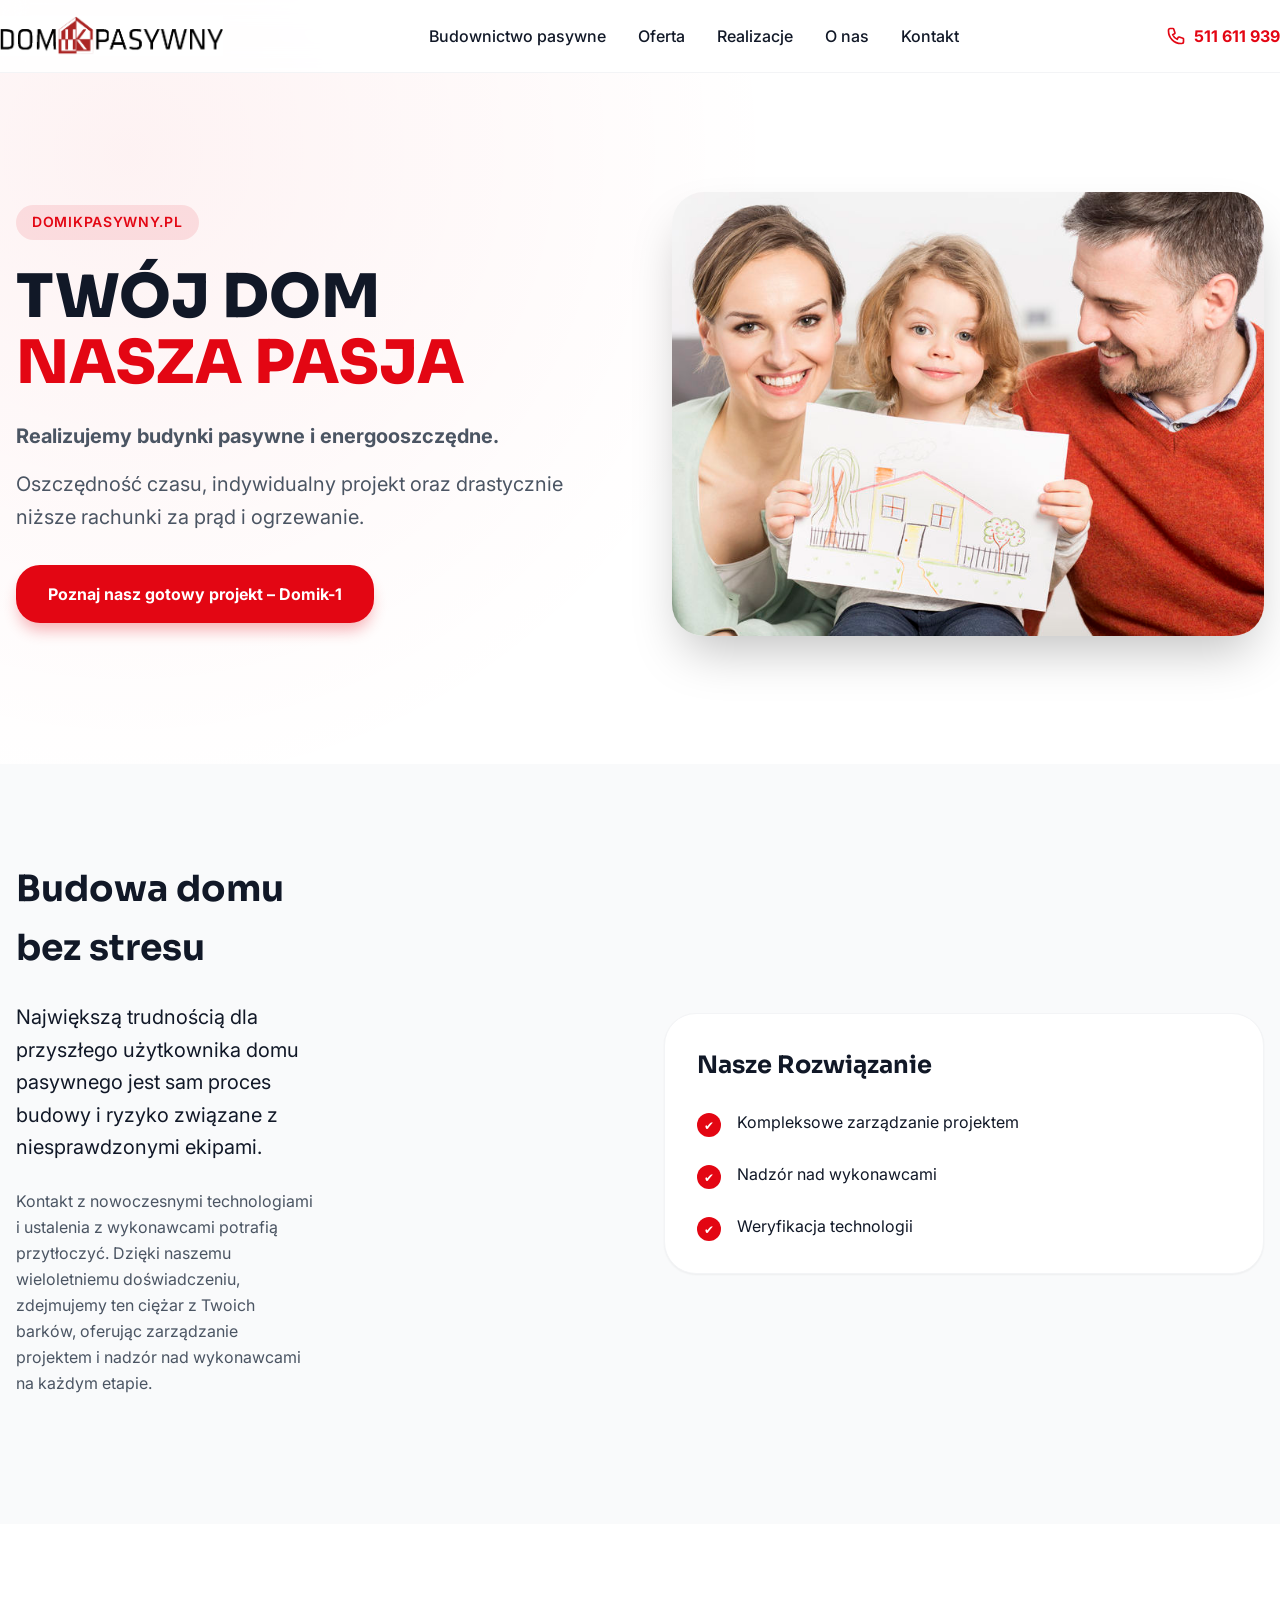
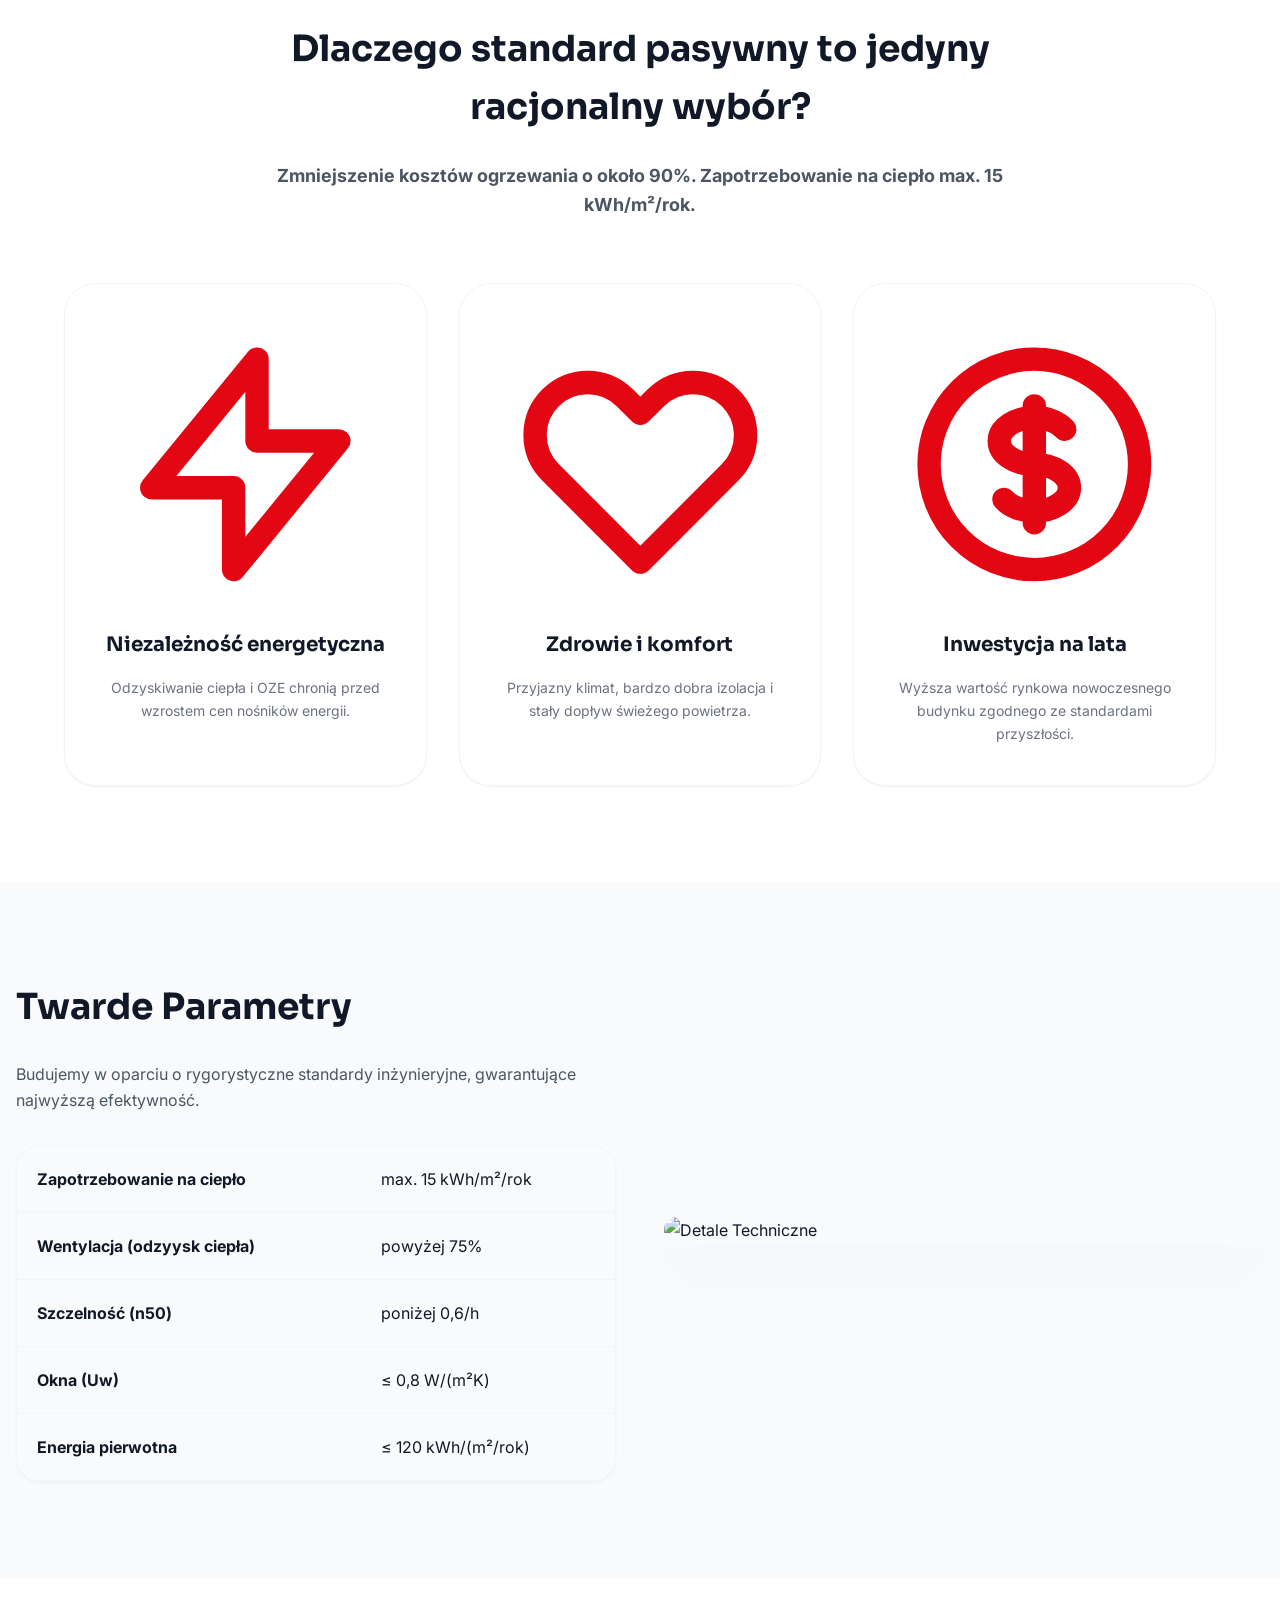
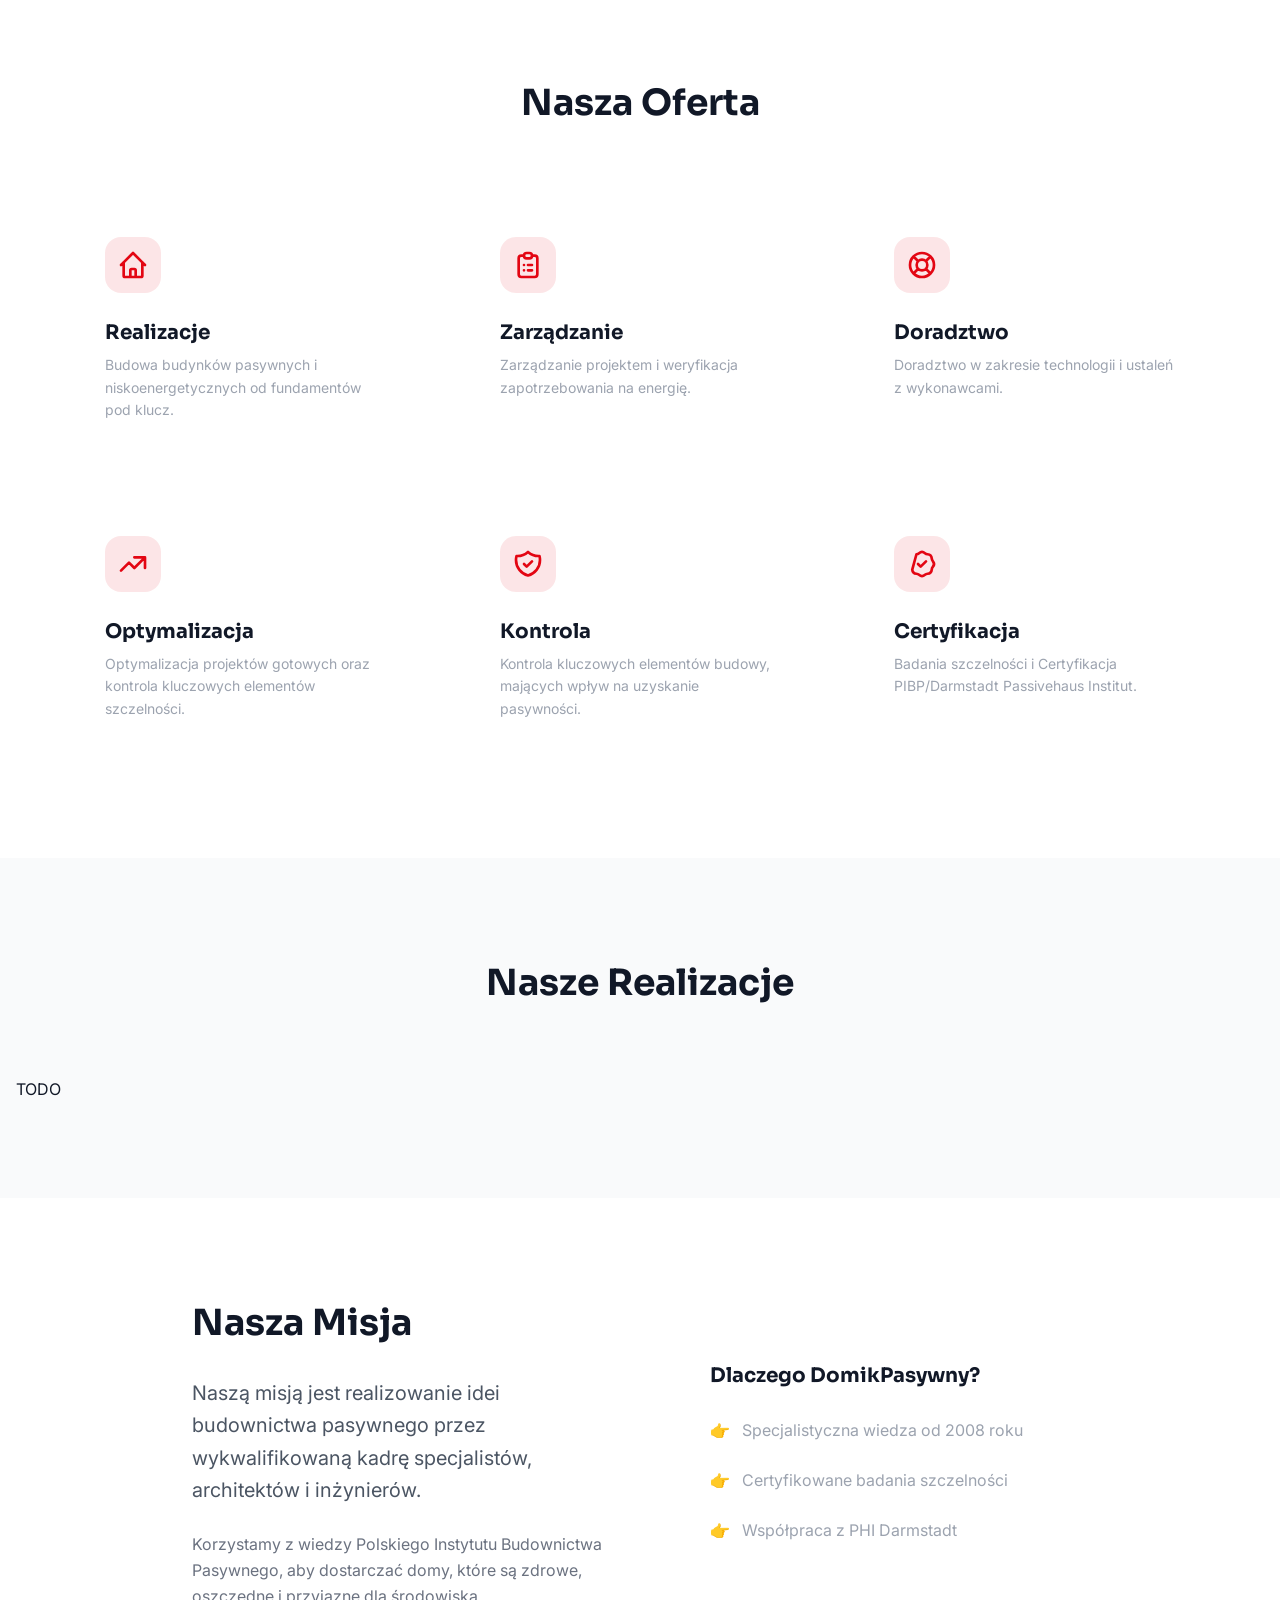
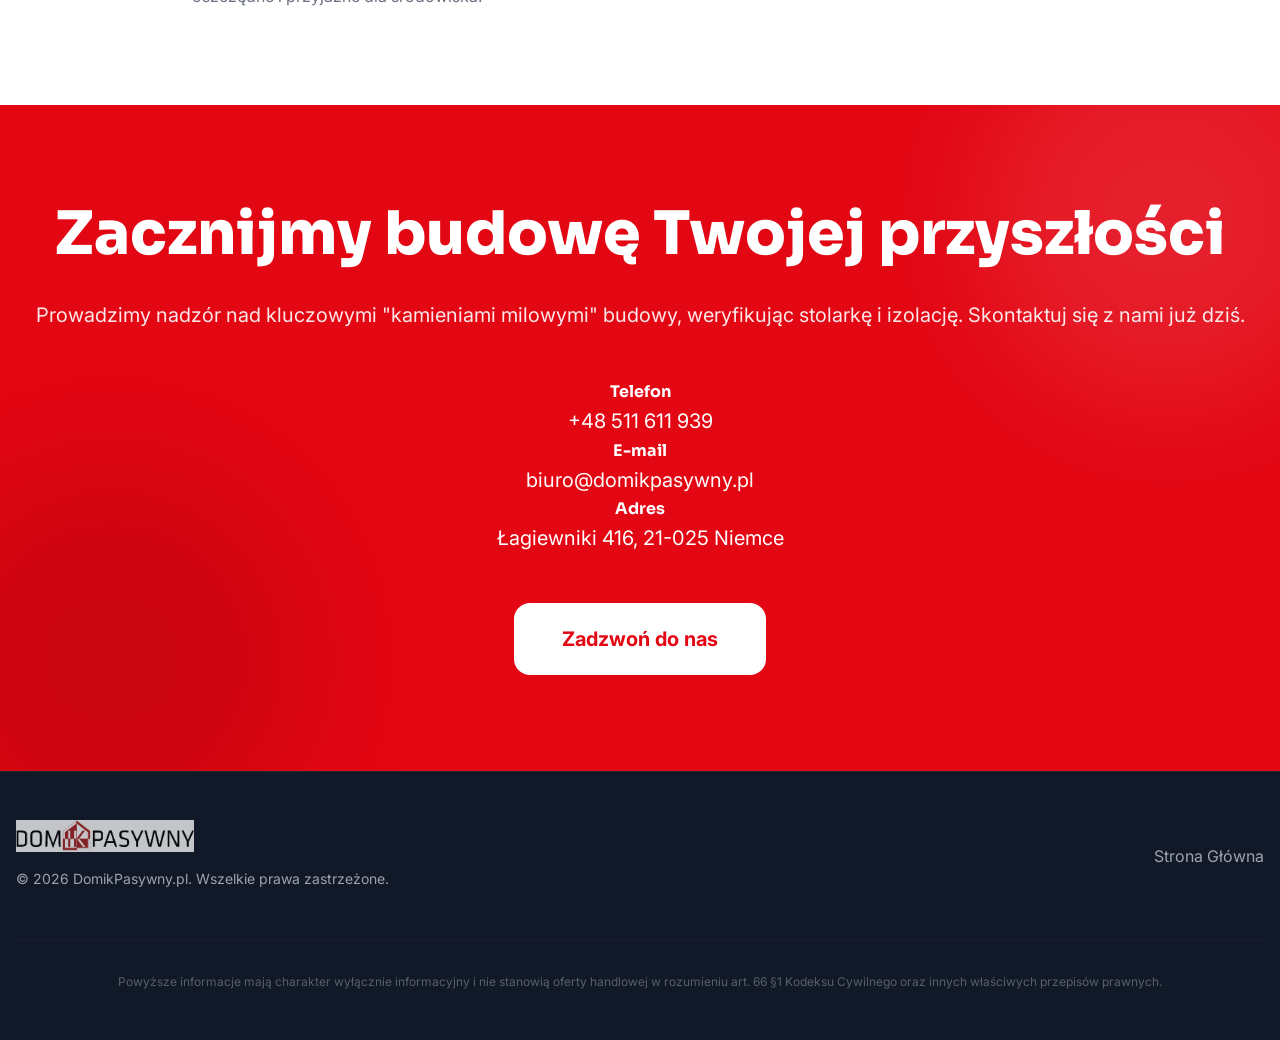
==== index.html @ d785b8a2 "domikpasywny.pl" ====
<!DOCTYPE html>
<html lang="pl" class="scroll-smooth">
<head>
    <meta charset="UTF-8">
    <meta name="viewport" content="width=device-width, initial-scale=1.0">
    <title>DomikPasywny.pl – Budownictwo Pasywne i Energooszczędne</title>
    <link rel="stylesheet" href="style.css">
    <link rel="preconnect" href="https://fonts.googleapis.com">
    <link rel="preconnect" href="https://fonts.gstatic.com" crossorigin>
    <link href="https://fonts.googleapis.com/css2?family=Sora:wght@400;600;700;800&family=Inter:wght@300;400;500;600&display=swap" rel="stylesheet">
</head>
<body class="bg-white text-brand-dark font-sans leading-relaxed">

    <!-- Header -->
    <header class="header">
        <nav class="container nav">
            <a href="#" class="nav-logo">
                <img src="assets/6 - logo.png" alt="DomikPasywny Logo">
            </a>
            
            <!-- Desktop Nav -->
            <div class="nav-links">
                <a href="#edukacja" class="nav-link">Budownictwo pasywne</a>
                <a href="#oferta" class="nav-link">Oferta</a>
                <a href="#realizacje" class="nav-link">Realizacje</a>
                <a href="#o-nas" class="nav-link">O nas</a>
                <a href="#kontakt" class="nav-link">Kontakt</a>
            </div>

            <div class="nav-actions">
                <a href="tel:+48511611939" class="nav-phone">
                    <svg xmlns="http://www.w3.org/2000/svg" class="w-5 h-5" fill="none" viewBox="0 0 24 24" stroke="currentColor">
                        <path stroke-linecap="round" stroke-linejoin="round" stroke-width="2" d="M3 5a2 2 0 012-2h3.28a1 1 0 01.948.684l1.498 4.493a1 1 0 01-.502 1.21l-2.257 1.13a11.042 11.042 0 005.516 5.516l1.13-2.257a1 1 0 011.21-.502l4.493 1.498a1 1 0 01.684.949V19a2 2 0 01-2 2h-1C9.716 21 3 14.284 3 6V5z" />
                    </svg>
                    <span>511 611 939</span>
                </a>
                <button class="menu-toggle" id="menu-toggle">
                    <svg xmlns="http://www.w3.org/2000/svg" class="w-6 h-6" fill="none" viewBox="0 0 24 24" stroke="currentColor">
                        <path stroke-linecap="round" stroke-linejoin="round" stroke-width="2" d="M4 6h16M4 12h16M4 18h16" />
                    </svg>
                </button>
            </div>
        </nav>
        
        <!-- Mobile Nav -->
        <div id="mobile-menu" class="mobile-menu">
            <a href="#oferta">Oferta</a>
            <a href="#realizacje">Realizacje</a>
            <a href="#o-nas">O nas</a>
            <a href="#kontakt">Kontakt</a>
            <a href="tel:+48511611939" class="nav-phone-mobile">+48 511 611 939</a>
        </div>
    </header>

    <!-- Hero Section -->
    <section class="hero-section">
        <div class="container relative z-10">
            <div class="hero-content">
                <div class="hero-text">
                    <span class="badge">DomikPasywny.pl</span>
                    <h1 class="hero-title">
                        TWÓJ DOM <span class="text-brand-red">NASZA PASJA</span>
                    </h1>
                    <p class="hero-description text-2xl font-bold mb-4">
                        Realizujemy budynki pasywne i energooszczędne.
                    </p>
                    <p class="hero-description">
                        Oszczędność czasu, indywidualny projekt oraz drastycznie niższe rachunki za prąd i ogrzewanie.
                    </p>
                    <div class="flex flex-col sm:flex-row gap-4">
                        <a href="domik-1/index.html" class="btn-primary">
                            <span>Poznaj nasz gotowy projekt – Domik-1</span>
                        </a>
                    </div>
                </div>
                
                <div class="hero-image-wrapper">
                    <img src="assets/domik_rodzina.jpg" alt="" class="hero-image" onclick="openModal(this.src, this.alt)">
                </div>
            </div>
        </div>
    </section>

    <!-- Section: Problem & Solution -->
    <section class="section-padding bg-brand-light">
        <div class="container">
            <div class="info-grid">
                <div class="hero-text">
                    <h2 class="section-title">Budowa domu bez stresu</h2>
                    <p class="text-xl mb-6">
                        Największą trudnością dla przyszłego użytkownika domu pasywnego jest sam proces budowy i ryzyko związane z niesprawdzonymi ekipami.
                    </p>
                    <p class="text-gray-600 mb-8">
                        Kontakt z nowoczesnymi technologiami i ustalenia z wykonawcami potrafią przytłoczyć. Dzięki naszemu wieloletniemu doświadczeniu, zdejmujemy ten ciężar z Twoich barków, oferując zarządzanie projektem i nadzór nad wykonawcami na każdym etapie.
                    </p>
                </div>
                <div class="card">
                    <h3 class="text-2xl font-bold mb-6">Nasze Rozwiązanie</h3>
                    <ul class="feature-list">
                        <li class="check-item">
                            <div class="check-icon">✔</div>
                            <span>Kompleksowe zarządzanie projektem</span>
                        </li>
                        <li class="check-item">
                            <div class="check-icon">✔</div>
                            <span>Nadzór nad wykonawcami</span>
                        </li>
                        <li class="check-item">
                            <div class="check-icon">✔</div>
                            <span>Weryfikacja technologii</span>
                        </li>
                    </ul>
                </div>
            </div>
        </div>
    </section>

    <!-- Section: Dlaczego standard pasywny? -->
    <section id="edukacja" class="section-padding">
        <div class="container">
            <div class="section-header">
                <h2 class="section-title">Dlaczego standard pasywny to jedyny racjonalny wybór?</h2>
                <p class="section-description text-2xl font-bold mb-4">
                    Zmniejszenie kosztów ogrzewania o około 90%. Zapotrzebowanie na ciepło max. 15 kWh/m²/rok.
                </p>
            </div>

            <div class="process-grid">
                <div class="process-step text-center">
                    <div class="mb-6 text-brand-red flex justify-center">
                        <svg class="w-16 h-16" fill="none" stroke="currentColor" viewBox="0 0 24 24"><path stroke-linecap="round" stroke-linejoin="round" stroke-width="2" d="M13 10V3L4 14h7v7l9-11h-7z"></path></svg>
                    </div>
                    <h3 class="font-bold text-xl mb-4">Niezależność energetyczna</h3>
                    <p class="text-gray-500 text-sm">Odzyskiwanie ciepła i OZE chronią przed wzrostem cen nośników energii.</p>
                </div>
                <div class="process-step text-center">
                    <div class="mb-6 text-brand-red flex justify-center">
                        <svg class="w-16 h-16" fill="none" stroke="currentColor" viewBox="0 0 24 24"><path stroke-linecap="round" stroke-linejoin="round" stroke-width="2" d="M4.318 6.318a4.5 4.5 0 000 6.364L12 20.364l7.682-7.682a4.5 4.5 0 00-6.364-6.364L12 7.636l-1.318-1.318a4.5 4.5 0 00-6.364 0z"></path></svg>
                    </div>
                    <h3 class="font-bold text-xl mb-4">Zdrowie i komfort</h3>
                    <p class="text-gray-500 text-sm">Przyjazny klimat, bardzo dobra izolacja i stały dopływ świeżego powietrza.</p>
                </div>
                <div class="process-step text-center">
                    <div class="mb-6 text-brand-red flex justify-center">
                        <svg class="w-16 h-16" fill="none" stroke="currentColor" viewBox="0 0 24 24"><path stroke-linecap="round" stroke-linejoin="round" stroke-width="2" d="M12 8c-1.657 0-3 .895-3 2s1.343 2 3 2 3 .895 3 2-1.343 2-3 2m0-8c1.11 0 2.08.402 2.599 1M12 8V7m0 1v8m0 0v1m0-1c-1.11 0-2.08-.402-2.599-1M21 12a9 9 0 11-18 0 9 9 0 0118 0z"></path></svg>
                    </div>
                    <h3 class="font-bold text-xl mb-4">Inwestycja na lata</h3>
                    <p class="text-gray-500 text-sm">Wyższa wartość rynkowa nowoczesnego budynku zgodnego ze standardami przyszłości.</p>
                </div>
            </div>
        </div>
    </section>

    <!-- Section: Parametry Techniczne -->
    <section class="section-padding bg-brand-light">
        <div class="container">
            <div class="info-grid">
                <div>
                    <h2 class="section-title">Twarde Parametry</h2>
                    <p class="text-gray-600 mb-8">Budujemy w oparciu o rygorystyczne standardy inżynieryjne, gwarantujące najwyższą efektywność.</p>
                    <div class="table-wrapper">
                        <table class="data-table">
                            <tr>
                                <th>Zapotrzebowanie na ciepło</th>
                                <td>max. 15 kWh/m²/rok</td>
                            </tr>
                            <tr>
                                <th>Wentylacja (odzyysk ciepła)</th>
                                <td>powyżej 75%</td>
                            </tr>
                            <tr>
                                <th>Szczelność (n50)</th>
                                <td>poniżej 0,6/h</td>
                            </tr>
                            <tr>
                                <th>Okna (Uw)</th>
                                <td>≤ 0,8 W/(m²K)</td>
                            </tr>
                            <tr>
                                <th>Energia pierwotna</th>
                                <td>≤ 120 kWh/(m²/rok)</td>
                            </tr>
                        </table>
                    </div>
                </div>
                <div class="relative">
                    <img src="assets/passive_param.png" alt="Detale Techniczne" class="rounded-4xl shadow-2xl" onclick="openModal(this.src, this.alt)">
                </div>
            </div>
        </div>
    </section>


    
    <!-- Section: Nasza Oferta -->
    <section id="oferta" class="section-padding bg-brand-dark text-white">
        <div class="container">
            <h2 class="section-title text-center mb-16">Nasza Oferta</h2>
            <div class="process-grid">
                <div class="benefit-card">
                    <div class="benefit-icon-inner">
                        <svg class="w-8 h-8" fill="none" stroke="currentColor" viewBox="0 0 24 24"><path stroke-linecap="round" stroke-linejoin="round" stroke-width="2" d="M3 12l2-2m0 0l7-7 7 7M5 10v10a1 1 0 001 1h3m10-11l2 2m-2-2v10a1 1 0 01-1 1h-3m-6 0a1 1 0 001-1v-4a1 1 0 011-1h2a1 1 0 011 1v4a1 1 0 001 1m-6 0h6"></path></svg>
                    </div>
                    <h3 class="benefit-item-title">Realizacje</h3>
                    <p class="text-gray-400 text-sm">Budowa budynków pasywnych i niskoenergetycznych od fundamentów pod klucz.</p>
                </div>
                <div class="benefit-card">
                    <div class="benefit-icon-inner">
                        <svg class="w-8 h-8" fill="none" stroke="currentColor" viewBox="0 0 24 24"><path stroke-linecap="round" stroke-linejoin="round" stroke-width="2" d="M9 5H7a2 2 0 00-2 2v12a2 2 0 002 2h10a2 2 0 002-2V7a2 2 0 00-2-2h-2M9 5a2 2 0 002 2h2a2 2 0 002-2M9 5a2 2 0 012-2h2a2 2 0 012 2m-3 7h3m-3 4h3m-6-4h.01M9 16h.01"></path></svg>
                    </div>
                    <h3 class="benefit-item-title">Zarządzanie</h3>
                    <p class="text-gray-400 text-sm">Zarządzanie projektem i weryfikacja zapotrzebowania na energię.</p>
                </div>
                <div class="benefit-card">
                    <div class="benefit-icon-inner">
                        <svg class="w-8 h-8" fill="none" stroke="currentColor" viewBox="0 0 24 24"><path stroke-linecap="round" stroke-linejoin="round" stroke-width="2" d="M18.364 5.636l-3.536 3.536m0 5.656l3.536 3.536M9.172 9.172L5.636 5.636m3.536 9.192l-3.536 3.536M21 12a9 9 0 11-18 0 9 9 0 0118 0zm-5 0a4 4 0 11-8 0 4 4 0 018 0z"></path></svg>
                    </div>
                    <h3 class="benefit-item-title">Doradztwo</h3>
                    <p class="text-gray-400 text-sm">Doradztwo w zakresie technologii i ustaleń z wykonawcami.</p>
                </div>
                <div class="benefit-card">
                    <div class="benefit-icon-inner">
                        <svg class="w-8 h-8" fill="none" stroke="currentColor" viewBox="0 0 24 24"><path stroke-linecap="round" stroke-linejoin="round" stroke-width="2" d="M13 7h8m0 0v8m0-8l-8 8-4-4-6 6"></path></svg>
                    </div>
                    <h3 class="benefit-item-title">Optymalizacja</h3>
                    <p class="text-gray-400 text-sm">Optymalizacja projektów gotowych oraz kontrola kluczowych elementów szczelności.</p>
                </div>
                <div class="benefit-card">
                    <div class="benefit-icon-inner">
                        <svg class="w-8 h-8" fill="none" stroke="currentColor" viewBox="0 0 24 24"><path stroke-linecap="round" stroke-linejoin="round" stroke-width="2" d="M9 12l2 2 4-4m5.618-4.016A11.955 11.955 0 0112 2.944a11.955 11.955 0 01-8.618 3.04A12.02 12.02 0 003 9c0 5.591 3.824 10.29 9 11.622 5.176-1.332 9-6.03 9-11.622 0-1.042-.133-2.052-.382-3.016z"></path></svg>
                    </div>
                    <h3 class="benefit-item-title">Kontrola</h3>
                    <p class="text-gray-400 text-sm">Kontrola kluczowych elementów budowy, mających wpływ na uzyskanie pasywności.</p>
                </div>
                <div class="benefit-card">
                    <div class="benefit-icon-inner">
                        <svg class="w-8 h-8" fill="none" stroke="currentColor" viewBox="0 0 24 24"><path stroke-linecap="round" stroke-linejoin="round" stroke-width="2" d="M9 12l2 2 4-4M7.835 4.697a3.42 3.42 0 001.946-.806 3.42 3.42 0 014.438 0 3.42 3.42 0 001.946.806 3.42 3.42 0 013.138 3.138 3.42 3.42 0 00.806 1.946 3.42 3.42 0 010 4.438 3.42 3.42 0 00-.806 1.946 3.42 3.42 0 01-3.138 3.138 3.42 3.42 0 00-1.946.806 3.42 3.42 0 01-4.438 0 3.42 3.42 0 00-1.946-.806 3.42 3.42 0 01-3.138-3.138z"></path></svg>
                    </div>
                    <h3 class="benefit-item-title">Certyfikacja</h3>
                    <p class="text-gray-400 text-sm">Badania szczelności i Certyfikacja PIBP/Darmstadt Passivehaus Institut.</p>
                </div>
            </div>
        </div>
    </section>
        </div>
    </section>
        </div>
    </section>


    <!-- Section: Realizacje -->
    <section id="realizacje" class="section-padding bg-brand-light">
        <div class="container">
            <h2 class="section-title text-center mb-16">Nasze Realizacje</h2>
            TODO
        </div>
    </section>

    <!-- Section: O Nas -->
    <section id="o-nas" class="section-padding bg-brand-dark">
        <div class="container">
            <div class="why-us-content">
                <div class="why-us-text">
                    <h2 class="section-title">Nasza Misja</h2>
                    <p class="text-xl text-gray-600 mb-6">
                        Naszą misją jest realizowanie idei budownictwa pasywnego przez wykwalifikowaną kadrę specjalistów, architektów i inżynierów.
                    </p>
                    <p class="text-gray-500">
                        Korzystamy z wiedzy Polskiego Instytutu Budownictwa Pasywnego, aby dostarczać domy, które są zdrowe, oszczędne i przyjazne dla środowiska.
                    </p>
                </div>
                <div class="why-us-card bg-brand-dark text-white">
                    <h3 class="text-xl font-bold mb-6">Dlaczego DomikPasywny?</h3>
                    <ul class="benefit-list text-gray-400">
                        <li class="flex items-center gap-3">
                            <span class="text-brand-red">👉</span> Specjalistyczna wiedza od 2008 roku
                        </li>
                        <li class="flex items-center gap-3">
                            <span class="text-brand-red">👉</span> Certyfikowane badania szczelności
                        </li>
                        <li class="flex items-center gap-3">
                            <span class="text-brand-red">👉</span> Współpraca z PHI Darmstadt
                        </li>
                    </ul>
                </div>
            </div>
        </div>
    </section>

    <!-- Section: Kontakt -->
    <section id="kontakt" class="final-cta">
        <div class="container final-cta-content">
            <h2 class="mb-4">Zacznijmy budowę Twojej przyszłości</h2>
            <p class="text-xl mb-12 opacity-90 max-w-2xl mx-auto">
                Prowadzimy nadzór nad kluczowymi "kamieniami milowymi" budowy, weryfikując stolarkę i izolację. Skontaktuj się z nami już dziś.
            </p>
            
            <div class="grid grid-cols-1 md:grid-cols-3 gap-8 text-left mb-12 max-w-4xl mx-auto">
                <div>
                    <h4 class="font-bold mb-2">Telefon</h4>
                    <a href="tel:+48511611939" class="text-xl hover:underline">+48 511 611 939</a>
                </div>
                <div>
                    <h4 class="font-bold mb-2">E-mail</h4>
                    <a href="mailto:biuro@domikpasywny.pl" class="text-xl hover:underline">biuro@domikpasywny.pl</a>
                </div>
                <div>
                    <h4 class="font-bold mb-2">Adres</h4>
                    <p class="text-xl">Łagiewniki 416, 21-025 Niemce</p>
                </div>
            </div>

            <div class="flex flex-col sm:flex-row items-center justify-center gap-6">
                <a href="tel:+48511611939" class="btn-white">
                    Zadzwoń do nas
                </a>
            </div>
        </div>
        <div class="decoration-circle decoration-circle-1"></div>
        <div class="decoration-circle decoration-circle-2"></div>
    </section>

    <!-- Footer -->
    <footer class="footer">
        <div class="container">
            <div class="footer-content">
                <div>
                    <img src="assets/6 - logo.png" alt="Logo" class="footer-logo">
                    <p class="text-sm">© 2026 DomikPasywny.pl. Wszelkie prawa zastrzeżone.</p>
                </div>
                <div class="flex gap-8">
                    <a href="#" class="nav-link">Strona Główna</a>
                </div>
            </div>
            <div class="footer-legal">
                <p>Powyższe informacje mają charakter wyłącznie informacyjny i nie stanowią oferty handlowej w rozumieniu art. 66 §1 Kodeksu Cywilnego oraz innych właściwych przepisów prawnych.</p>
            </div>
        </div>
    </footer>

    <!-- Image Modal -->
    <div id="imageModal" class="modal">
        <div class="modal-content">
            <img id="modalImage" src="" alt="" class="modal-image">
            <button onclick="closeModal()" class="modal-close">&times;</button>
        </div>
    </div>

    <script src="script.js"></script>
</body>
</html>
---- style.css ----
/* style.css */

/* Variables */
:root {
    --brand-red: #E30613;
    --brand-red-dark: #C20510;
    --brand-dark: #111827;
    --brand-light: #F9FAFB;
    --white: #ffffff;
    --gray-50: #F9FAFB;
    --gray-100: #F3F4F6;
    --gray-200: #E5E7EB;
    --gray-300: #D1D5DB;
    --gray-400: #9CA3AF;
    --gray-500: #6B7280;
    --gray-600: #4B5563;
    --gray-700: #374151;
    --gray-800: #1F2937;
    --gray-900: #111827;
    --green-100: #DCFCE7;
    --green-500: #22C55E;
    --green-600: #16A34A;
    --green-800: #166534;
    --green-900: #14532D;
    --red-50: #FEF2F2;
    --red-100: #FEE2E2;
    --red-500: #EF4444;
    --red-900: #7F1D1D;
    
    --font-sans: 'Inter', sans-serif;
    --font-heading: 'Sora', sans-serif;
    
    --radius-2xl: 1rem;
    --radius-3xl: 1.5rem;
    --radius-4xl: 2rem;
    
    --container-max-width: 1280px;
}

/* Reset & Base */
*, *::before, *::after {
    box-sizing: border-box;
    margin: 0;
    padding: 0;
}

html {
    scroll-behavior: smooth;
}

body {
    background-color: var(--white);
    color: var(--brand-dark);
    font-family: var(--font-sans);
    line-height: 1.625;
}

h1, h2, h3, h4, h5, h6 {
    font-family: var(--font-heading);
}

img {
    max-width: 100%;
    display: block;
}

a {
    color: inherit;
    text-decoration: none;
}

button {
    cursor: pointer;
    border: none;
    background: none;
    font-family: inherit;
}

/* Layout */
.container {
    max-width: var(--container-max-width);
    margin: 0 auto;
    padding: 0 1rem;
}

/* Typography Utility */
.text-brand-red { color: var(--brand-red); }
.text-gray-400 { color: var(--gray-400); }
.text-gray-500 { color: var(--gray-500); }
.text-gray-600 { color: var(--gray-600); }
.text-gray-700 { color: var(--gray-700); }
.font-bold { font-weight: 700; }
.font-medium { font-weight: 500; }
.font-semibold { font-weight: 600; }
.font-extrabold { font-weight: 800; }
.uppercase { text-transform: uppercase; }
.tracking-wider { letter-spacing: 0.05em; }
.tracking-widest { letter-spacing: 0.1em; }
.tracking-tighter { letter-spacing: -0.05em; }
.leading-tight { line-height: 1.25; }
.text-sm { font-size: 0.875rem; }
.text-lg { font-size: 1.125rem; }
.text-xl { font-size: 1.25rem; }
.text-2xl { font-size: 1.5rem; }
.text-3xl { font-size: 1.875rem; }
.text-4xl { font-size: 2.25rem; }

@media (min-width: 1024px) {
    .text-6xl { font-size: 3.75rem; }
}

/* Header */
.header {
    position: fixed;
    top: 0;
    left: 0;
    right: 0;
    z-index: 50;
    background-color: rgba(255, 255, 255, 0.9);
    backdrop-filter: blur(12px);
    border-bottom: 1px solid var(--gray-100);
}

.nav {
    display: flex;
    align-items: center;
    justify-content: space-between;
    padding: 1rem 0;
}

.nav-logo img {
    height: 2.5rem;
    width: auto;
}

.nav-links {
    display: none;
    align-items: center;
    gap: 2rem;
    font-weight: 500;
}

@media (min-width: 768px) {
    .nav-links {
        display: flex;
    }
}

.nav-link {
    transition: color 0.2s;
}

.nav-link:hover {
    color: var(--brand-red);
}

.nav-actions {
    display: flex;
    align-items: center;
    gap: 1rem;
}

.nav-phone {
    display: none;
    align-items: center;
    gap: 0.5rem;
    font-weight: 700;
    color: var(--brand-red);
}

@media (min-width: 640px) {
    .nav-phone {
        display: flex;
    }
}

.menu-toggle {
    display: block;
    padding: 0.5rem;
}

@media (min-width: 768px) {
    .menu-toggle {
        display: none;
    }
}

.mobile-menu {
    display: none;
    background-color: var(--white);
    border-bottom: 1px solid var(--gray-100);
    padding: 1.5rem 1rem;
}

.mobile-menu.active {
    display: block;
}

@media (min-width: 768px) {
    .mobile-menu.active {
        display: none;
    }
}

.mobile-menu a {
    display: block;
    font-size: 1.125rem;
    font-weight: 500;
    margin-bottom: 1rem;
}

.mobile-menu .nav-phone-mobile {
    font-weight: 700;
    color: var(--brand-red);
}

/* Hero Section */
.hero-section {
    position: relative;
    padding-top: 8rem;
    padding-bottom: 5rem;
    overflow: hidden;
    background: radial-gradient(circle at 10% 20%, rgba(227, 6, 19, 0.05) 0%, rgba(255, 255, 255, 0) 50%);
}

@media (min-width: 1024px) {
    .hero-section {
        padding-top: 12rem;
        padding-bottom: 8rem;
    }
}

.hero-content {
    display: flex;
    flex-direction: column;
    gap: 4rem;
}

@media (min-width: 1024px) {
    .hero-content {
        flex-direction: row;
        align-items: center;
    }
}

.hero-text {
    width: 100%;
}

@media (min-width: 1024px) {
    .hero-text {
        width: 50%;
    }
}

.badge {
    display: inline-block;
    padding: 0.375rem 1rem;
    margin-bottom: 1.5rem;
    border-radius: 9999px;
    background-color: rgba(227, 6, 19, 0.1);
    color: var(--brand-red);
    font-weight: 600;
    font-size: 0.875rem;
    text-transform: uppercase;
    letter-spacing: 0.05em;
}

.hero-title {
    font-family: var(--font-heading);
    font-size: 2.25rem;
    font-weight: 800;
    margin-bottom: 1.5rem;
    line-height: 1.1;
}

@media (min-width: 1024px) {
    .hero-title {
        font-size: 3.75rem;
    }
}

.hero-description {
    font-size: 1.25rem;
    color: var(--gray-600);
    margin-bottom: 2rem;
    max-width: 36rem;
}

.hero-features {
    display: grid;
    gap: 1rem;
    margin-bottom: 2.5rem;
    color: var(--gray-700);
}

@media (min-width: 640px) {
    .hero-features {
        grid-template-columns: repeat(2, 1fr);
    }
}

.feature-item {
    display: flex;
    align-items: center;
    gap: 0.75rem;
}

.feature-icon {
    flex-shrink: 0;
    width: 1.5rem;
    height: 1.5rem;
    border-radius: 9999px;
    background-color: var(--green-100);
    display: flex;
    align-items: center;
    justify-content: center;
}

.btn-primary {
    display: inline-flex;
    align-items: center;
    justify-content: center;
    gap: 0.75rem;
    padding: 1rem 2rem;
    background-color: var(--brand-red);
    color: var(--white);
    font-weight: 700;
    border-radius: 1.5rem;
    transition: all 0.3s;
    box-shadow: 0 10px 15px -3px rgba(227, 6, 19, 0.3);
}

.btn-primary:hover {
    background-color: var(--brand-red-dark);
    transform: translateY(-4px);
}

.hero-image-wrapper {
    width: 100%;
    position: relative;
}

@media (min-width: 1024px) {
    .hero-image-wrapper {
        width: 50%;
    }
}

.hero-image {
    border-radius: var(--radius-4xl);
    box-shadow: 0 25px 50px -12px rgba(0, 0, 0, 0.25);
    width: 100%;
    aspect-ratio: 4/3;
    object-fit: cover;
    z-index: 10;
    position: relative;
    cursor: pointer;
}

.hero-stats {
    position: absolute;
    bottom: -1.5rem;
    left: -1.5rem;
    background-color: var(--white);
    padding: 1.5rem;
    border-radius: 1.5rem;
    box-shadow: 0 20px 25px -5px rgba(0, 0, 0, 0.1);
    z-index: 20;
    display: none;
}

@media (min-width: 640px) {
    .hero-stats {
        display: block;
    }
}

.hero-stats .stat-value {
    font-size: 1.875rem;
    font-weight: 700;
    color: var(--brand-red);
    margin-bottom: 0.25rem;
}

.hero-stats .stat-label {
    color: var(--gray-500);
    font-weight: 500;
    text-transform: uppercase;
    letter-spacing: -0.05em;
    font-size: 0.75rem;
}

/* Sections */
.section-padding {
    padding: 6rem 0;
}

.bg-brand-light {
    background-color: var(--brand-light);
}

.section-header {
    max-width: 48rem;
    margin: 0 auto 4rem;
    text-align: center;
}

.section-title {
    font-size: 1.875rem;
    font-weight: 700;
    margin-bottom: 1.5rem;
}

@media (min-width: 1024px) {
    .section-title {
        font-size: 2.25rem;
    }
}

.section-description {
    font-size: 1.125rem;
    color: var(--gray-600);
}

/* Info Grid */
.info-grid {
    display: grid;
    gap: 3rem;
    align-items: center;
}

@media (min-width: 1024px) {
    .info-grid {
        grid-template-columns: repeat(2, 1fr);
    }
}

.rounded-4xl { border-radius: var(--radius-4xl); }
.shadow-lg { box-shadow: 0 10px 15px -3px rgba(0, 0, 0, 0.1); }
.shadow-2xl { box-shadow: 0 25px 50px -12px rgba(0, 0, 0, 0.25); }

.feature-list {
    display: flex;
    flex-direction: column;
    gap: 1.5rem;
}

.check-item {
    display: flex;
    gap: 1rem;
}

.check-icon {
    width: 1.5rem;
    height: 1.5rem;
    border-radius: 9999px;
    background-color: var(--brand-red);
    color: var(--white);
    display: flex;
    align-items: center;
    justify-content: center;
    flex-shrink: 0;
    margin-top: 0.25rem;
    font-size: 0.75rem;
}

.card {
    background-color: var(--white);
    padding: 2rem;
    border-radius: var(--radius-4xl);
    border: 1px solid var(--gray-100);
    box-shadow: 0 1px 2px 0 rgba(0, 0, 0, 0.05);
}

.stats-grid {
    display: grid;
    grid-template-columns: repeat(2, 1fr);
    gap: 1.5rem;
}

/* Comparison Section */
.comparison-grid {
    display: grid;
    gap: 2rem;
    max-width: 64rem;
    margin: 0 auto;
}

@media (min-width: 768px) {
    .comparison-grid {
        grid-template-columns: repeat(2, 1fr);
    }
}

.comp-card {
    padding: 2.5rem;
    border-radius: var(--radius-4xl);
    border-width: 1px;
    border-style: solid;
}

.comp-card-yes {
    background-color: #f0fdf4; /* green-50 */
    border-color: #dcfce7; /* green-100 */
}

.comp-card-no {
    background-color: #fef2f2; /* red-50 */
    border-color: #fee2e2; /* red-100 */
}

.comp-icon {
    width: 3.5rem;
    height: 3.5rem;
    border-radius: 1rem;
    display: flex;
    align-items: center;
    justify-content: center;
    margin-bottom: 2rem;
    box-shadow: 0 10px 15px -3px rgba(0,0,0,0.1);
}

.bg-green-500 { background-color: var(--green-500); }
.bg-red-500 { background-color: var(--red-500); }

.comp-title {
    font-size: 1.5rem;
    font-weight: 700;
    margin-bottom: 1.5rem;
    text-transform: uppercase;
}

.text-green-900 { color: var(--green-900); }
.text-red-900 { color: var(--red-900); }

.comp-list {
    display: flex;
    flex-direction: column;
    gap: 1rem;
}

.comp-list-item {
    display: flex;
    align-items: flex-start;
    gap: 0.75rem;
}

.text-green-600 { color: var(--green-600); }
.text-red-600 { color: var(--red-600); }
.text-green-800 { color: var(--green-800); }
.text-red-800 { color: var(--red-800); }

/* Benefits Section */
.benefits-section {
    background-color: var(--brand-dark);
    color: var(--white);
    border-top-left-radius: var(--radius-4xl);
    border-top-right-radius: var(--radius-4xl);
}

@media (min-width: 1024px) {
    .benefits-section {
        border-top-left-radius: 4rem;
        border-top-right-radius: 4rem;
    }
}

.benefits-mobile-grid {
    display: grid;
    gap: 2rem;
}

@media (min-width: 768px) {
    .benefits-mobile-grid {
        display: none;
    }
}

.benefit-card {
    background-color: rgba(255, 255, 255, 0.03);
    padding: 2.5rem;
    border-radius: var(--radius-3xl);
    border: 1px solid rgba(255, 255, 255, 0.15);
    transition: all 0.3s ease;
    height: 100%;
}

.benefit-card:hover {
    background-color: rgba(255, 255, 255, 0.08);
    border-color: var(--brand-red);
    transform: translateY(-5px);
}

.benefit-icon-inner {
    width: 3.5rem;
    height: 3.5rem;
    background-color: rgba(227, 6, 19, 0.1);
    color: var(--brand-red);
    padding: 0.75rem;
    border-radius: 1rem;
    display: flex;
    align-items: center;
    justify-content: center;
    margin-bottom: 1.5rem;
    transition: all 0.3s ease;
}

.benefit-card:hover .benefit-icon-inner {
    background-color: var(--brand-red);
    color: var(--white);
}

.benefit-tag {
    color: var(--brand-red);
    font-weight: 700;
    font-size: 1.125rem;
    margin-bottom: 1.5rem;
    text-transform: uppercase;
    letter-spacing: 0.1em;
}

.benefit-list {
    display: flex;
    flex-direction: column;
    gap: 1.5rem;
}

.benefit-item-title {
    font-weight: 700;
    font-size: 1.25rem;
    margin-bottom: 0.25rem;
}

/* Carousel */
.carousel-container {
    display: none;
    position: relative;
}

@media (min-width: 768px) {
    .carousel-container {
        display: block;
    }
}

.carousel {
    overflow: hidden;
    border-radius: var(--radius-4xl);
    padding: 0 4rem;
}

.carousel-inner {
    display: flex;
    gap: 1rem;
    transition: transform 0.3s ease-in-out;
}

.carousel-slide {
    flex-shrink: 0;
    width: calc(100% / 3 - 0.66rem);
    min-height: 400px;
}

.carousel-btn {
    position: absolute;
    top: 50%;
    transform: translateY(-50%);
    background-color: var(--brand-red);
    color: var(--white);
    padding: 0.75rem;
    border-radius: 9999px;
    transition: background-color 0.2s;
    z-index: 10;
}

.carousel-btn:hover {
    background-color: var(--brand-red-dark);
}

.carousel-btn.prev { left: 0; }
.carousel-btn.next { right: 0; }

/* Process Section */
.process-grid {
    display: grid;
    gap: 2rem;
    max-width: 72rem;
    margin: 0 auto;
}

@media (min-width: 768px) {
    .process-grid {
        grid-template-columns: repeat(2, 1fr);
    }
}

@media (min-width: 1024px) {
    .process-grid {
        grid-template-columns: repeat(3, 1fr);
    }
}

.process-step {
    position: relative;
    background-color: var(--white);
    padding: 2.5rem;
    border-radius: var(--radius-4xl);
    border: 1px solid var(--gray-100);
    box-shadow: 0 1px 2px 0 rgba(0, 0, 0, 0.05);
}

.step-number {
    position: absolute;
    top: -1rem;
    left: -1rem;
    width: 3rem;
    height: 3rem;
    background-color: var(--brand-red);
    color: var(--white);
    display: flex;
    align-items: center;
    justify-content: center;
    border-radius: 1rem;
    font-weight: 700;
    font-size: 1.25rem;
    box-shadow: 0 10px 15px -3px rgba(227, 6, 19, 0.2);
}

/* Table */
.table-wrapper {
    overflow: hidden;
    border: 1px solid var(--gray-100);
    border-radius: 1.5rem;
    box-shadow: 0 1px 2px 0 rgba(0, 0, 0, 0.05);
}

.data-table {
    width: 100%;
    text-align: left;
    border-collapse: collapse;
}

.data-table tr {
    border-bottom: 1px solid var(--gray-100);
}

.data-table tr:nth-child(odd) {
    background-color: var(--gray-50);
}

.data-table th, .data-table td {
    padding: 1.25rem;
}

.data-table th {
    font-weight: 700;
}

/* Gallery Grid */
.gallery-grid {
    display: grid;
    grid-template-columns: repeat(2, 1fr);
    gap: 1rem;
}

.gallery-item {
    border-radius: 1.5rem;
    box-shadow: 0 4px 6px -1px rgba(0, 0, 0, 0.1);
    width: 100%;
    height: 12rem;
    object-fit: cover;
    cursor: pointer;
}

.gallery-item-large {
    grid-column: span 2;
    height: 16rem;
}

/* Why Us Section */
.why-us-content {
    max-width: 56rem;
    margin: 0 auto;
    display: flex;
    flex-direction: column;
    gap: 4rem;
}

@media (min-width: 1024px) {
    .why-us-content {
        flex-direction: row;
        align-items: center;
    }
}

.why-us-text, .why-us-card {
    width: 100%;
}

@media (min-width: 1024px) {
    .why-us-text, .why-us-card {
        width: 50%;
    }
}

.why-us-card {
    background-color: rgba(255, 255, 255, 0.05);
    padding: 2.5rem;
    border-radius: var(--radius-4xl);
    border: 1px solid rgba(255, 255, 255, 0.1);
}

/* FAQ */
.faq-container {
    max-width: 56rem;
    margin: 0 auto;
}

.faq-item {
    background-color: var(--gray-50);
    border-radius: 1rem;
    border: 1px solid var(--gray-100);
    overflow: hidden;
    margin-bottom: 1rem;
}

.faq-item summary {
    display: flex;
    align-items: center;
    justify-content: space-between;
    padding: 1.5rem;
    cursor: pointer;
    list-style: none;
    font-weight: 700;
    font-size: 1.125rem;
}

.faq-item summary::-webkit-details-marker {
    display: none;
}

.faq-item summary svg {
    width: 1.5rem;
    height: 1.5rem;
    transition: transform 0.2s;
}

.faq-item[open] summary svg {
    transform: rotate(180deg);
}

.faq-answer {
    padding: 0 1.5rem 1.5rem;
    color: var(--gray-600);
}

/* Final CTA */
.final-cta {
    background-color: var(--brand-red);
    color: var(--white);
    padding: 6rem 0;
    text-align: center;
    position: relative;
    overflow: hidden;
}

.final-cta-content {
    position: relative;
    z-index: 10;
}

.final-cta h2 {
    font-size: 2.25rem;
    font-weight: 800;
    margin-bottom: 2rem;
    line-height: 1.1;
}

@media (min-width: 1024px) {
    .final-cta h2 {
        font-size: 3.75rem;
    }
}

.btn-white {
    display: inline-flex;
    align-items: center;
    gap: 0.75rem;
    background-color: var(--white);
    color: var(--brand-red);
    padding: 1.25rem 3rem;
    border-radius: 1rem;
    font-weight: 700;
    font-size: 1.25rem;
    transition: transform 0.2s;
}

.btn-white:hover {
    transform: scale(1.05);
}

.decoration-circle {
    position: absolute;
    width: 24rem;
    height: 24rem;
    background-color: rgba(255, 255, 255, 0.1);
    border-radius: 9999px;
    filter: blur(64px);
}

.decoration-circle-1 { top: -5rem; right: -5rem; }
.decoration-circle-2 { bottom: -5rem; left: -5rem; background-color: rgba(0, 0, 0, 0.1); }

/* Footer */
.footer {
    background-color: var(--gray-900);
    color: var(--gray-400);
    padding: 3rem 0;
    border-top: 1px solid rgba(255, 255, 255, 0.05);
}

.footer-content {
    display: flex;
    flex-direction: column;
    align-items: center;
    justify-content: space-between;
    gap: 2rem;
}

@media (min-width: 768px) {
    .footer-content {
        flex-direction: row;
        text-align: left;
    }
}

.footer-logo {
    height: 2rem;
    opacity: 0.75;
    margin-bottom: 1rem;
}

.footer-legal {
    margin-top: 3rem;
    padding-top: 2rem;
    border-top: 1px solid rgba(255, 255, 255, 0.05);
    text-align: center;
    font-size: 0.75rem;
    opacity: 0.5;
}

/* Modal */
.modal {
    position: fixed;
    inset: 0;
    background-color: rgba(0, 0, 0, 0.75);
    display: flex;
    align-items: center;
    justify-content: center;
    z-index: 50;
    display: none;
}

.modal.active {
    display: flex;
}

.modal-content {
    position: relative;
    max-width: 56rem;
    max-height: 100%;
    padding: 1rem;
}

.modal-image {
    max-width: 100%;
    max-height: 100%;
    object-fit: contain;
}

.modal-close {
    position: absolute;
    top: 0.5rem;
    right: 0.5rem;
    color: var(--white);
    font-size: 2rem;
    font-weight: 700;
}

.modal-close:hover {
    color: var(--gray-300);
}

/* Utilities */
.hidden { display: none; }
.relative { position: relative; }
.z-10 { z-index: 10; }
.z-20 { z-index: 20; }
.flex { display: flex; }
.flex-col { flex-direction: column; }
.items-center { align-items: center; }
.items-start { align-items: flex-start; }
.justify-center { justify-content: center; }
.flex-shrink-0 { flex-shrink: 0; }
.gap-2 { gap: 0.5rem; }
.gap-3 { gap: 0.75rem; }
.gap-4 { gap: 1rem; }
.gap-6 { gap: 1.5rem; }
.mb-1 { margin-bottom: 0.25rem; }
.mb-4 { margin-bottom: 1rem; }
.mb-6 { margin-bottom: 1.5rem; }
.mb-8 { margin-bottom: 2rem; }
.mb-10 { margin-bottom: 2.5rem; }
.mb-12 { margin-bottom: 3rem; }
.mb-16 { margin-bottom: 4rem; }
.mt-4 { margin-top: 1rem; }
.mt-8 { margin-top: 2rem; }
.mt-12 { margin-top: 3rem; }
.mt-20 { margin-top: 5rem; }
.py-4 { padding-top: 1rem; padding-bottom: 1rem; }
.py-5 { padding-top: 1.25rem; padding-bottom: 1.25rem; }
.py-6 { padding-top: 1.5rem; padding-bottom: 1.5rem; }
.py-12 { padding-top: 3rem; padding-bottom: 3rem; }
.px-4 { padding-left: 1rem; padding-right: 1rem; }
.px-8 { padding-left: 2rem; padding-right: 2rem; }
.px-10 { padding-left: 2.5rem; padding-right: 2.5rem; }
.w-4 { width: 1rem; }
.h-4 { height: 1rem; }
.w-5 { width: 1.25rem; }
.h-5 { height: 1.25rem; }
.w-6 { width: 1.5rem; }
.h-6 { height: 1.5rem; }
.w-8 { width: 2rem; }
.h-8 { height: 2rem; }
.w-full { width: 100%; }
.h-full { height: 100%; }
.bg-white { background-color: var(--white); }
.italic { font-style: italic; }
.text-center { text-align: center; }
.opacity-50 { opacity: 0.5; }
.opacity-75 { opacity: 0.75; }
.opacity-90 { opacity: 0.9; }

@media (min-width: 640px) {
    .sm\:flex-row { flex-direction: row; }
}
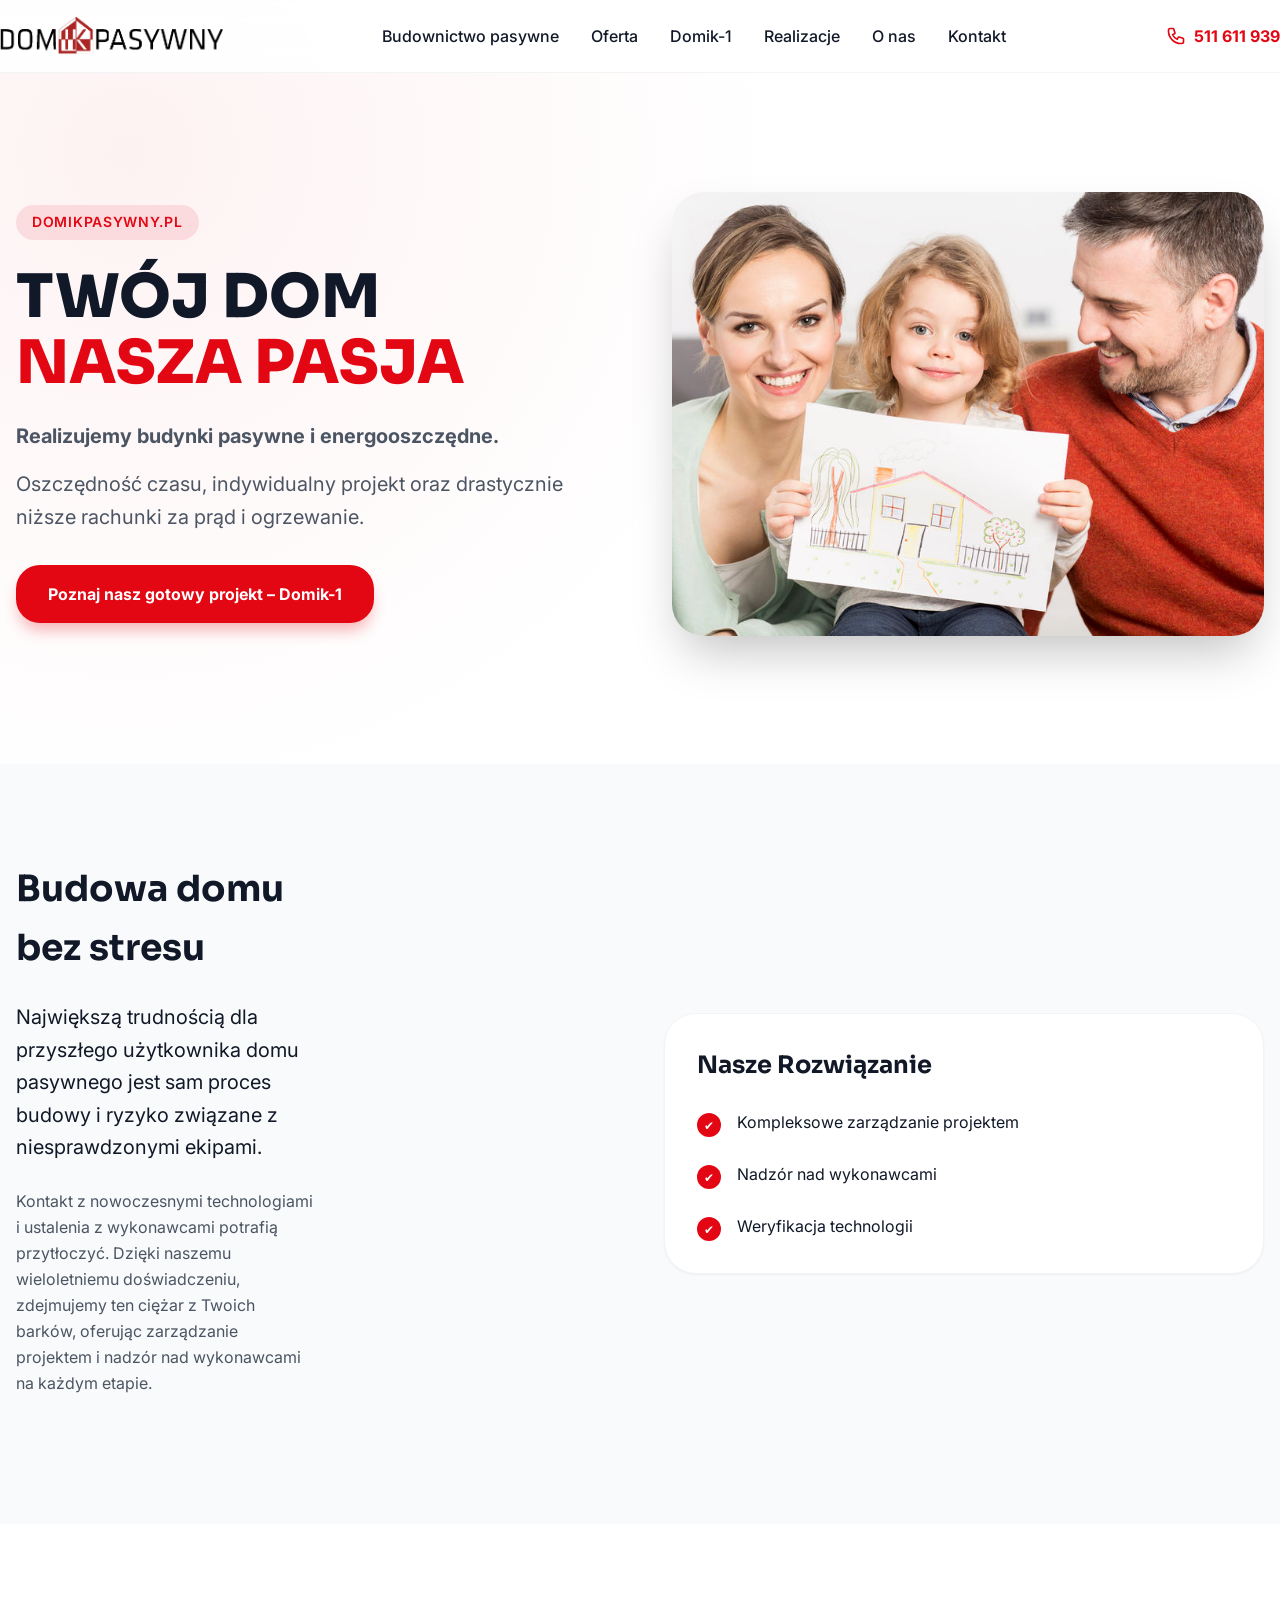
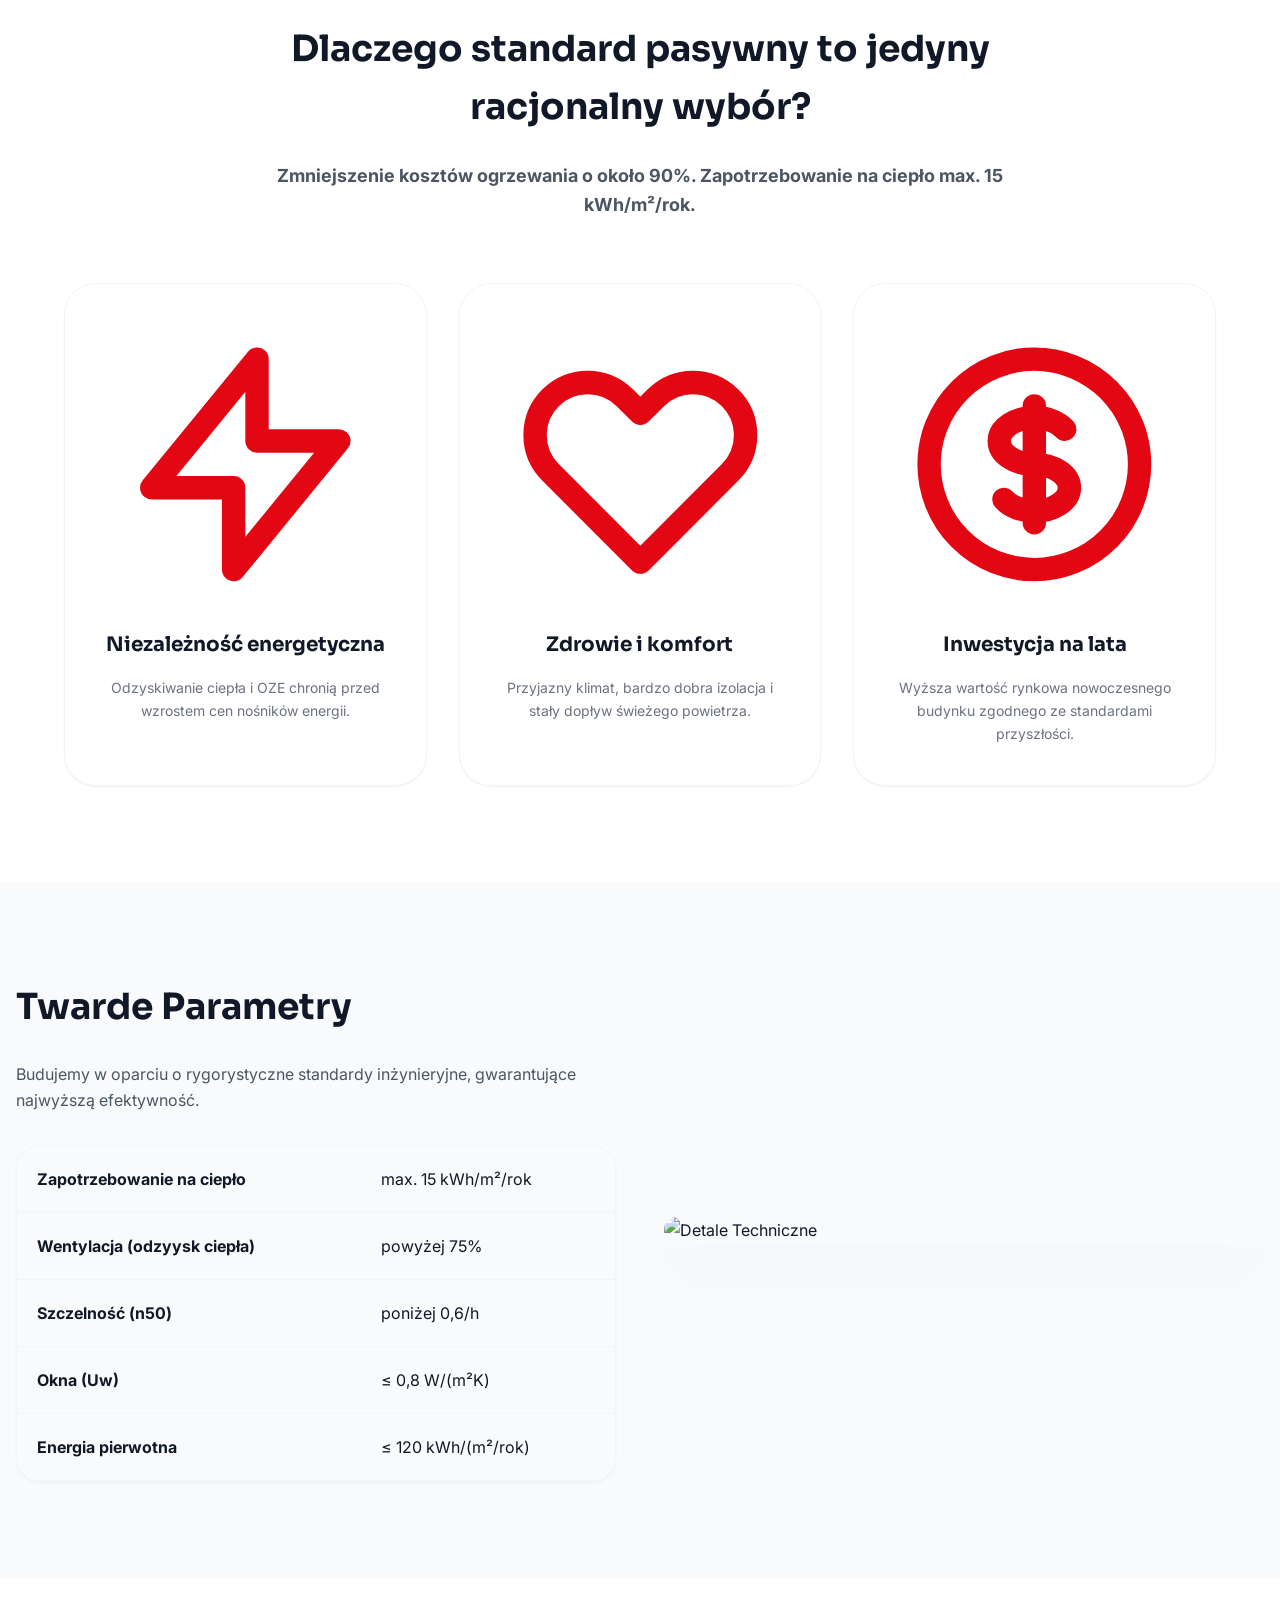
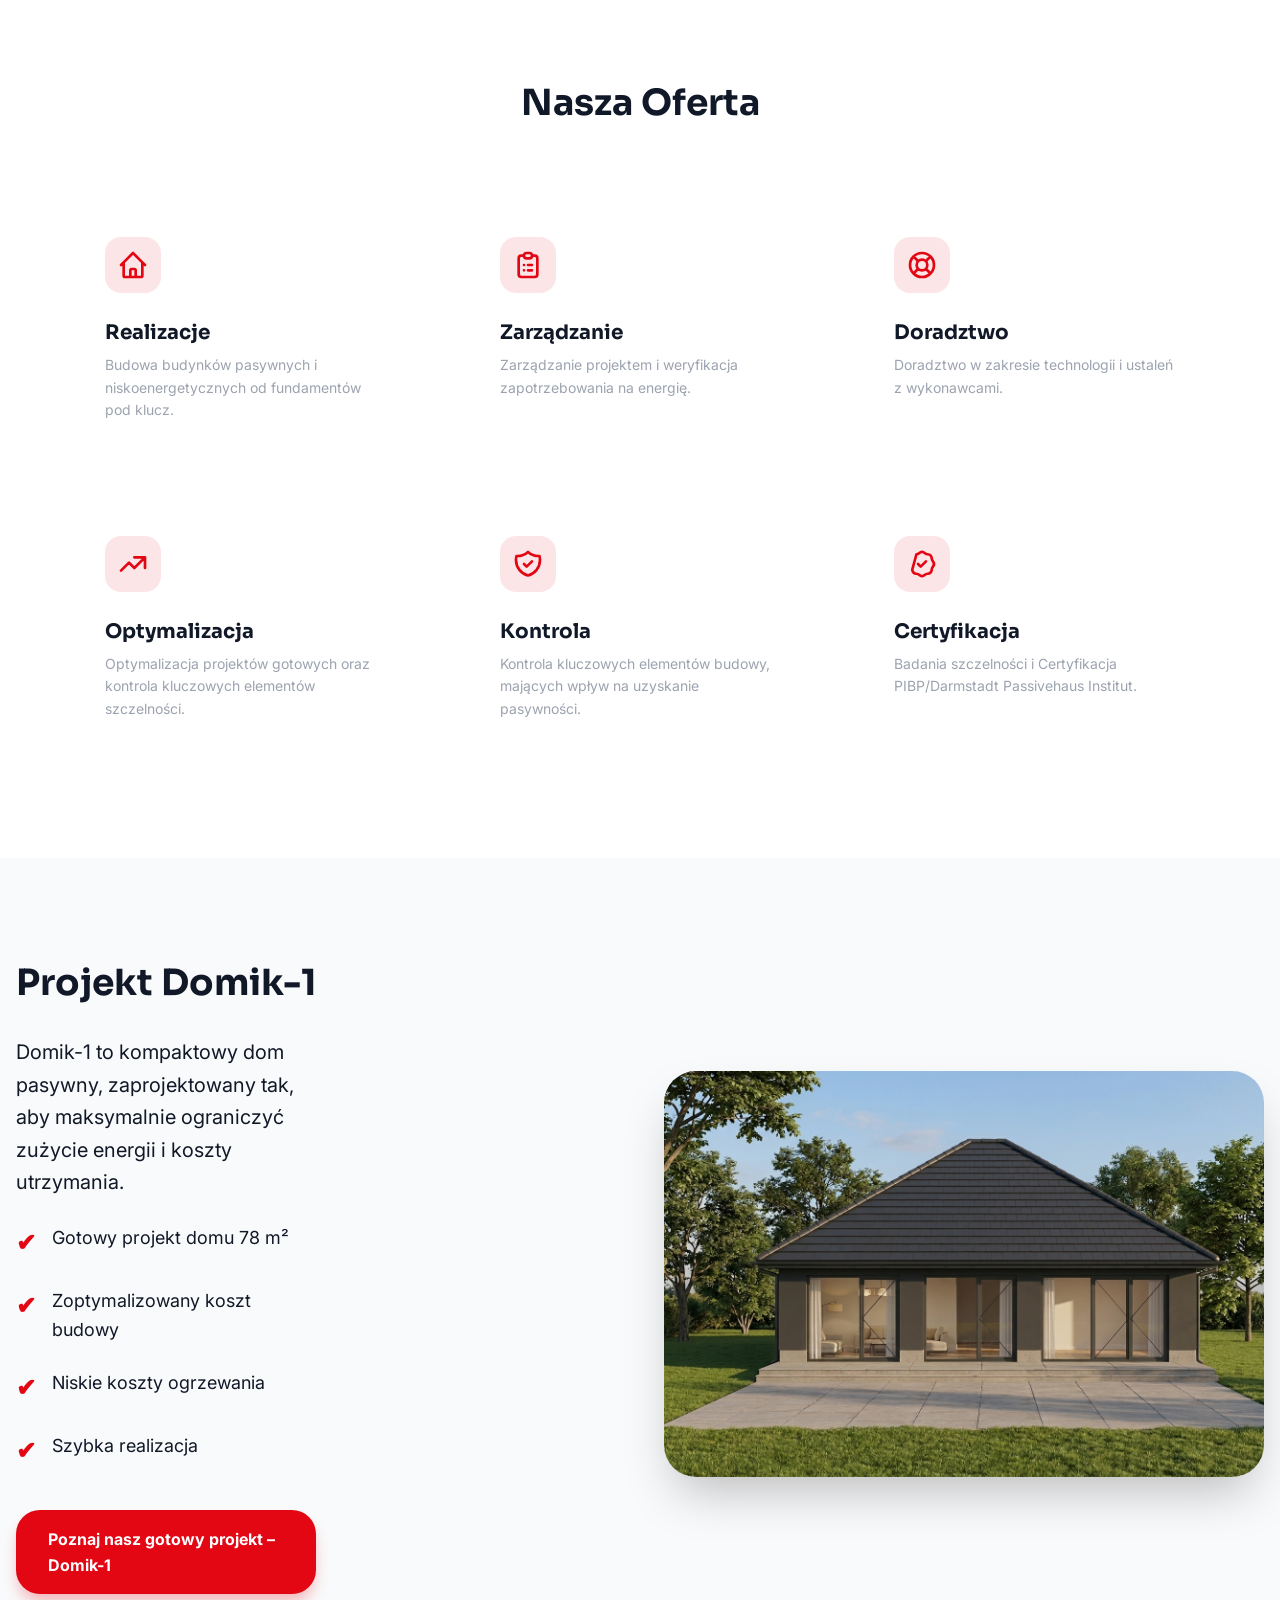
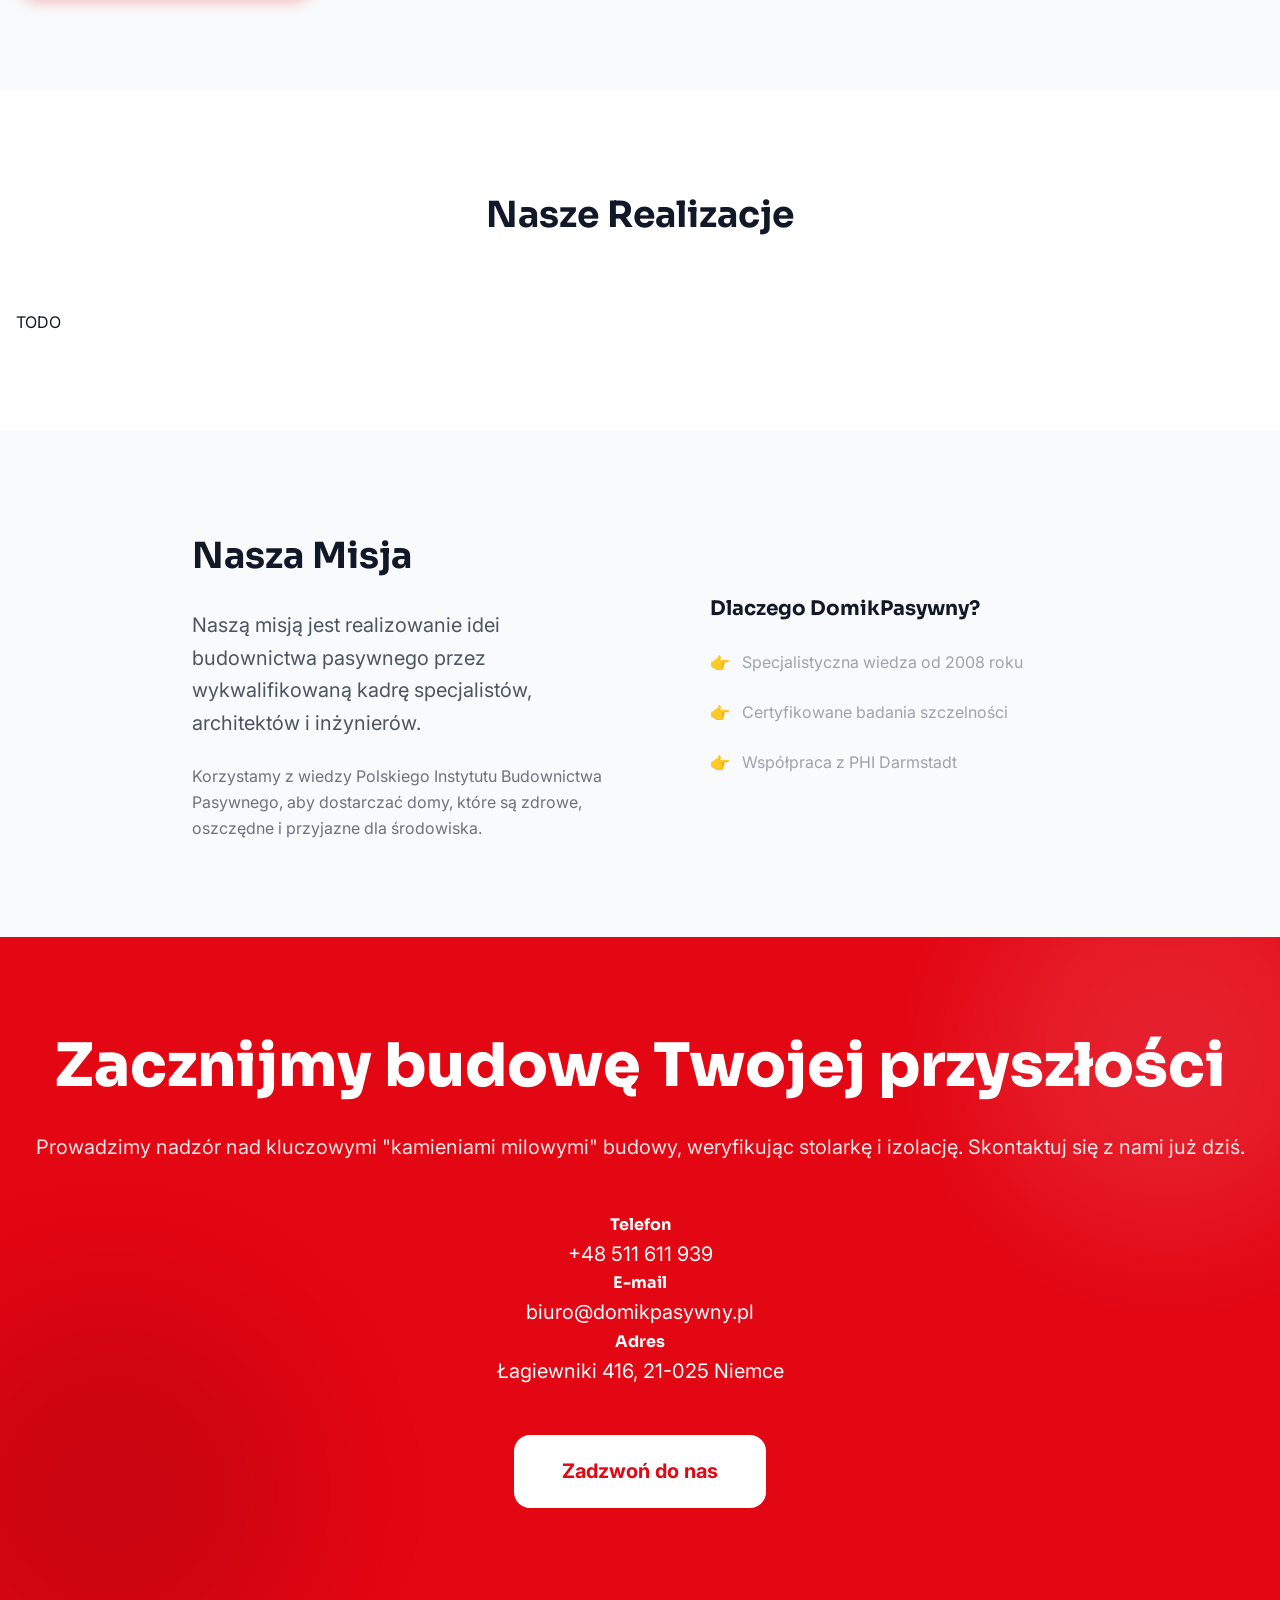
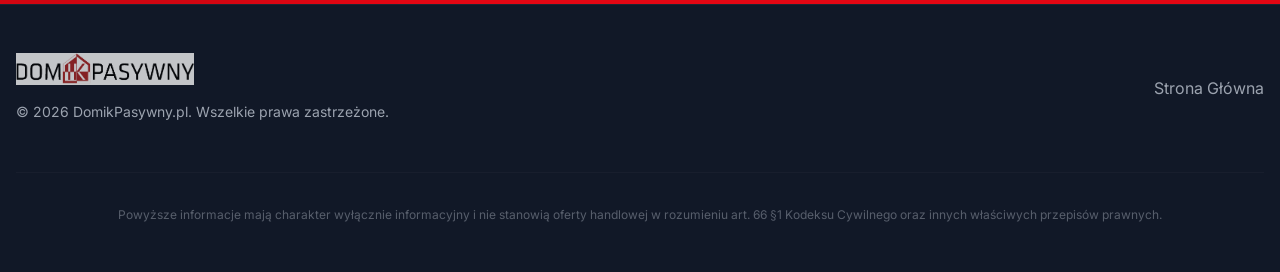
==== commit 7a974556: "dodana sekcje "domik-1" w stronie głównej" ====
--- a/index.html
+++ b/index.html
@@ -22,6 +22,7 @@
             <div class="nav-links">
                 <a href="#edukacja" class="nav-link">Budownictwo pasywne</a>
                 <a href="#oferta" class="nav-link">Oferta</a>
+                <a href="#domik-1" class="nav-link">Domik-1</a>
                 <a href="#realizacje" class="nav-link">Realizacje</a>
                 <a href="#o-nas" class="nav-link">O nas</a>
                 <a href="#kontakt" class="nav-link">Kontakt</a>
@@ -45,6 +46,7 @@
         <!-- Mobile Nav -->
         <div id="mobile-menu" class="mobile-menu">
             <a href="#oferta">Oferta</a>
+            <a href="#domik-1">Domik-1</a>
             <a href="#realizacje">Realizacje</a>
             <a href="#o-nas">O nas</a>
             <a href="#kontakt">Kontakt</a>
@@ -248,8 +250,49 @@
     </section>
 
 
+        <!-- Section: Domik-1 -->
+    <section id="domik-1" class="section-padding bg-brand-light">
+        <div class="container">
+            <div class="info-grid">
+                <div class="hero-text">
+                    <h2 class="section-title">Projekt Domik-1</h2>
+                    <p class="text-xl mb-6">
+                        Domik-1 to kompaktowy dom pasywny, zaprojektowany tak, aby maksymalnie ograniczyć zużycie energii i koszty utrzymania.
+                    </p>
+                    <ul class="feature-list mb-10">
+                        <li class="check-item text-lg">
+                            <span class="text-brand-red text-2xl font-bold">✔</span>
+                            <span>Gotowy projekt domu 78 m²</span>
+                        </li>
+                        <li class="check-item text-lg">
+                            <span class="text-brand-red text-2xl font-bold">✔</span>
+                            <span>Zoptymalizowany koszt budowy</span>
+                        </li>
+                        <li class="check-item text-lg">
+                            <span class="text-brand-red text-2xl font-bold">✔</span>
+                            <span>Niskie koszty ogrzewania</span>
+                        </li>
+                        <li class="check-item text-lg">
+                            <span class="text-brand-red text-2xl font-bold">✔</span>
+                            <span>Szybka realizacja</span>
+                        </li>
+                    </ul>
+                    <div class="flex flex-col sm:flex-row gap-4">
+                        <a href="domik-1/index.html" class="btn-primary">
+                            <span>Poznaj nasz gotowy projekt – Domik-1</span>
+                        </a>
+                    </div>
+                </div>
+                <div class="relative">
+                    <img src="domik-1/assets/ext-south-1.jpg" alt=""" class="rounded-4xl shadow-2xl" onclick="openModal(this.src, this.alt)">
+                </div>
+            </div>
+        </div>
+    </section>
+
+
     <!-- Section: Realizacje -->
-    <section id="realizacje" class="section-padding bg-brand-light">
+    <section id="realizacje" class="section-padding bg-brand-dark">
         <div class="container">
             <h2 class="section-title text-center mb-16">Nasze Realizacje</h2>
             TODO
@@ -257,7 +300,7 @@
     </section>
 
     <!-- Section: O Nas -->
-    <section id="o-nas" class="section-padding bg-brand-dark">
+    <section id="o-nas" class="section-padding bg-brand-light">
         <div class="container">
             <div class="why-us-content">
                 <div class="why-us-text">
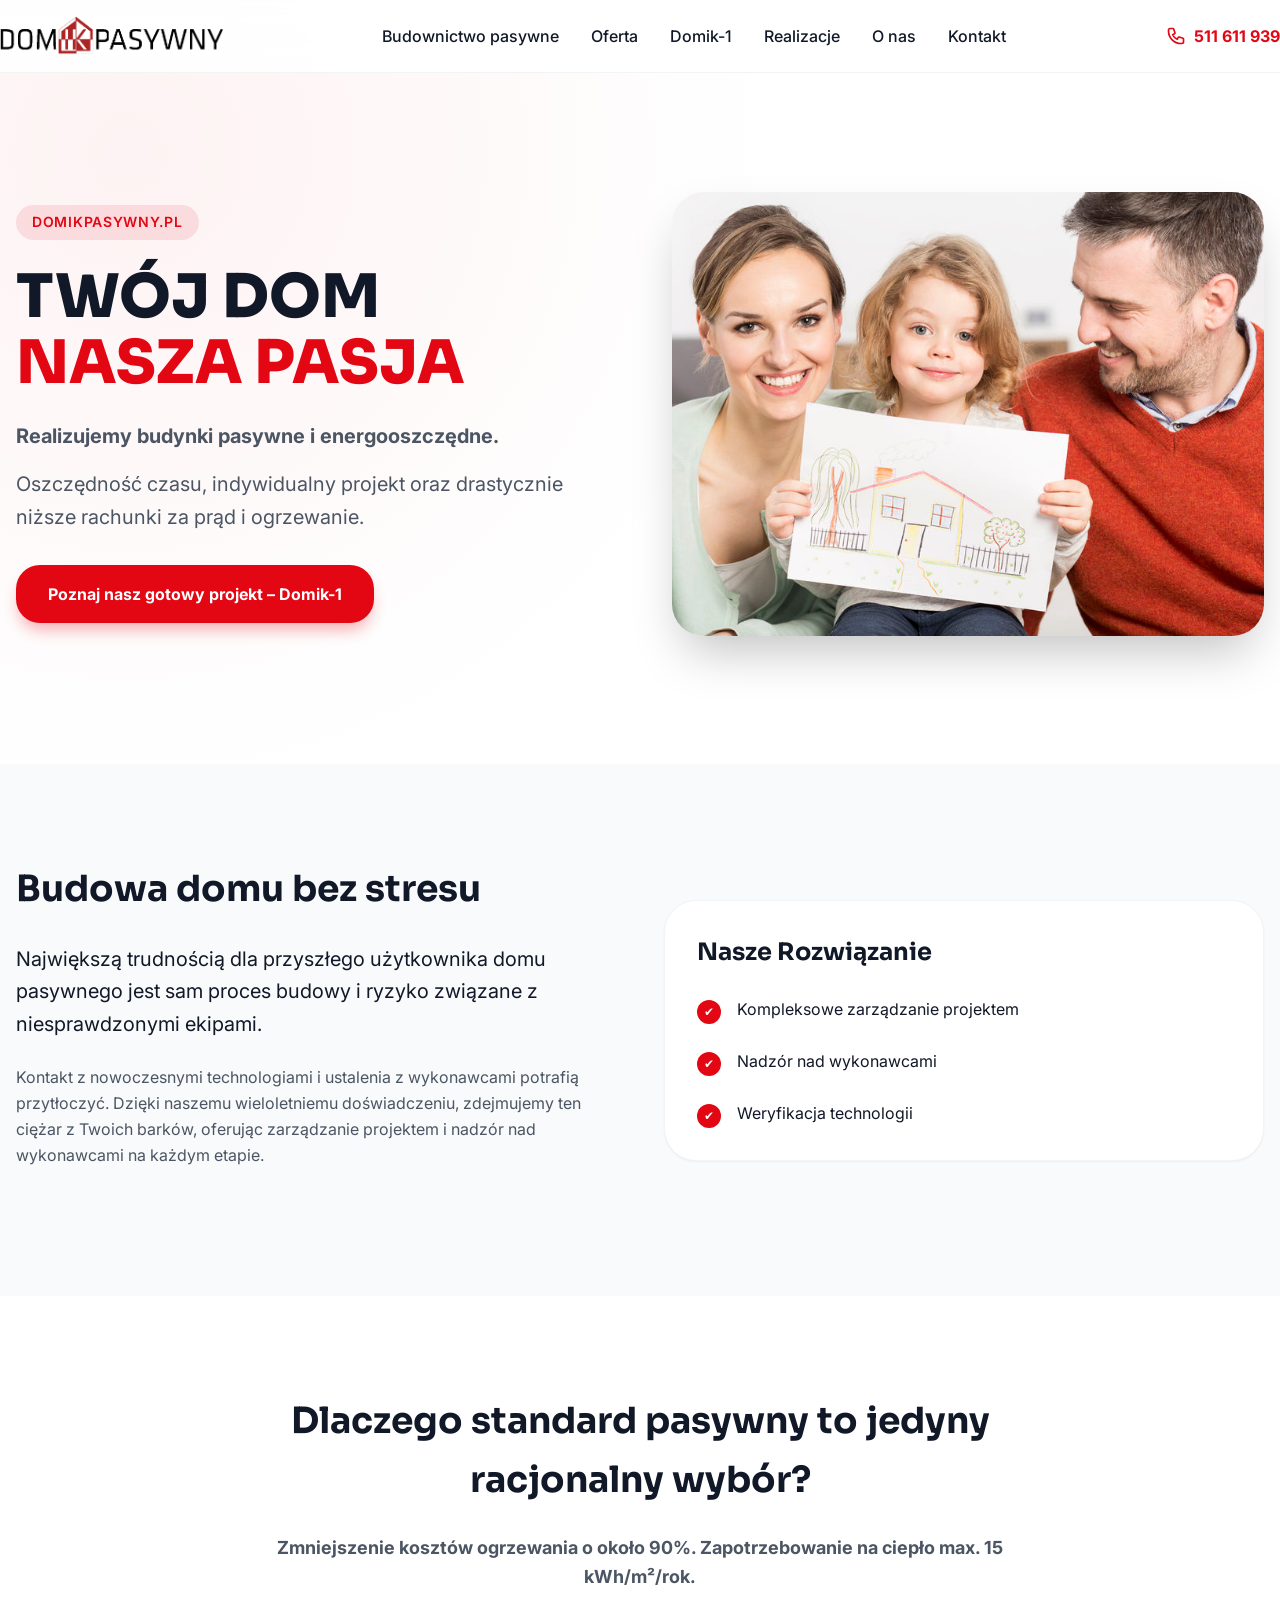
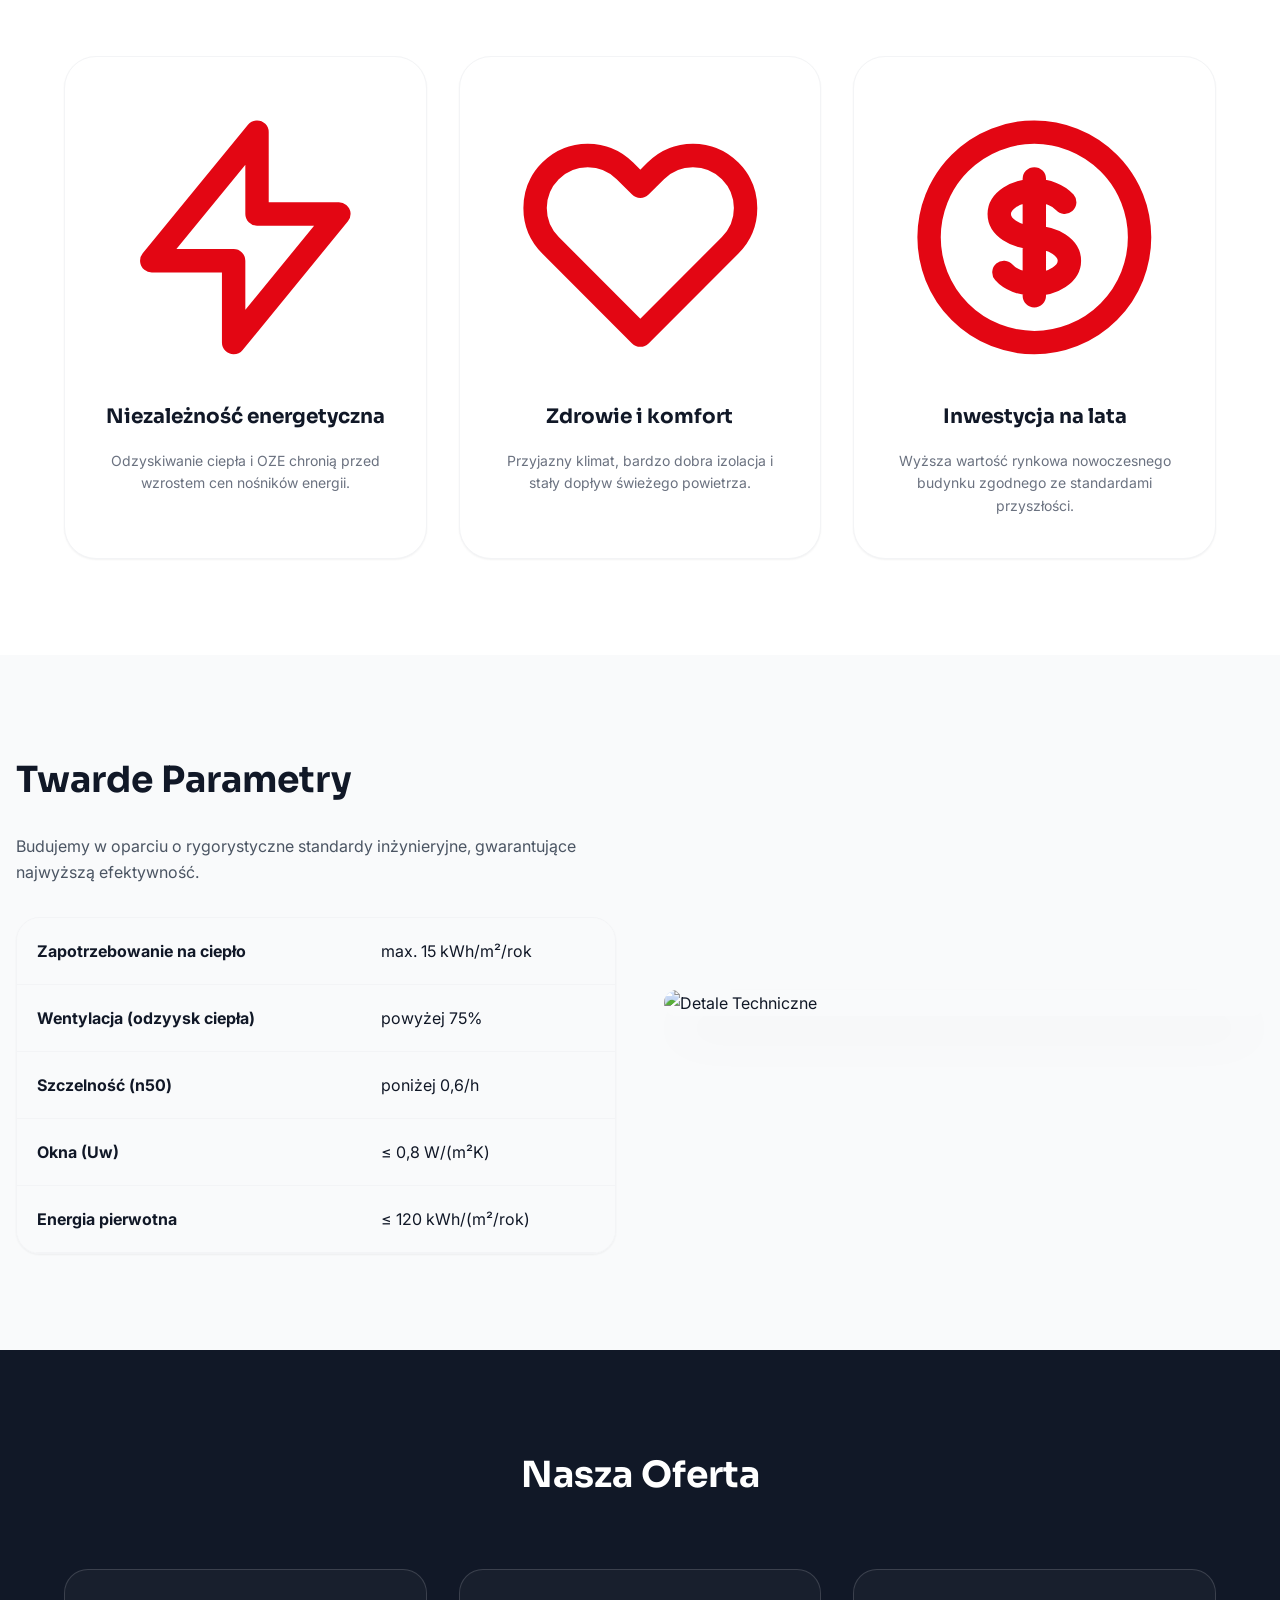
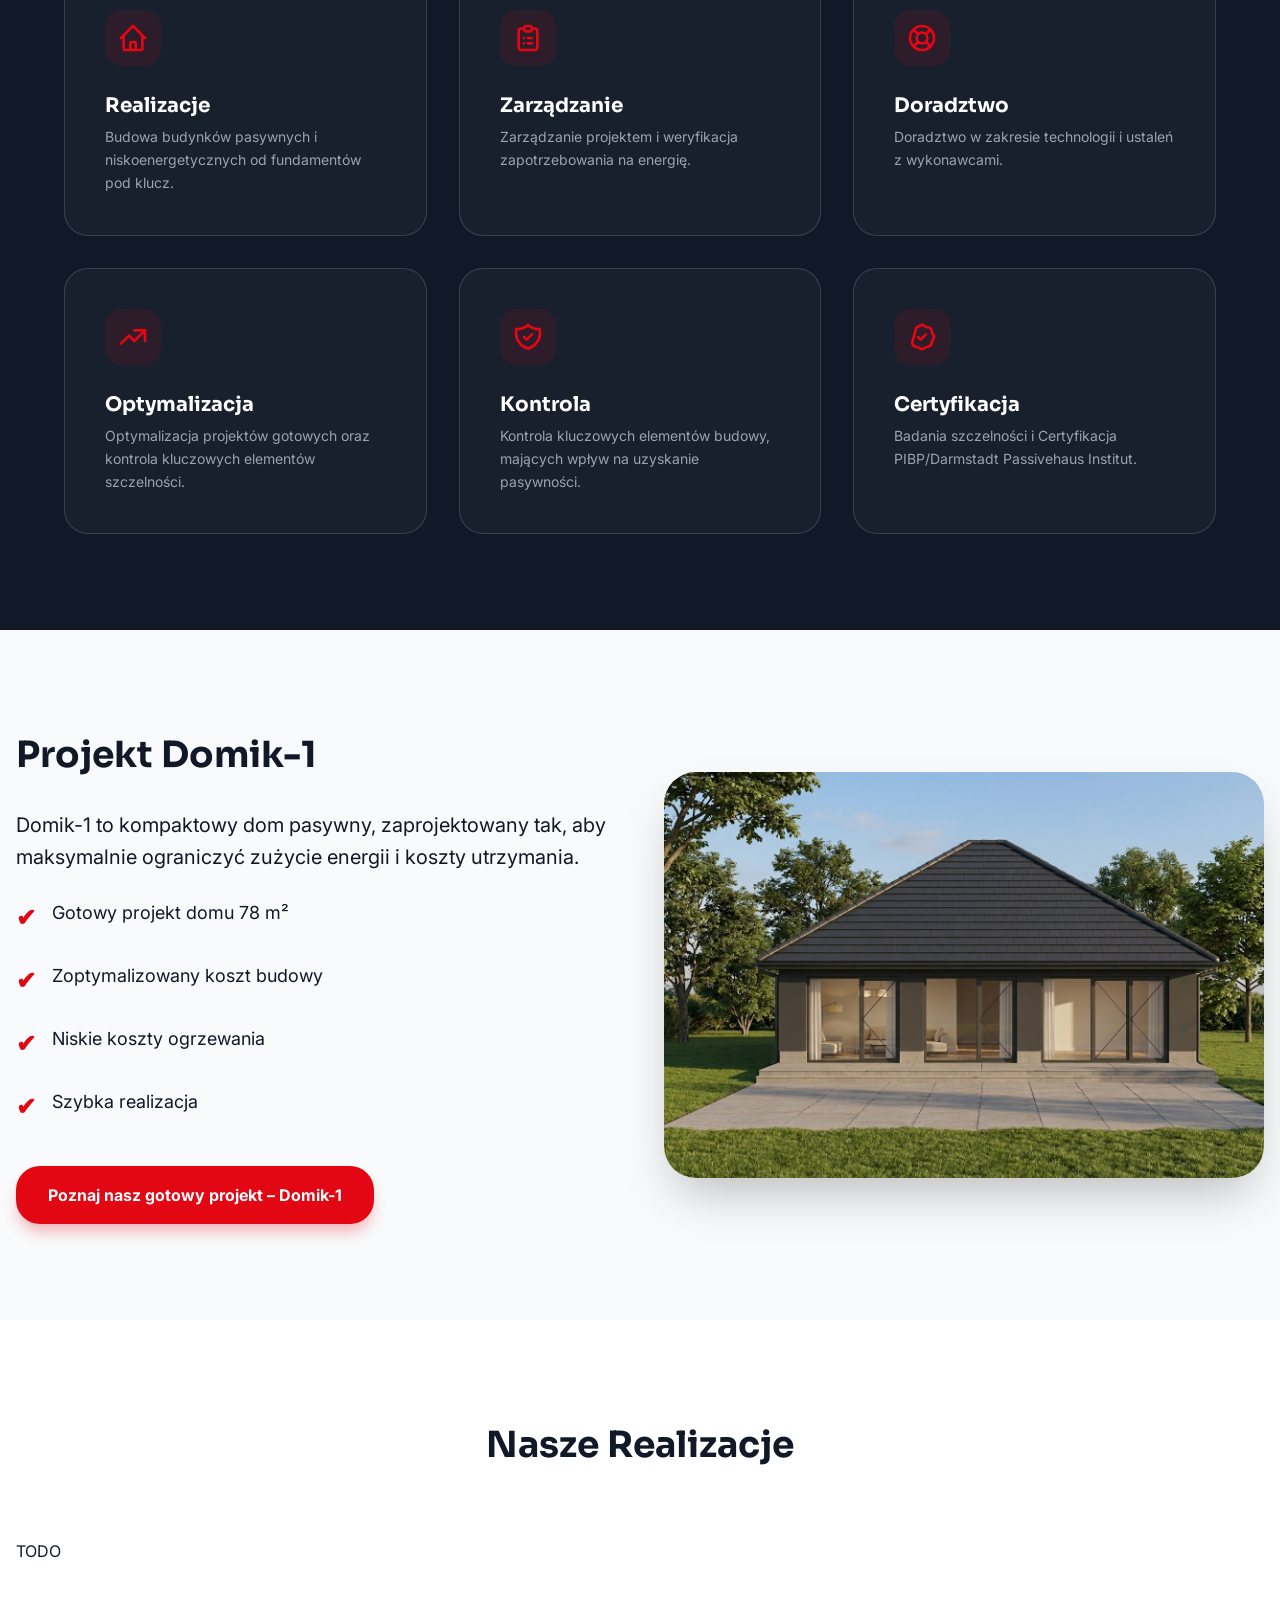
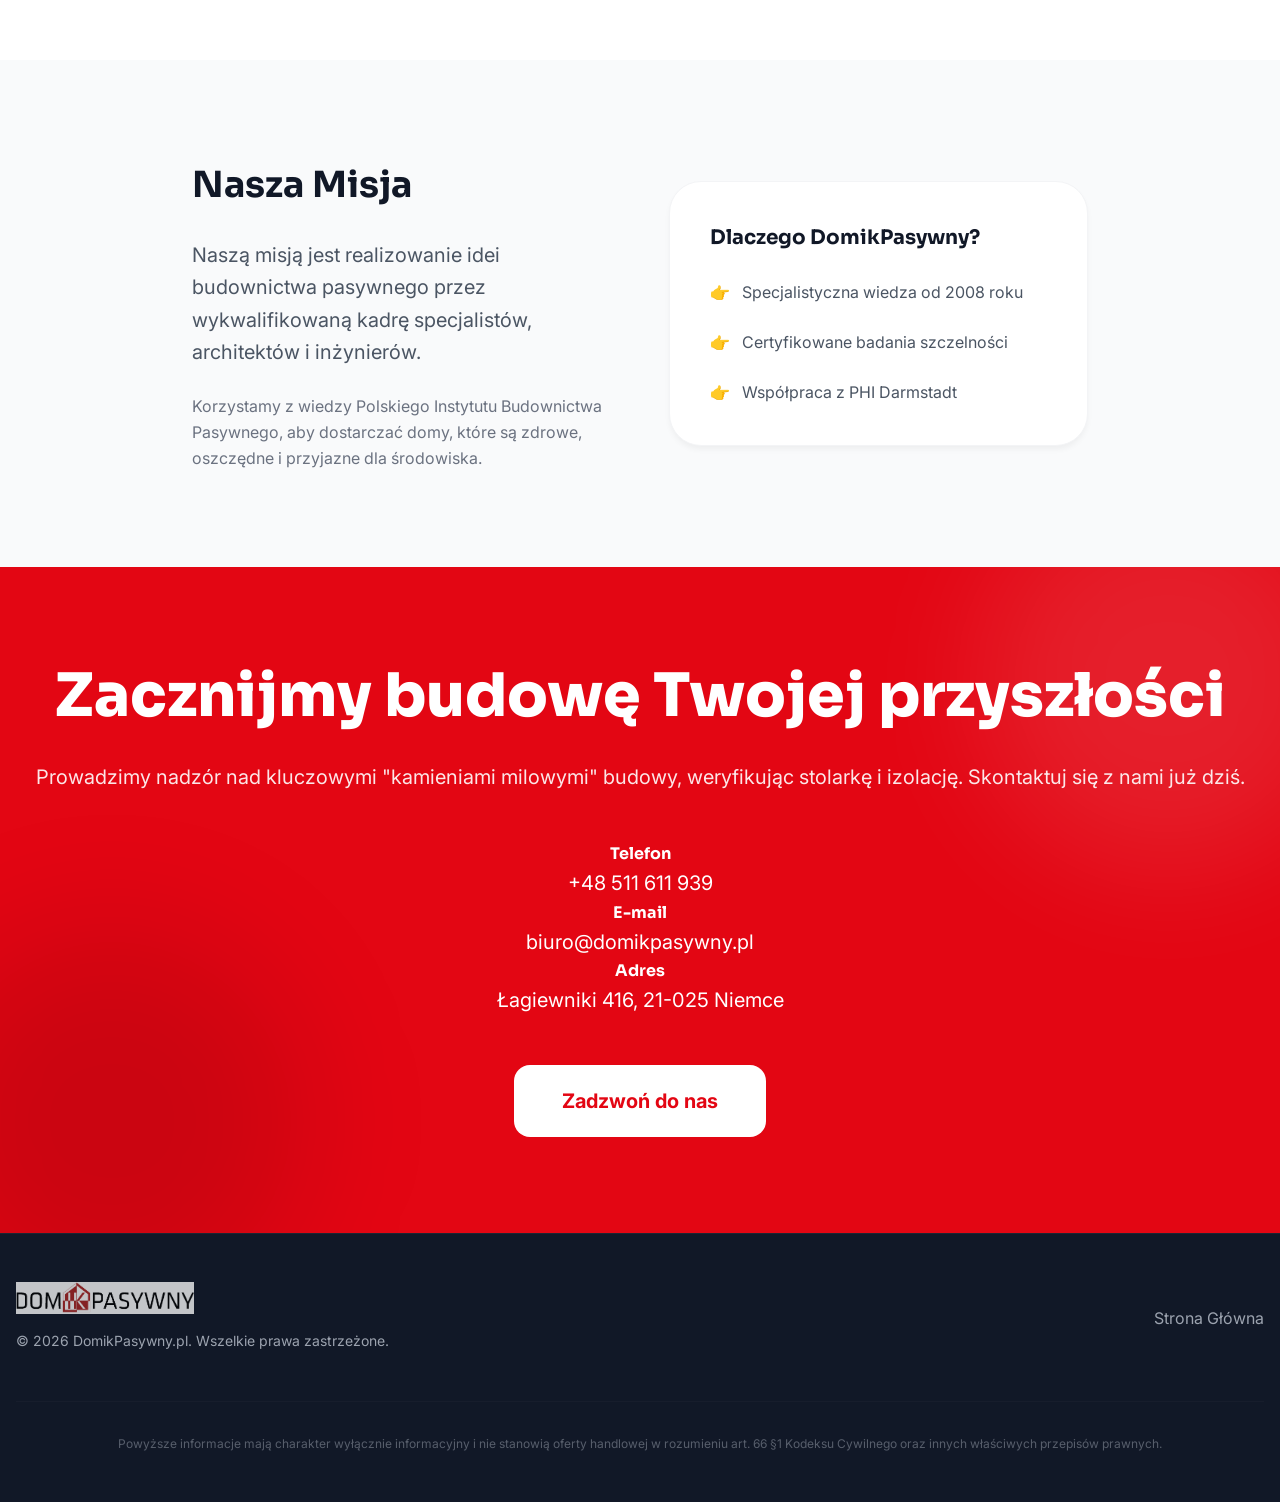
==== commit 18f3356e: "korekty stylu na domikpasywny i domik-1, dodanie parametrów domu pasywnego w domik-1" ====
--- a/index.html
+++ b/index.html
@@ -292,7 +292,7 @@
 
 
     <!-- Section: Realizacje -->
-    <section id="realizacje" class="section-padding bg-brand-dark">
+    <section id="realizacje" class="section-padding">
         <div class="container">
             <h2 class="section-title text-center mb-16">Nasze Realizacje</h2>
             TODO
@@ -312,9 +312,9 @@
                         Korzystamy z wiedzy Polskiego Instytutu Budownictwa Pasywnego, aby dostarczać domy, które są zdrowe, oszczędne i przyjazne dla środowiska.
                     </p>
                 </div>
-                <div class="why-us-card bg-brand-dark text-white">
+                <div class="why-us-card">
                     <h3 class="text-xl font-bold mb-6">Dlaczego DomikPasywny?</h3>
-                    <ul class="benefit-list text-gray-400">
+                    <ul class="benefit-list text-gray-600">
                         <li class="flex items-center gap-3">
                             <span class="text-brand-red">👉</span> Specjalistyczna wiedza od 2008 roku
                         </li>
--- a/style.css
+++ b/style.css
@@ -85,6 +85,7 @@
 
 /* Typography Utility */
 .text-brand-red { color: var(--brand-red); }
+.text-white { color: var(--white); }
 .text-gray-400 { color: var(--gray-400); }
 .text-gray-500 { color: var(--gray-500); }
 .text-gray-600 { color: var(--gray-600); }
@@ -248,7 +249,7 @@
 }
 
 @media (min-width: 1024px) {
-    .hero-text {
+    .hero-content .hero-text {
         width: 50%;
     }
 }
@@ -400,6 +401,10 @@
     background-color: var(--brand-light);
 }
 
+.bg-brand-dark {
+    background-color: var(--brand-dark);
+}
+
 .section-header {
     max-width: 48rem;
     margin: 0 auto 4rem;
@@ -729,7 +734,7 @@
 
 /* Table */
 .table-wrapper {
-    overflow: hidden;
+    overflow-x: auto;
     border: 1px solid var(--gray-100);
     border-radius: 1.5rem;
     box-shadow: 0 1px 2px 0 rgba(0, 0, 0, 0.05);
@@ -805,10 +810,11 @@
 }
 
 .why-us-card {
-    background-color: rgba(255, 255, 255, 0.05);
+    background-color: var(--white);
     padding: 2.5rem;
     border-radius: var(--radius-4xl);
-    border: 1px solid rgba(255, 255, 255, 0.1);
+    border: 1px solid var(--gray-100);
+    box-shadow: 0 4px 6px -1px rgba(0, 0, 0, 0.05);
 }
 
 /* FAQ */
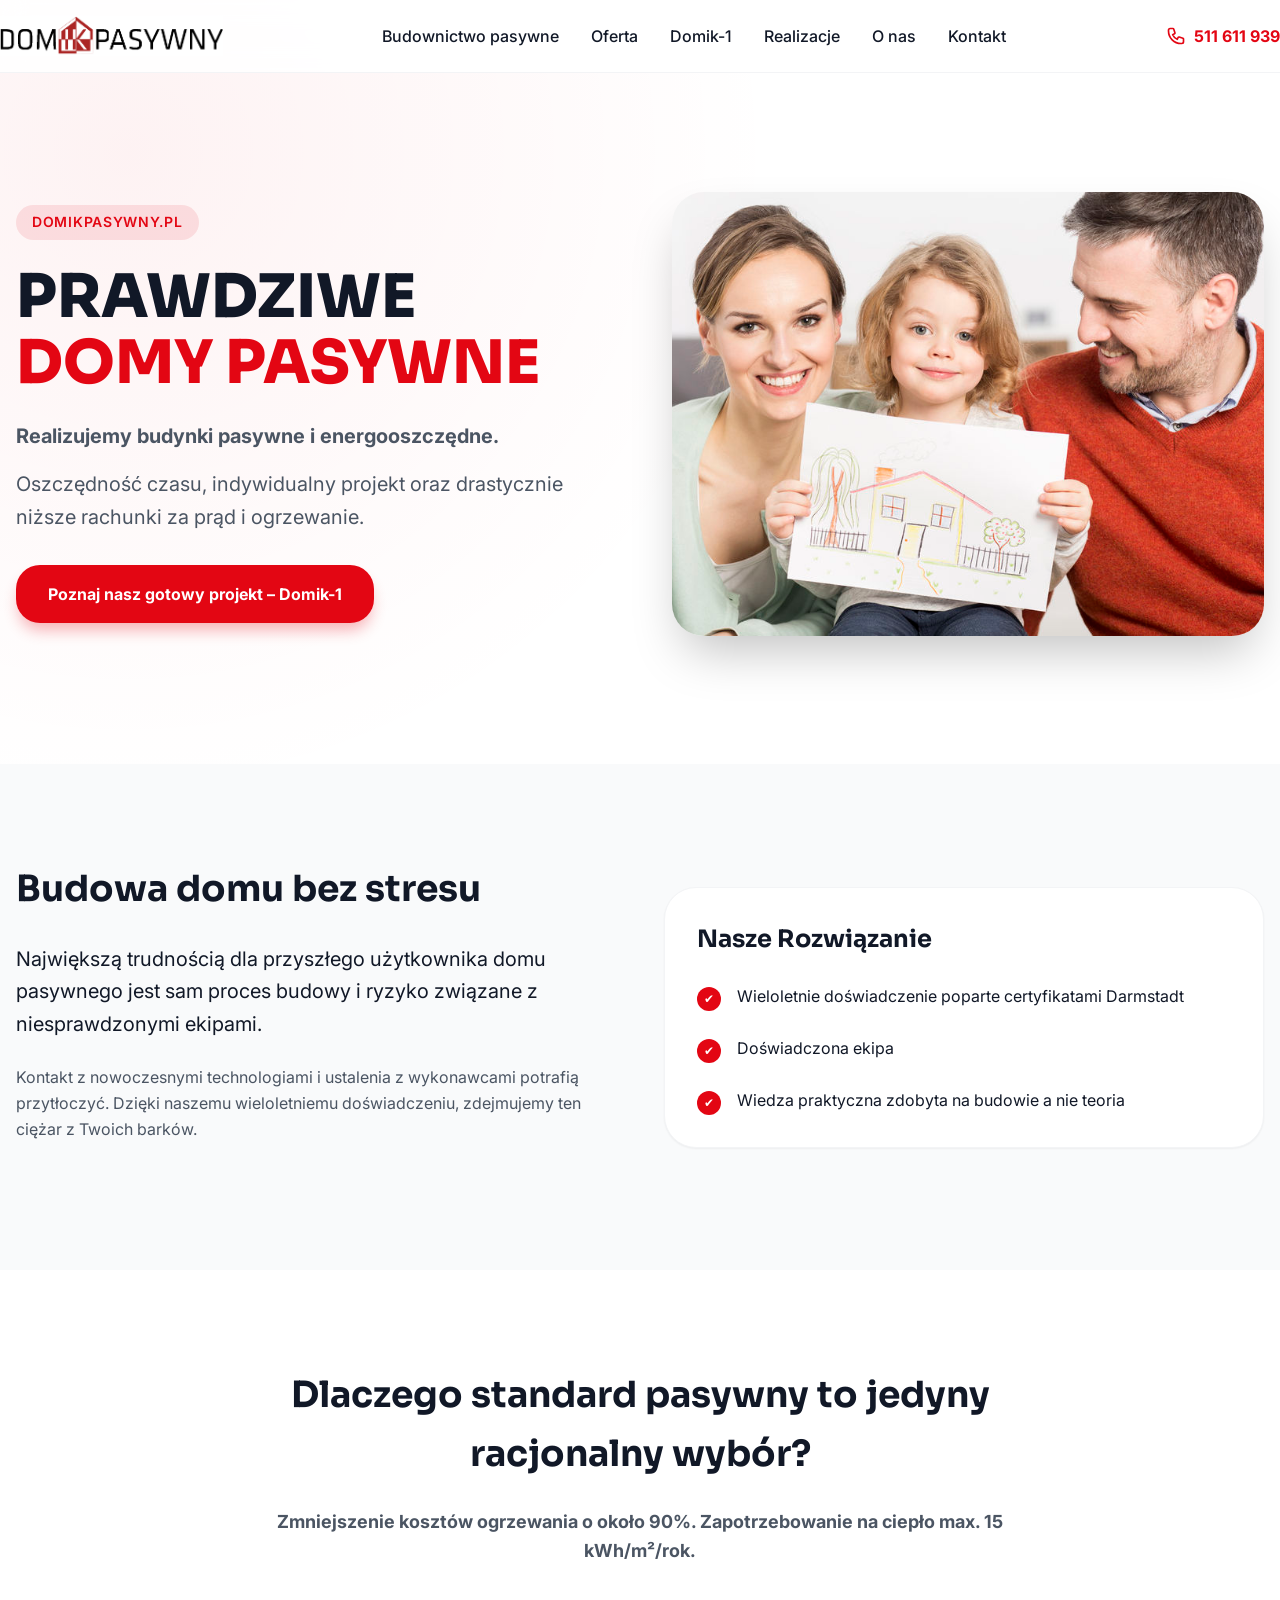
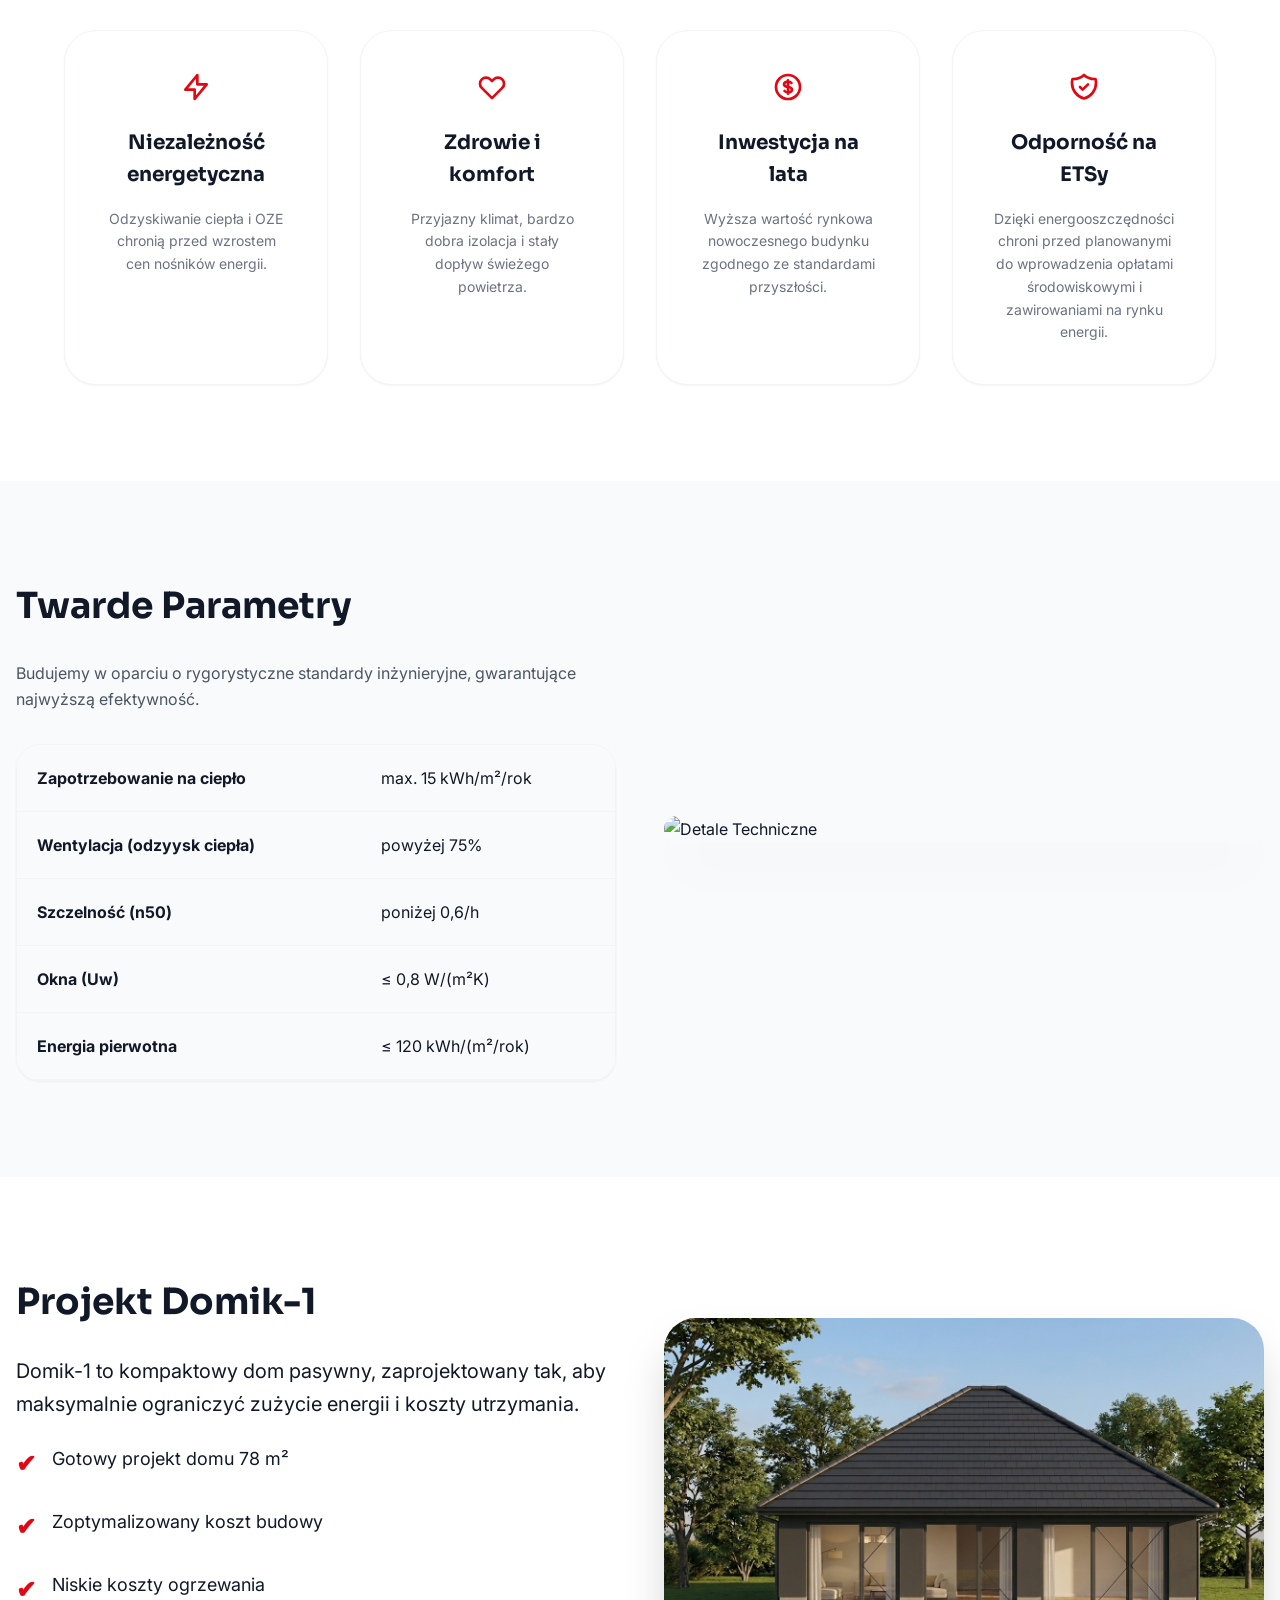
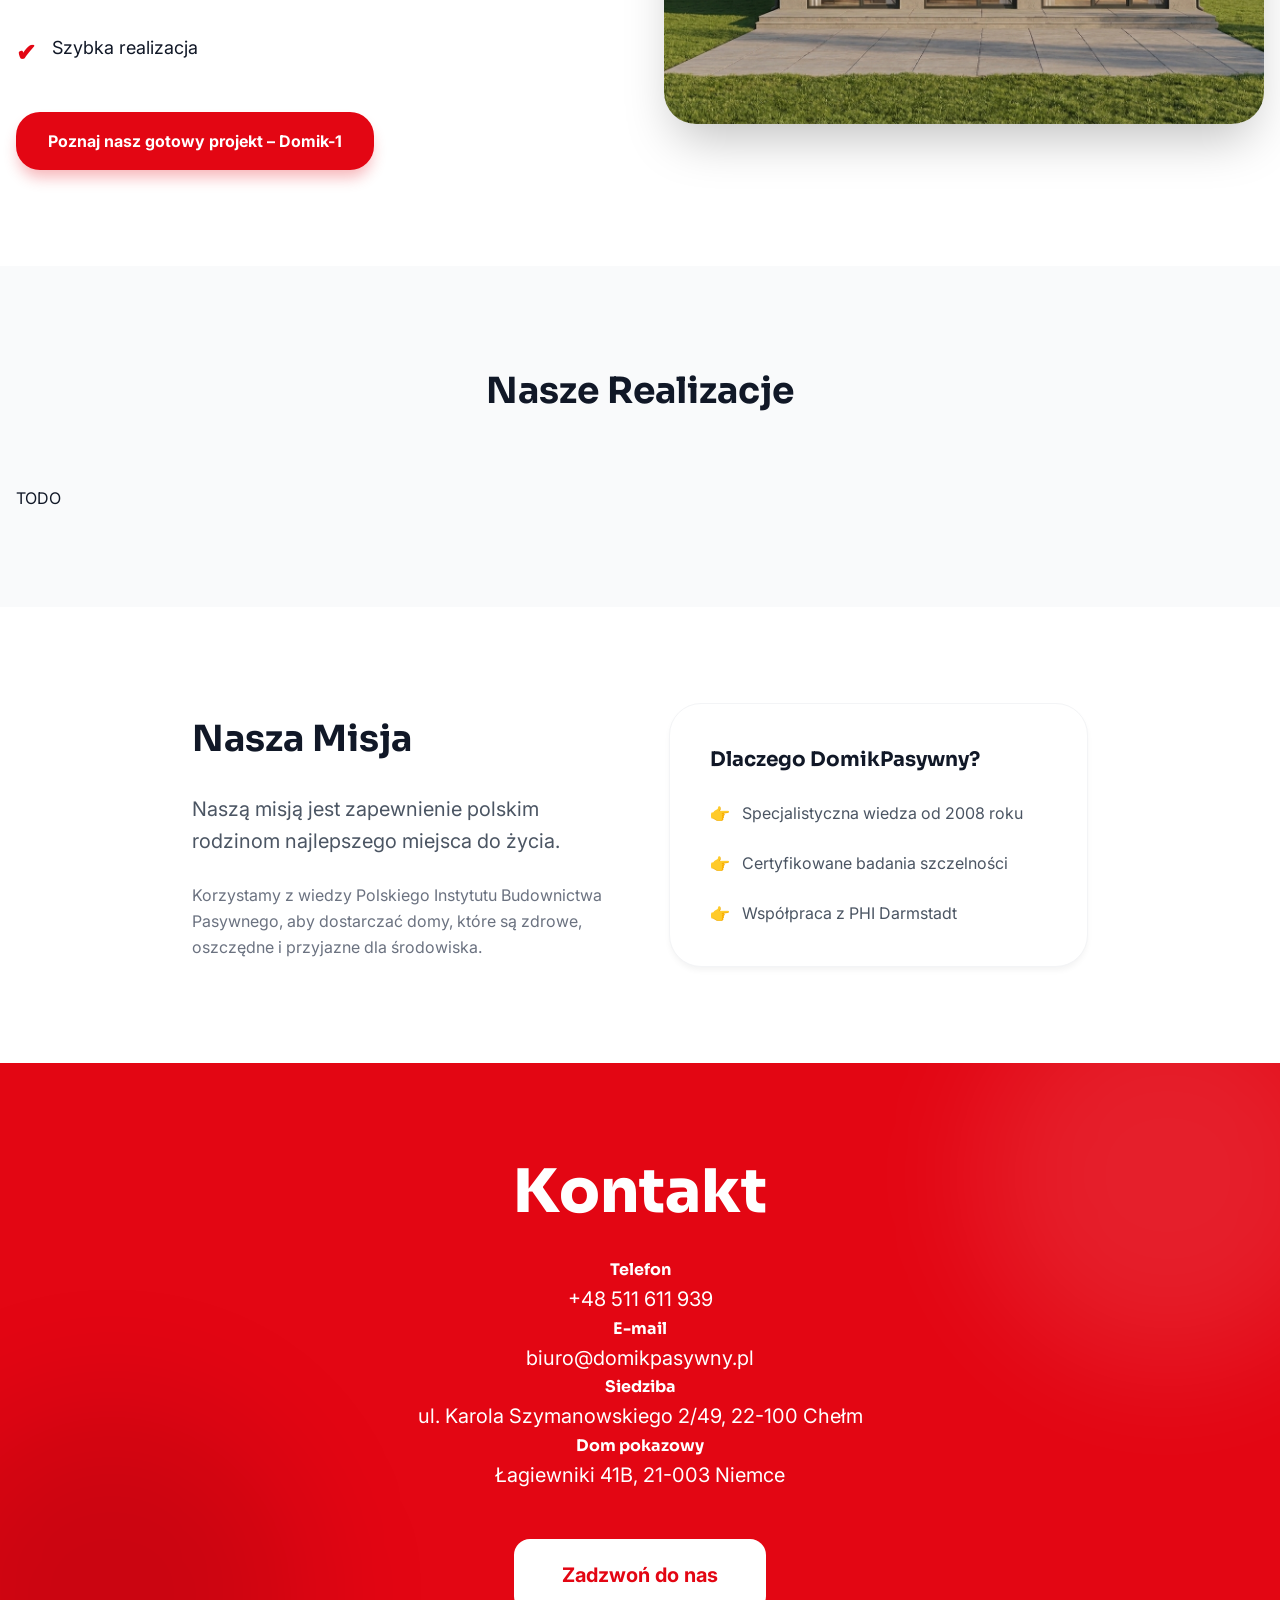
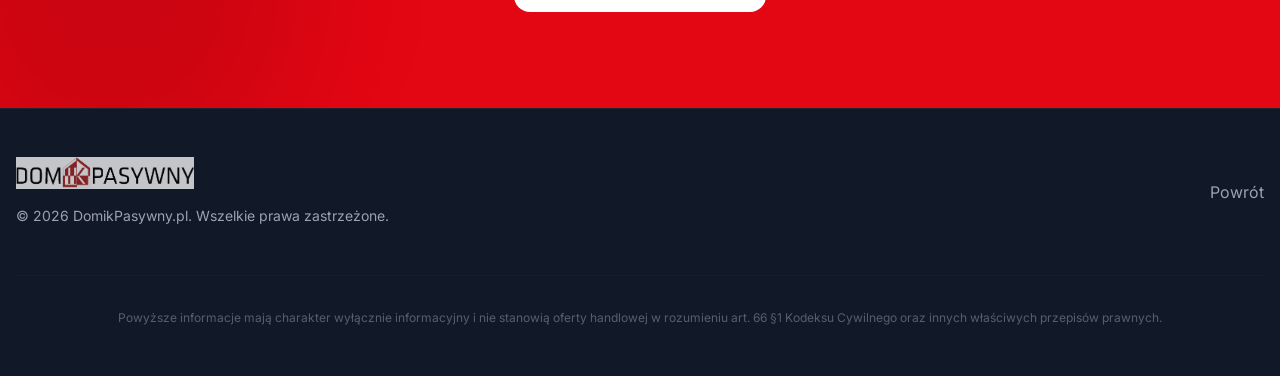
==== commit 11d64480: "Korekty po spotaniu z IK" ====
--- a/index.html
+++ b/index.html
@@ -61,7 +61,7 @@
                 <div class="hero-text">
                     <span class="badge">DomikPasywny.pl</span>
                     <h1 class="hero-title">
-                        TWÓJ DOM <span class="text-brand-red">NASZA PASJA</span>
+                        PRAWDZIWE <span class="text-brand-red">DOMY PASYWNE</span>
                     </h1>
                     <p class="hero-description text-2xl font-bold mb-4">
                         Realizujemy budynki pasywne i energooszczędne.
@@ -93,7 +93,7 @@
                         Największą trudnością dla przyszłego użytkownika domu pasywnego jest sam proces budowy i ryzyko związane z niesprawdzonymi ekipami.
                     </p>
                     <p class="text-gray-600 mb-8">
-                        Kontakt z nowoczesnymi technologiami i ustalenia z wykonawcami potrafią przytłoczyć. Dzięki naszemu wieloletniemu doświadczeniu, zdejmujemy ten ciężar z Twoich barków, oferując zarządzanie projektem i nadzór nad wykonawcami na każdym etapie.
+                        Kontakt z nowoczesnymi technologiami i ustalenia z wykonawcami potrafią przytłoczyć. Dzięki naszemu wieloletniemu doświadczeniu, zdejmujemy ten ciężar z Twoich barków.
                     </p>
                 </div>
                 <div class="card">
@@ -101,15 +101,15 @@
                     <ul class="feature-list">
                         <li class="check-item">
                             <div class="check-icon">✔</div>
-                            <span>Kompleksowe zarządzanie projektem</span>
+                            <span>Wieloletnie doświadczenie poparte certyfikatami Darmstadt</span>
                         </li>
                         <li class="check-item">
                             <div class="check-icon">✔</div>
-                            <span>Nadzór nad wykonawcami</span>
+                            <span>Doświadczona ekipa</span>
                         </li>
                         <li class="check-item">
                             <div class="check-icon">✔</div>
-                            <span>Weryfikacja technologii</span>
+                            <span>Wiedza praktyczna zdobyta na budowie a nie teoria</span>
                         </li>
                     </ul>
                 </div>
@@ -127,27 +127,34 @@
                 </p>
             </div>
 
-            <div class="process-grid">
+            <div class="features-grid">
                 <div class="process-step text-center">
                     <div class="mb-6 text-brand-red flex justify-center">
-                        <svg class="w-16 h-16" fill="none" stroke="currentColor" viewBox="0 0 24 24"><path stroke-linecap="round" stroke-linejoin="round" stroke-width="2" d="M13 10V3L4 14h7v7l9-11h-7z"></path></svg>
+                        <svg class="feature-svg" fill="none" stroke="currentColor" viewBox="0 0 24 24"><path stroke-linecap="round" stroke-linejoin="round" stroke-width="2" d="M13 10V3L4 14h7v7l9-11h-7z"></path></svg>
                     </div>
                     <h3 class="font-bold text-xl mb-4">Niezależność energetyczna</h3>
                     <p class="text-gray-500 text-sm">Odzyskiwanie ciepła i OZE chronią przed wzrostem cen nośników energii.</p>
                 </div>
                 <div class="process-step text-center">
                     <div class="mb-6 text-brand-red flex justify-center">
-                        <svg class="w-16 h-16" fill="none" stroke="currentColor" viewBox="0 0 24 24"><path stroke-linecap="round" stroke-linejoin="round" stroke-width="2" d="M4.318 6.318a4.5 4.5 0 000 6.364L12 20.364l7.682-7.682a4.5 4.5 0 00-6.364-6.364L12 7.636l-1.318-1.318a4.5 4.5 0 00-6.364 0z"></path></svg>
+                        <svg class="feature-svg" fill="none" stroke="currentColor" viewBox="0 0 24 24"><path stroke-linecap="round" stroke-linejoin="round" stroke-width="2" d="M4.318 6.318a4.5 4.5 0 000 6.364L12 20.364l7.682-7.682a4.5 4.5 0 00-6.364-6.364L12 7.636l-1.318-1.318a4.5 4.5 0 00-6.364 0z"></path></svg>
                     </div>
                     <h3 class="font-bold text-xl mb-4">Zdrowie i komfort</h3>
                     <p class="text-gray-500 text-sm">Przyjazny klimat, bardzo dobra izolacja i stały dopływ świeżego powietrza.</p>
                 </div>
                 <div class="process-step text-center">
                     <div class="mb-6 text-brand-red flex justify-center">
-                        <svg class="w-16 h-16" fill="none" stroke="currentColor" viewBox="0 0 24 24"><path stroke-linecap="round" stroke-linejoin="round" stroke-width="2" d="M12 8c-1.657 0-3 .895-3 2s1.343 2 3 2 3 .895 3 2-1.343 2-3 2m0-8c1.11 0 2.08.402 2.599 1M12 8V7m0 1v8m0 0v1m0-1c-1.11 0-2.08-.402-2.599-1M21 12a9 9 0 11-18 0 9 9 0 0118 0z"></path></svg>
+                        <svg class="feature-svg" fill="none" stroke="currentColor" viewBox="0 0 24 24"><path stroke-linecap="round" stroke-linejoin="round" stroke-width="2" d="M12 8c-1.657 0-3 .895-3 2s1.343 2 3 2 3 .895 3 2-1.343 2-3 2m0-8c1.11 0 2.08.402 2.599 1M12 8V7m0 1v8m0 0v1m0-1c-1.11 0-2.08-.402-2.599-1M21 12a9 9 0 11-18 0 9 9 0 0118 0z"></path></svg>
                     </div>
                     <h3 class="font-bold text-xl mb-4">Inwestycja na lata</h3>
                     <p class="text-gray-500 text-sm">Wyższa wartość rynkowa nowoczesnego budynku zgodnego ze standardami przyszłości.</p>
+                </div>
+                <div class="process-step text-center">
+                    <div class="mb-6 text-brand-red flex justify-center">
+                        <svg class="feature-svg" fill="none" stroke="currentColor" viewBox="0 0 24 24"><path stroke-linecap="round" stroke-linejoin="round" stroke-width="2" d="M9 12l2 2 4-4m5.618-4.016A11.955 11.955 0 0112 2.944a11.955 11.955 0 01-8.618 3.04A12.02 12.02 0 003 9c0 5.591 3.824 10.29 9 11.622 5.176-1.332 9-6.03 9-11.622 0-1.042-.133-2.052-.382-3.016z"></path></svg>
+                    </div>
+                    <h3 class="font-bold text-xl mb-4">Odporność na ETSy</h3>
+                    <p class="text-gray-500 text-sm">Dzięki energooszczędności chroni przed planowanymi do wprowadzenia opłatami środowiskowymi i zawirowaniami na rynku energii.</p>
                 </div>
             </div>
         </div>
@@ -193,65 +200,8 @@
     </section>
 
 
-    
-    <!-- Section: Nasza Oferta -->
-    <section id="oferta" class="section-padding bg-brand-dark text-white">
-        <div class="container">
-            <h2 class="section-title text-center mb-16">Nasza Oferta</h2>
-            <div class="process-grid">
-                <div class="benefit-card">
-                    <div class="benefit-icon-inner">
-                        <svg class="w-8 h-8" fill="none" stroke="currentColor" viewBox="0 0 24 24"><path stroke-linecap="round" stroke-linejoin="round" stroke-width="2" d="M3 12l2-2m0 0l7-7 7 7M5 10v10a1 1 0 001 1h3m10-11l2 2m-2-2v10a1 1 0 01-1 1h-3m-6 0a1 1 0 001-1v-4a1 1 0 011-1h2a1 1 0 011 1v4a1 1 0 001 1m-6 0h6"></path></svg>
-                    </div>
-                    <h3 class="benefit-item-title">Realizacje</h3>
-                    <p class="text-gray-400 text-sm">Budowa budynków pasywnych i niskoenergetycznych od fundamentów pod klucz.</p>
-                </div>
-                <div class="benefit-card">
-                    <div class="benefit-icon-inner">
-                        <svg class="w-8 h-8" fill="none" stroke="currentColor" viewBox="0 0 24 24"><path stroke-linecap="round" stroke-linejoin="round" stroke-width="2" d="M9 5H7a2 2 0 00-2 2v12a2 2 0 002 2h10a2 2 0 002-2V7a2 2 0 00-2-2h-2M9 5a2 2 0 002 2h2a2 2 0 002-2M9 5a2 2 0 012-2h2a2 2 0 012 2m-3 7h3m-3 4h3m-6-4h.01M9 16h.01"></path></svg>
-                    </div>
-                    <h3 class="benefit-item-title">Zarządzanie</h3>
-                    <p class="text-gray-400 text-sm">Zarządzanie projektem i weryfikacja zapotrzebowania na energię.</p>
-                </div>
-                <div class="benefit-card">
-                    <div class="benefit-icon-inner">
-                        <svg class="w-8 h-8" fill="none" stroke="currentColor" viewBox="0 0 24 24"><path stroke-linecap="round" stroke-linejoin="round" stroke-width="2" d="M18.364 5.636l-3.536 3.536m0 5.656l3.536 3.536M9.172 9.172L5.636 5.636m3.536 9.192l-3.536 3.536M21 12a9 9 0 11-18 0 9 9 0 0118 0zm-5 0a4 4 0 11-8 0 4 4 0 018 0z"></path></svg>
-                    </div>
-                    <h3 class="benefit-item-title">Doradztwo</h3>
-                    <p class="text-gray-400 text-sm">Doradztwo w zakresie technologii i ustaleń z wykonawcami.</p>
-                </div>
-                <div class="benefit-card">
-                    <div class="benefit-icon-inner">
-                        <svg class="w-8 h-8" fill="none" stroke="currentColor" viewBox="0 0 24 24"><path stroke-linecap="round" stroke-linejoin="round" stroke-width="2" d="M13 7h8m0 0v8m0-8l-8 8-4-4-6 6"></path></svg>
-                    </div>
-                    <h3 class="benefit-item-title">Optymalizacja</h3>
-                    <p class="text-gray-400 text-sm">Optymalizacja projektów gotowych oraz kontrola kluczowych elementów szczelności.</p>
-                </div>
-                <div class="benefit-card">
-                    <div class="benefit-icon-inner">
-                        <svg class="w-8 h-8" fill="none" stroke="currentColor" viewBox="0 0 24 24"><path stroke-linecap="round" stroke-linejoin="round" stroke-width="2" d="M9 12l2 2 4-4m5.618-4.016A11.955 11.955 0 0112 2.944a11.955 11.955 0 01-8.618 3.04A12.02 12.02 0 003 9c0 5.591 3.824 10.29 9 11.622 5.176-1.332 9-6.03 9-11.622 0-1.042-.133-2.052-.382-3.016z"></path></svg>
-                    </div>
-                    <h3 class="benefit-item-title">Kontrola</h3>
-                    <p class="text-gray-400 text-sm">Kontrola kluczowych elementów budowy, mających wpływ na uzyskanie pasywności.</p>
-                </div>
-                <div class="benefit-card">
-                    <div class="benefit-icon-inner">
-                        <svg class="w-8 h-8" fill="none" stroke="currentColor" viewBox="0 0 24 24"><path stroke-linecap="round" stroke-linejoin="round" stroke-width="2" d="M9 12l2 2 4-4M7.835 4.697a3.42 3.42 0 001.946-.806 3.42 3.42 0 014.438 0 3.42 3.42 0 001.946.806 3.42 3.42 0 013.138 3.138 3.42 3.42 0 00.806 1.946 3.42 3.42 0 010 4.438 3.42 3.42 0 00-.806 1.946 3.42 3.42 0 01-3.138 3.138 3.42 3.42 0 00-1.946.806 3.42 3.42 0 01-4.438 0 3.42 3.42 0 00-1.946-.806 3.42 3.42 0 01-3.138-3.138z"></path></svg>
-                    </div>
-                    <h3 class="benefit-item-title">Certyfikacja</h3>
-                    <p class="text-gray-400 text-sm">Badania szczelności i Certyfikacja PIBP/Darmstadt Passivehaus Institut.</p>
-                </div>
-            </div>
-        </div>
-    </section>
-        </div>
-    </section>
-        </div>
-    </section>
-
-
         <!-- Section: Domik-1 -->
-    <section id="domik-1" class="section-padding bg-brand-light">
+    <section id="domik-1" class="section-padding">
         <div class="container">
             <div class="info-grid">
                 <div class="hero-text">
@@ -292,7 +242,7 @@
 
 
     <!-- Section: Realizacje -->
-    <section id="realizacje" class="section-padding">
+    <section id="realizacje" class="section-padding bg-brand-light">
         <div class="container">
             <h2 class="section-title text-center mb-16">Nasze Realizacje</h2>
             TODO
@@ -300,13 +250,13 @@
     </section>
 
     <!-- Section: O Nas -->
-    <section id="o-nas" class="section-padding bg-brand-light">
+    <section id="o-nas" class="section-padding">
         <div class="container">
             <div class="why-us-content">
                 <div class="why-us-text">
                     <h2 class="section-title">Nasza Misja</h2>
                     <p class="text-xl text-gray-600 mb-6">
-                        Naszą misją jest realizowanie idei budownictwa pasywnego przez wykwalifikowaną kadrę specjalistów, architektów i inżynierów.
+                        Naszą misją jest zapewnienie polskim rodzinom najlepszego miejsca do życia.
                     </p>
                     <p class="text-gray-500">
                         Korzystamy z wiedzy Polskiego Instytutu Budownictwa Pasywnego, aby dostarczać domy, które są zdrowe, oszczędne i przyjazne dla środowiska.
@@ -333,12 +283,9 @@
     <!-- Section: Kontakt -->
     <section id="kontakt" class="final-cta">
         <div class="container final-cta-content">
-            <h2 class="mb-4">Zacznijmy budowę Twojej przyszłości</h2>
-            <p class="text-xl mb-12 opacity-90 max-w-2xl mx-auto">
-                Prowadzimy nadzór nad kluczowymi "kamieniami milowymi" budowy, weryfikując stolarkę i izolację. Skontaktuj się z nami już dziś.
-            </p>
+            <h2 class="mb-4">Kontakt</h2>
             
-            <div class="grid grid-cols-1 md:grid-cols-3 gap-8 text-left mb-12 max-w-4xl mx-auto">
+            <div class="grid grid-cols-1 md:grid-cols-2 lg:grid-cols-4 gap-8 text-left mb-12 max-w-6xl mx-auto">
                 <div>
                     <h4 class="font-bold mb-2">Telefon</h4>
                     <a href="tel:+48511611939" class="text-xl hover:underline">+48 511 611 939</a>
@@ -348,8 +295,12 @@
                     <a href="mailto:biuro@domikpasywny.pl" class="text-xl hover:underline">biuro@domikpasywny.pl</a>
                 </div>
                 <div>
-                    <h4 class="font-bold mb-2">Adres</h4>
-                    <p class="text-xl">Łagiewniki 416, 21-025 Niemce</p>
+                    <h4 class="font-bold mb-2">Siedziba</h4>
+                    <p class="text-xl">ul. Karola Szymanowskiego 2/49, 22-100 Chełm</p>
+                </div>
+                <div>
+                    <h4 class="font-bold mb-2">Dom pokazowy</h4>
+                    <p class="text-xl">Łagiewniki 41B, 21-003 Niemce</p>
                 </div>
             </div>
 
@@ -372,7 +323,7 @@
                     <p class="text-sm">© 2026 DomikPasywny.pl. Wszelkie prawa zastrzeżone.</p>
                 </div>
                 <div class="flex gap-8">
-                    <a href="#" class="nav-link">Strona Główna</a>
+                    <a href="#" class="nav-link">Powrót</a>
                 </div>
             </div>
             <div class="footer-legal">
--- a/style.css
+++ b/style.css
@@ -703,6 +703,37 @@
 @media (min-width: 1024px) {
     .process-grid {
         grid-template-columns: repeat(3, 1fr);
+    }
+}
+
+.features-grid {
+    display: grid;
+    gap: 2rem;
+    max-width: 72rem;
+    margin: 0 auto;
+}
+
+@media (min-width: 768px) {
+    .features-grid {
+        grid-template-columns: repeat(2, 1fr);
+    }
+}
+
+@media (min-width: 1024px) {
+    .features-grid {
+        grid-template-columns: repeat(4, 1fr);
+    }
+}
+
+.feature-svg {
+    width: 4rem;
+    height: 4rem;
+}
+
+@media (min-width: 1024px) {
+    .feature-svg {
+        width: 2rem;
+        height: 2rem;
     }
 }
 
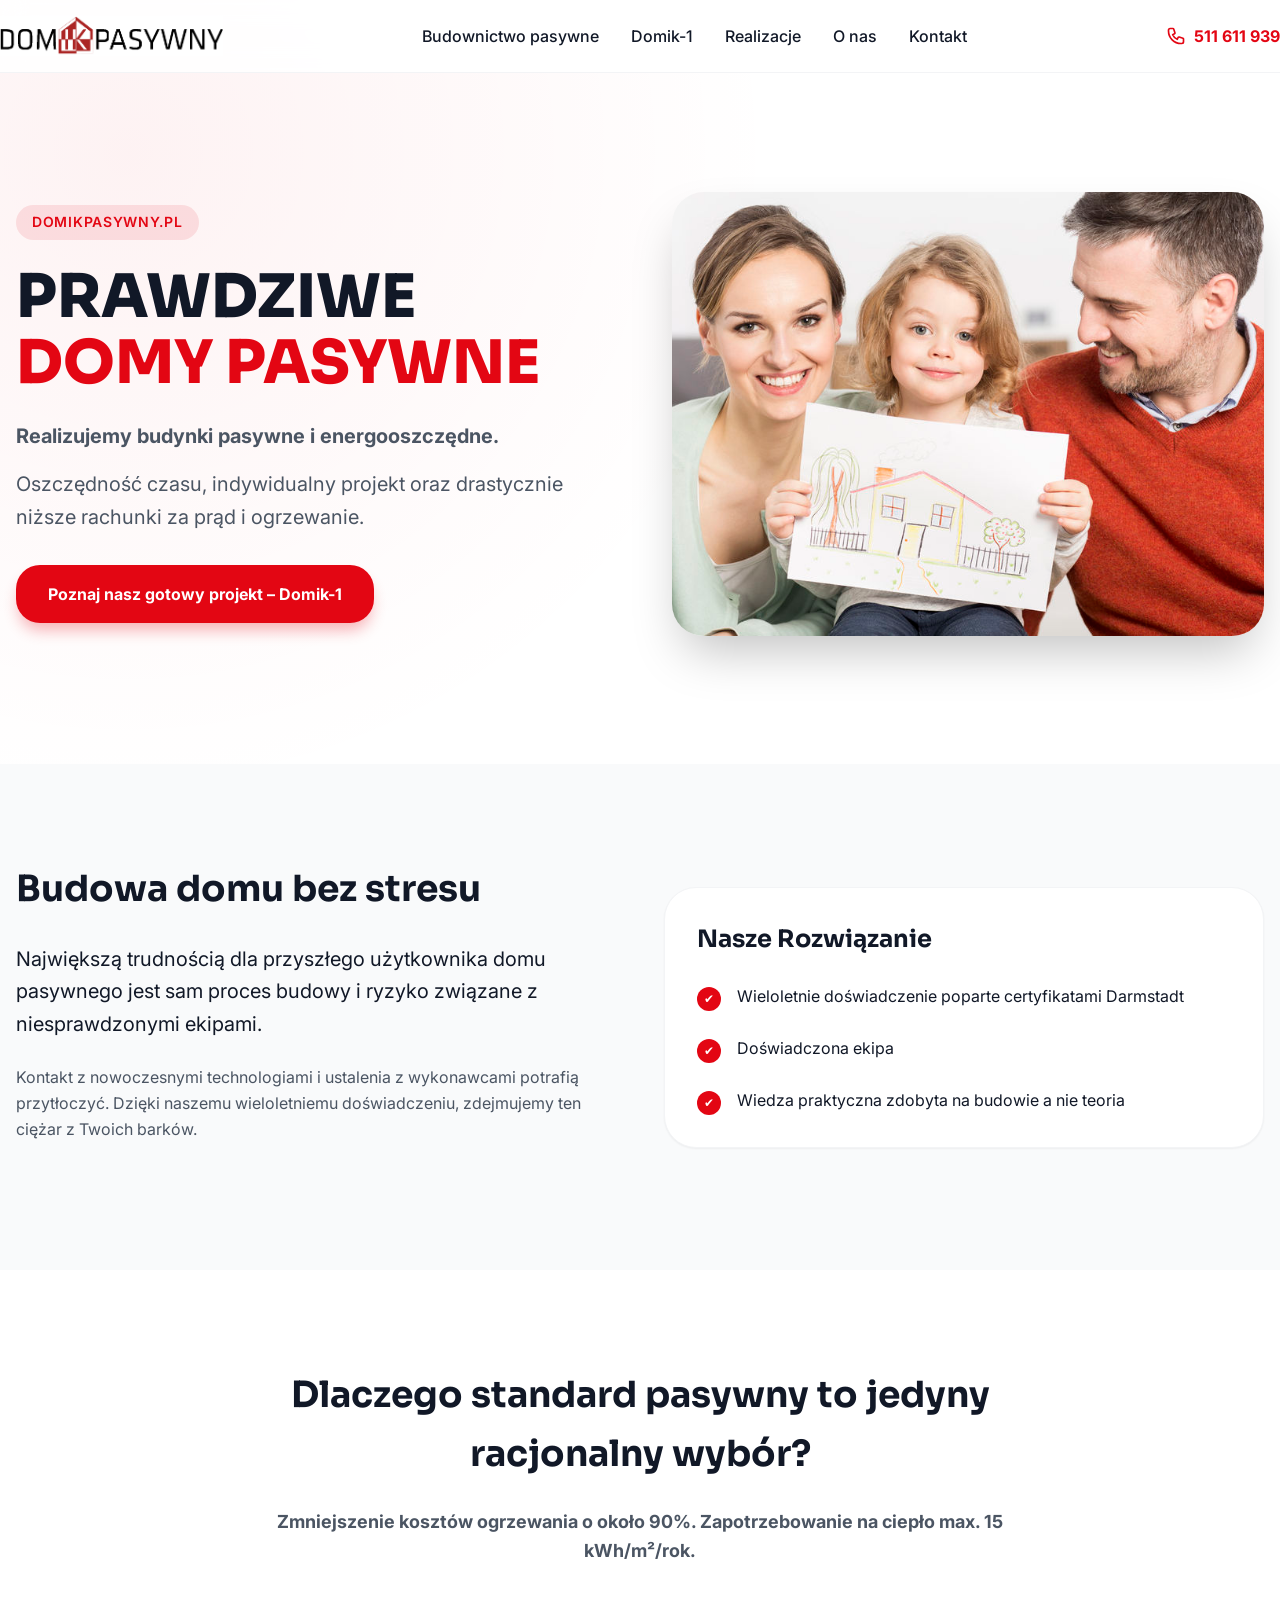
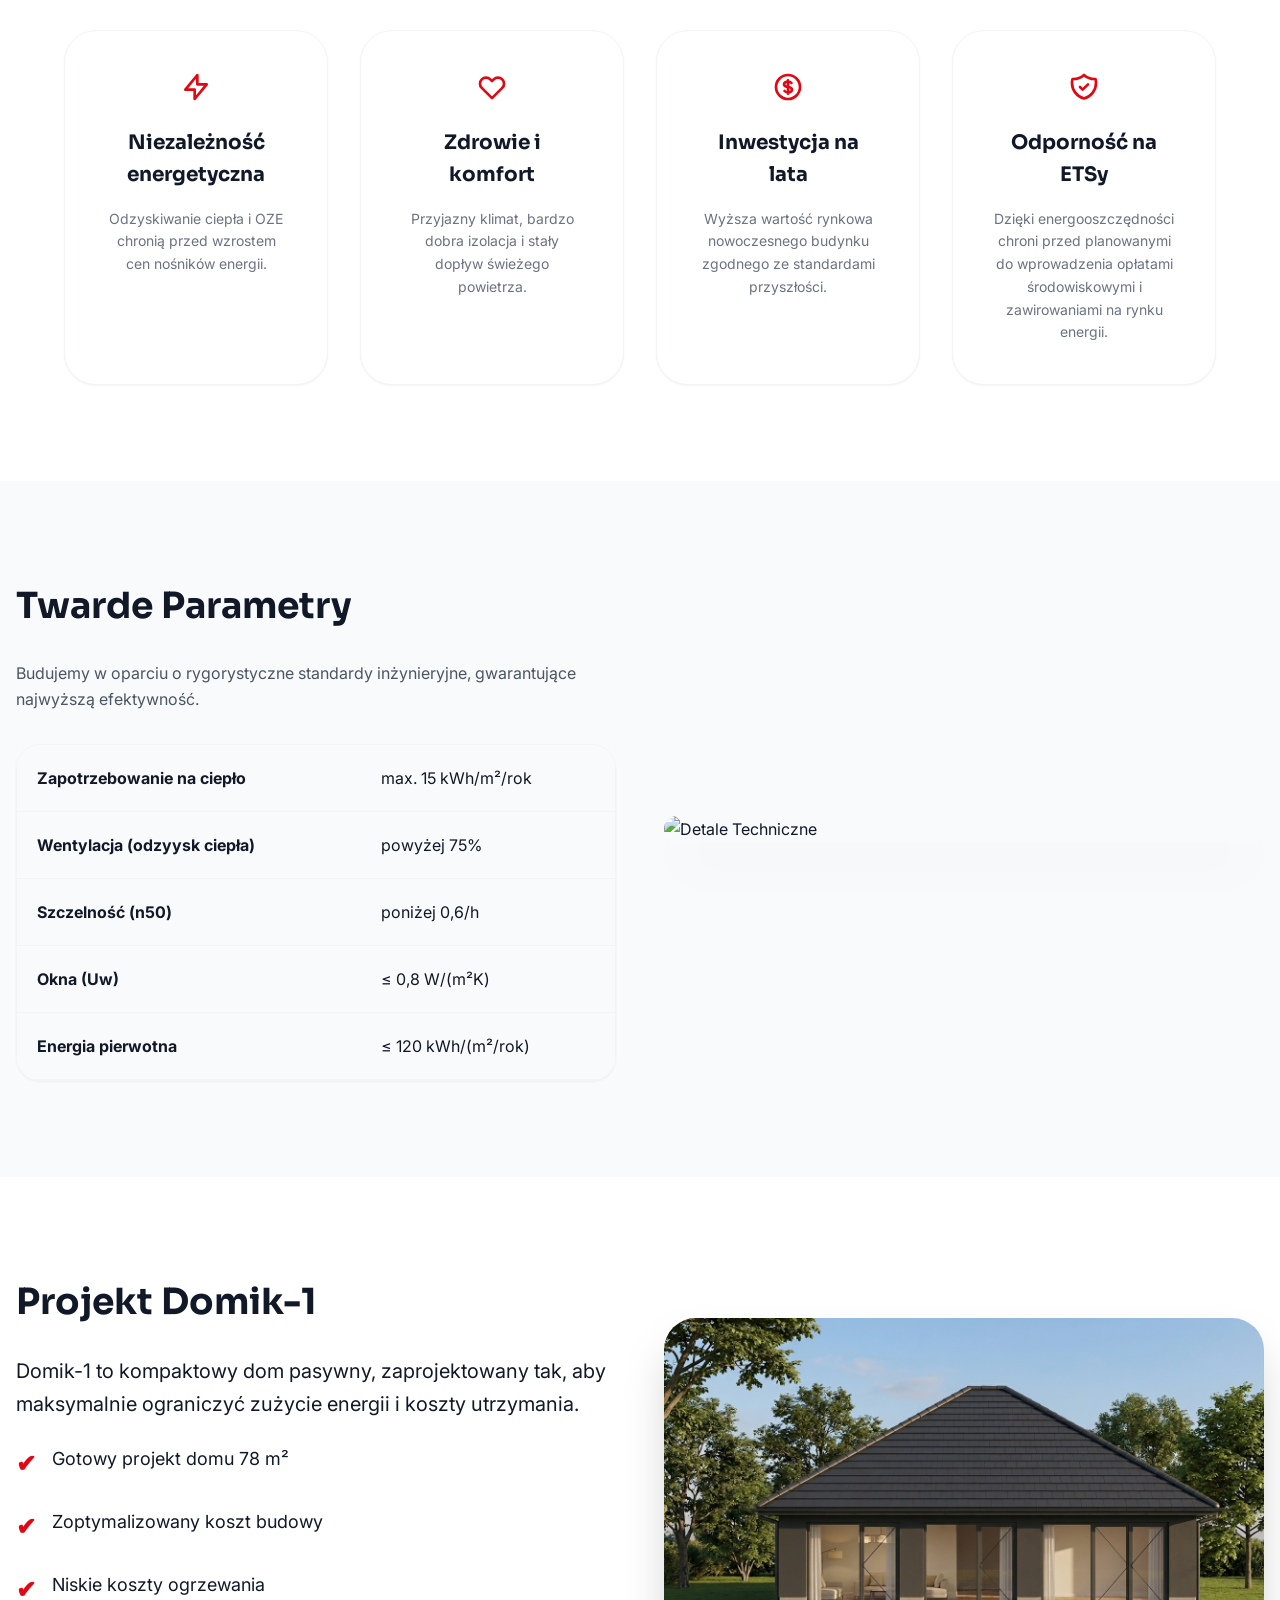
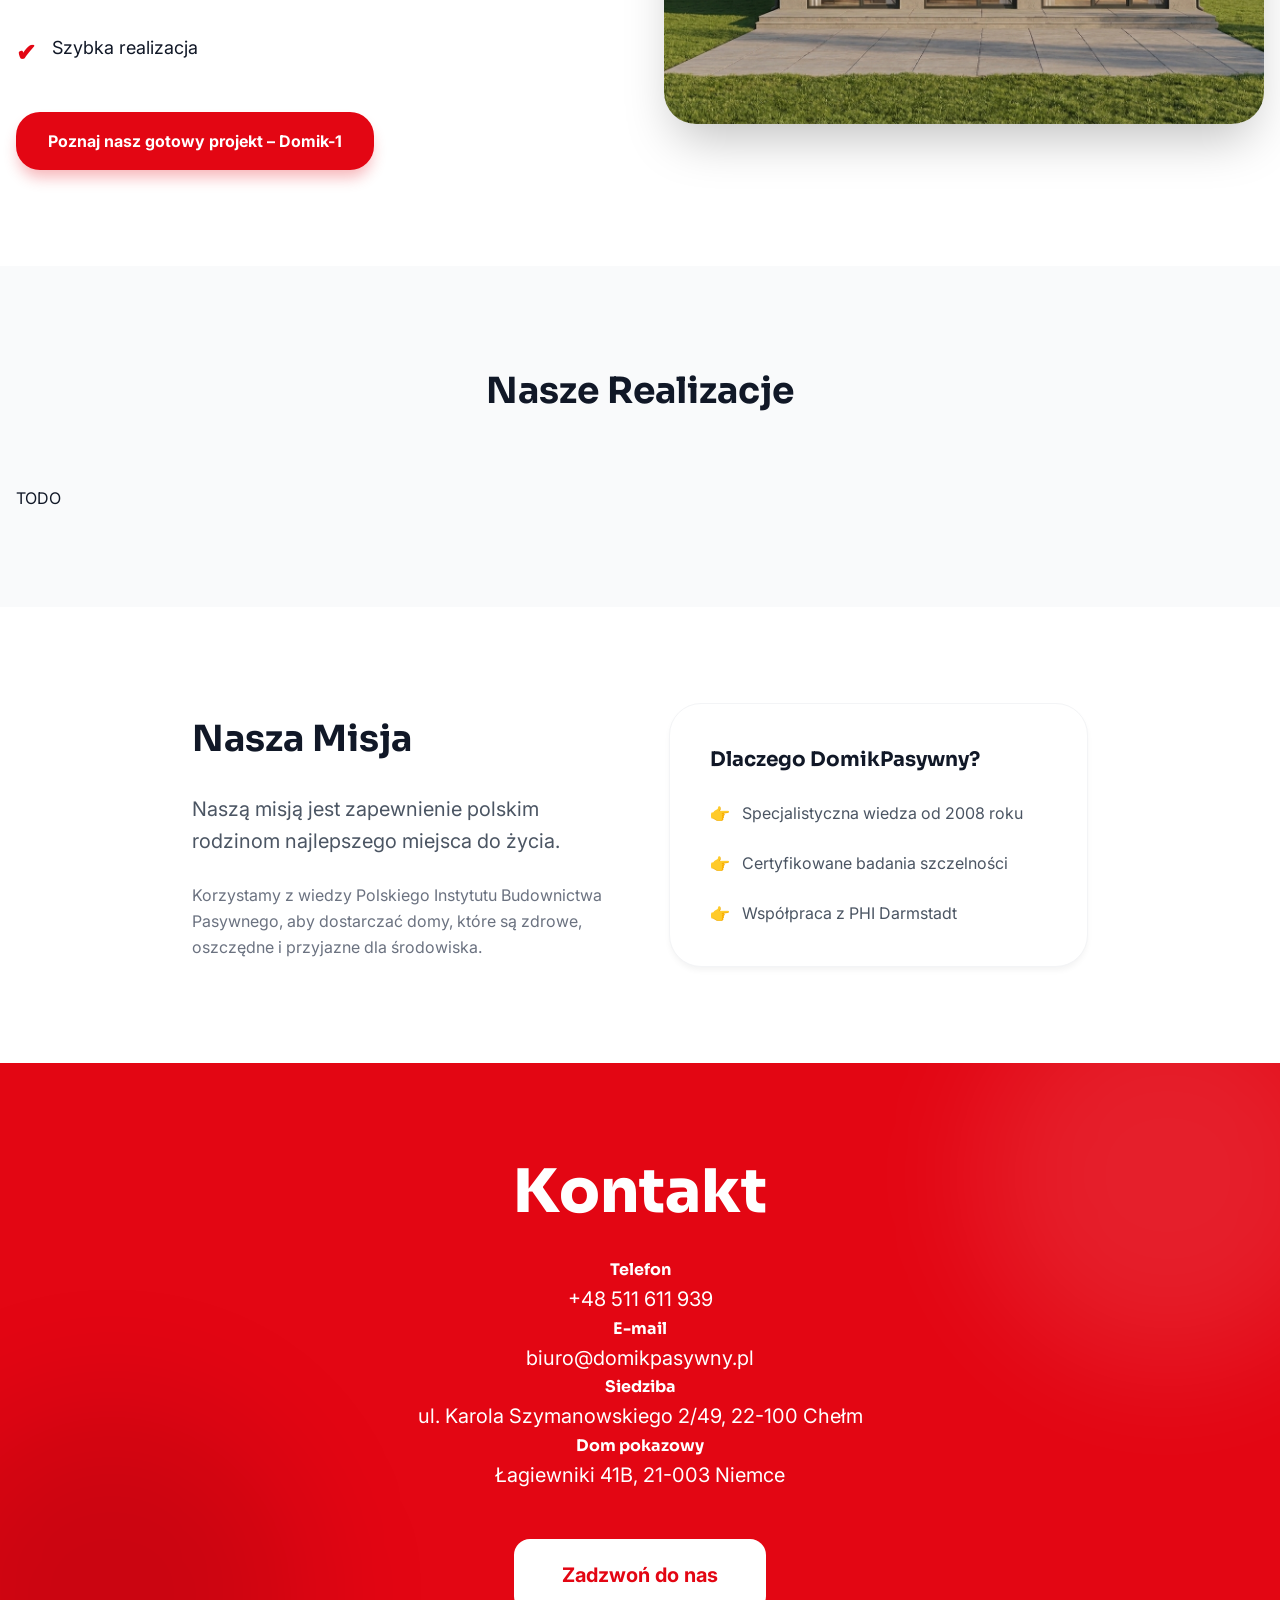
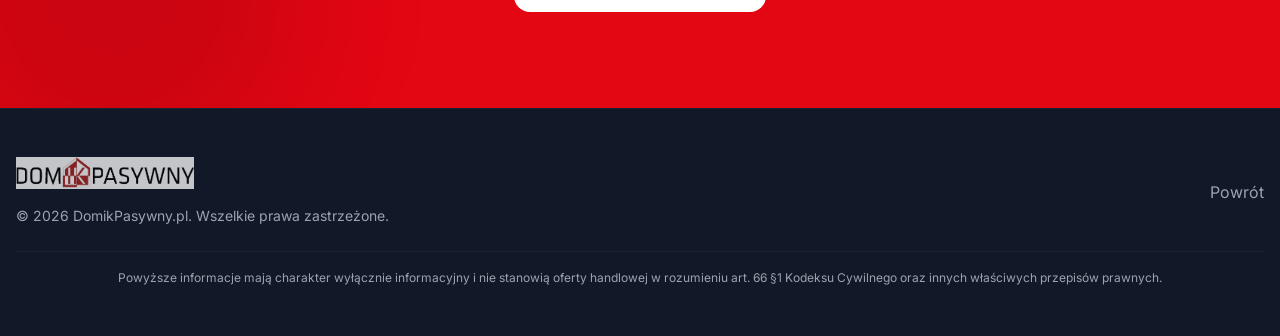
==== commit 19dbec49: "usunięcie oferty z menu" ====
--- a/index.html
+++ b/index.html
@@ -21,7 +21,6 @@
             <!-- Desktop Nav -->
             <div class="nav-links">
                 <a href="#edukacja" class="nav-link">Budownictwo pasywne</a>
-                <a href="#oferta" class="nav-link">Oferta</a>
                 <a href="#domik-1" class="nav-link">Domik-1</a>
                 <a href="#realizacje" class="nav-link">Realizacje</a>
                 <a href="#o-nas" class="nav-link">O nas</a>
--- a/style.css
+++ b/style.css
@@ -979,12 +979,11 @@
 }
 
 .footer-legal {
-    margin-top: 3rem;
-    padding-top: 2rem;
+    margin-top: 1.5rem;
+    padding-top: 1rem;
     border-top: 1px solid rgba(255, 255, 255, 0.05);
     text-align: center;
     font-size: 0.75rem;
-    opacity: 0.5;
 }
 
 /* Modal */
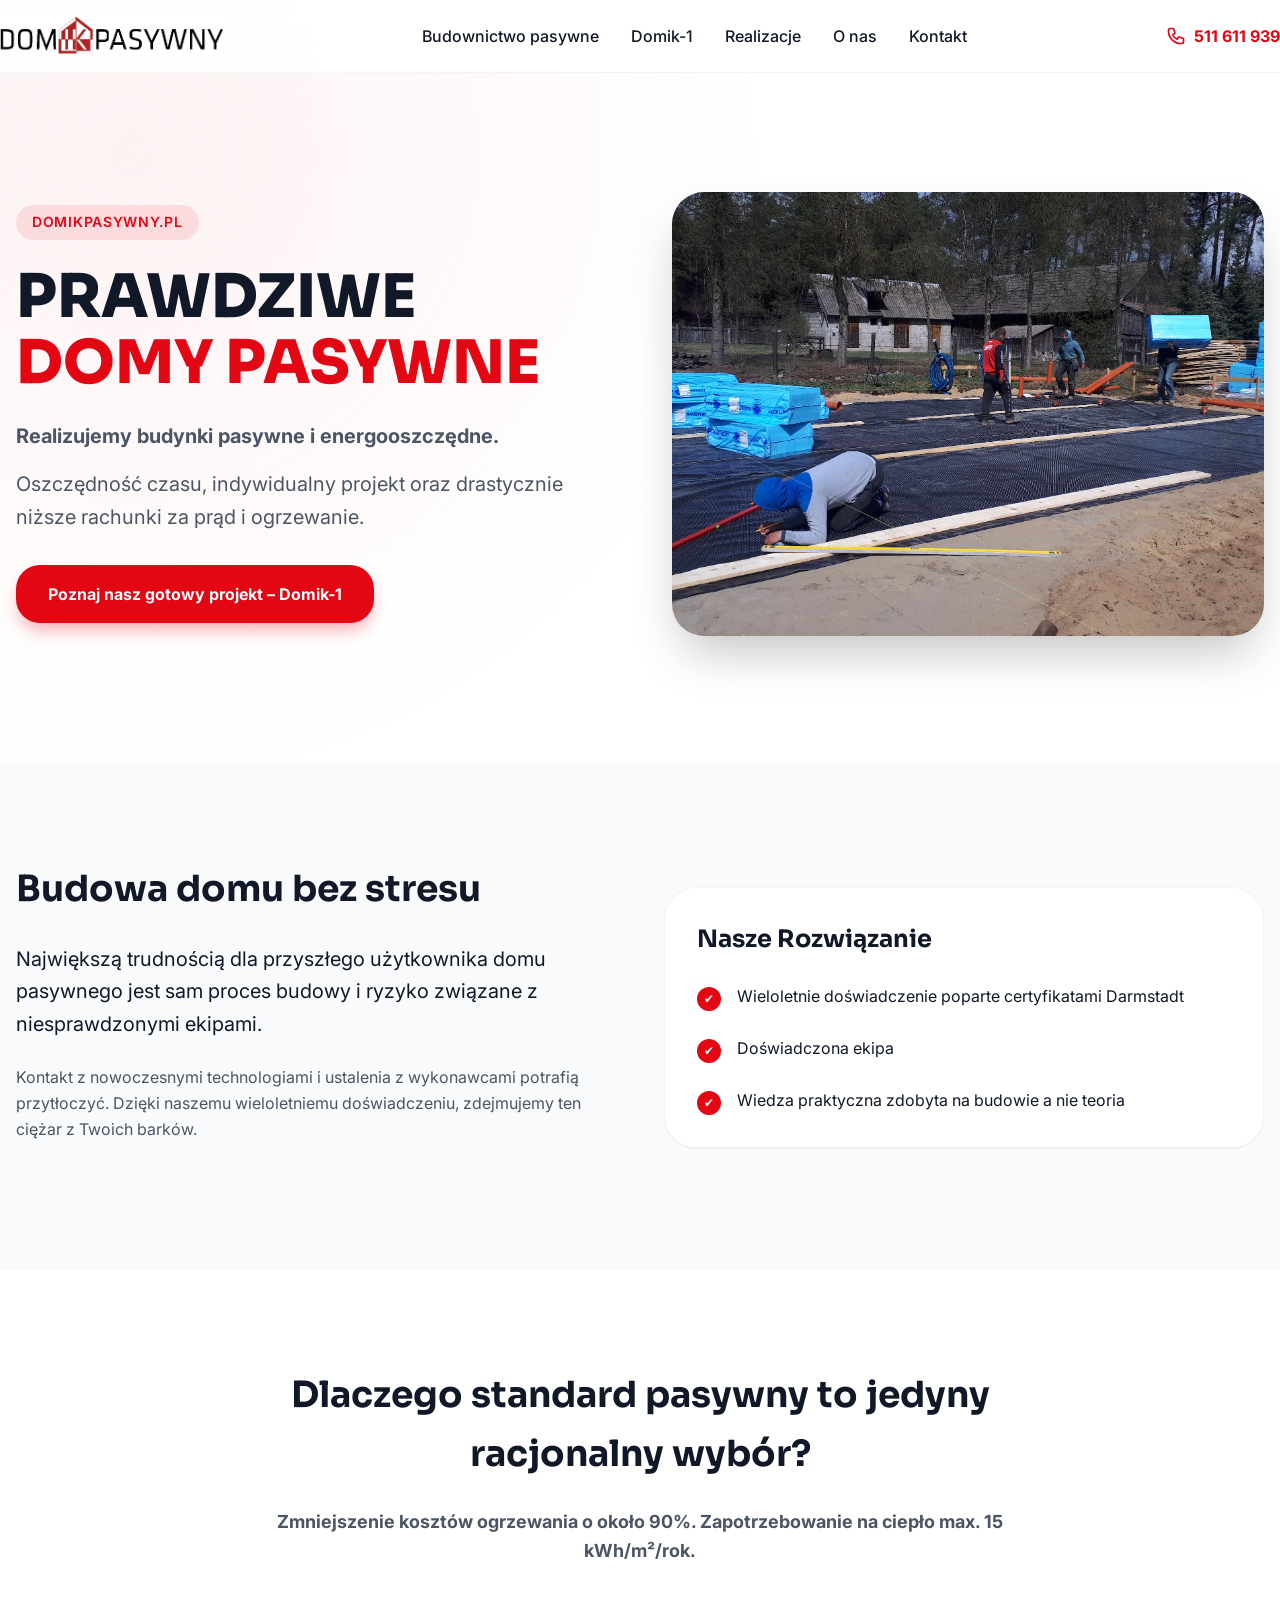
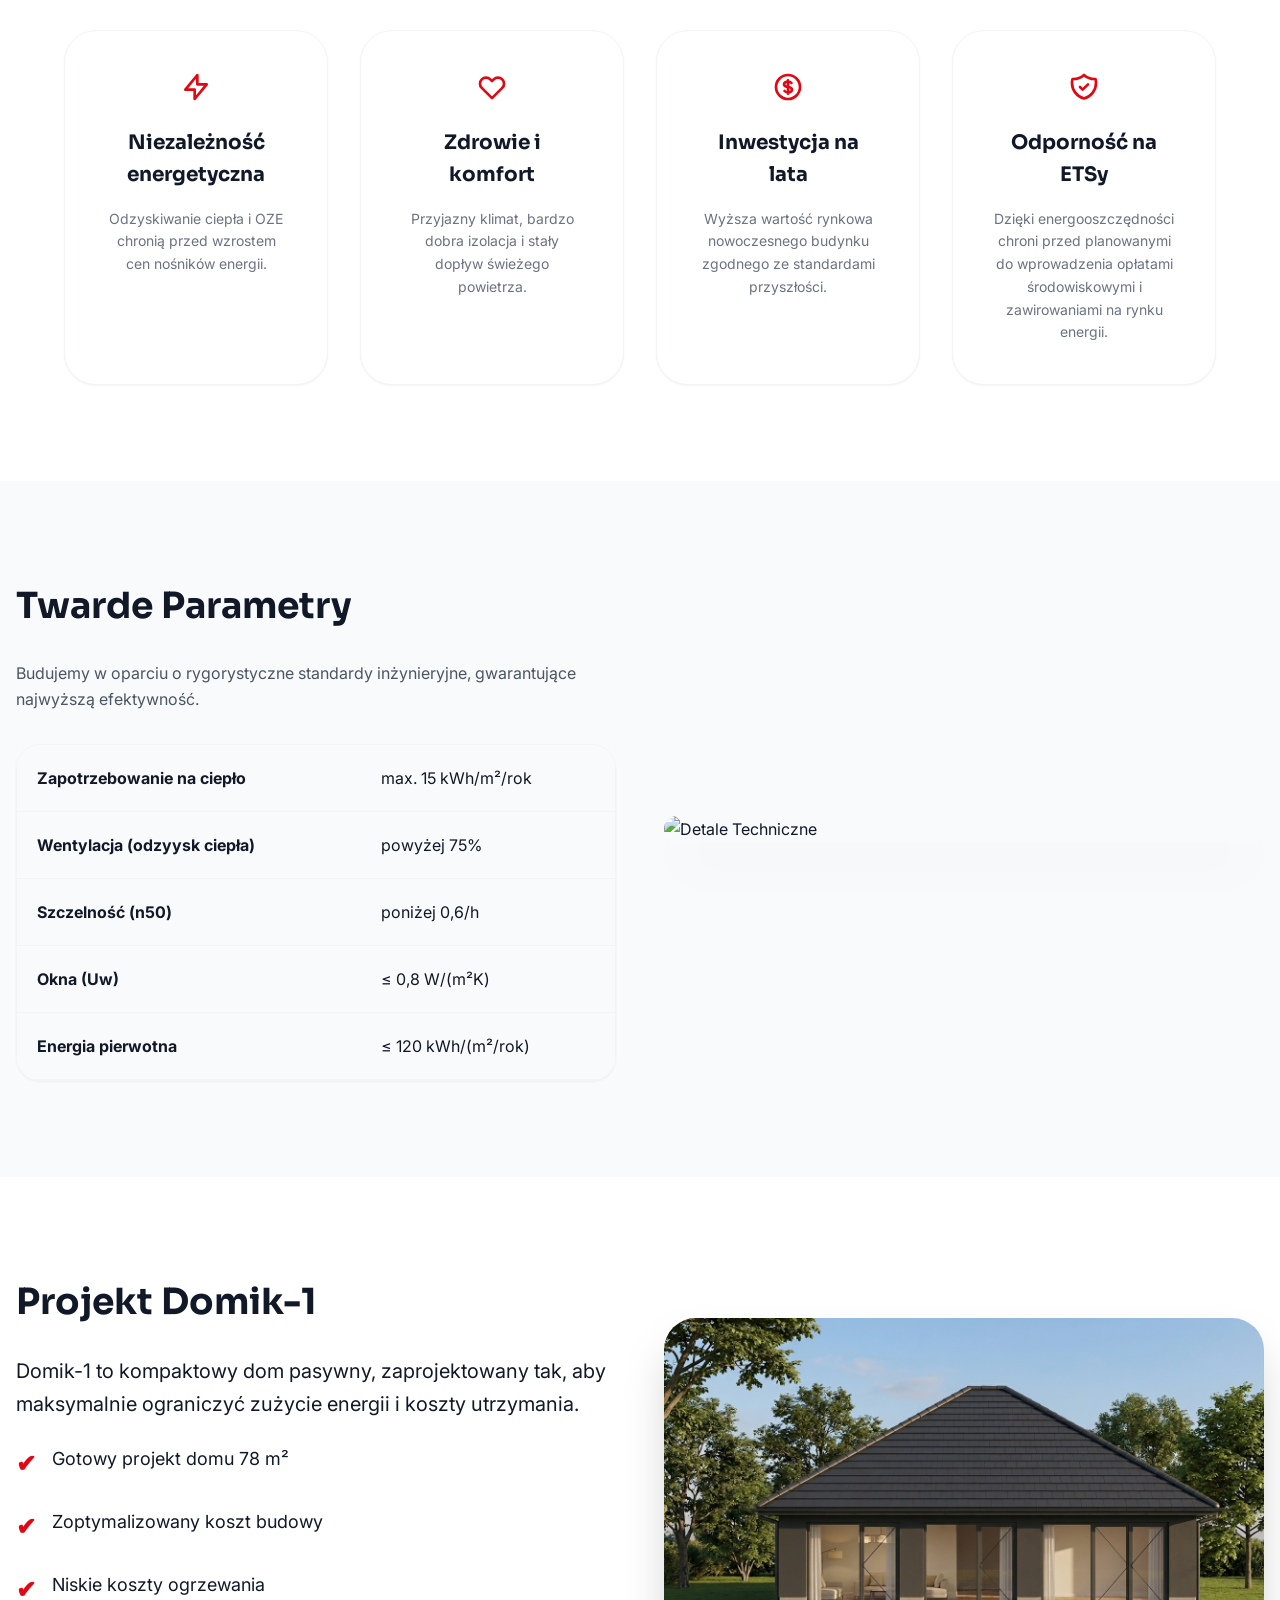
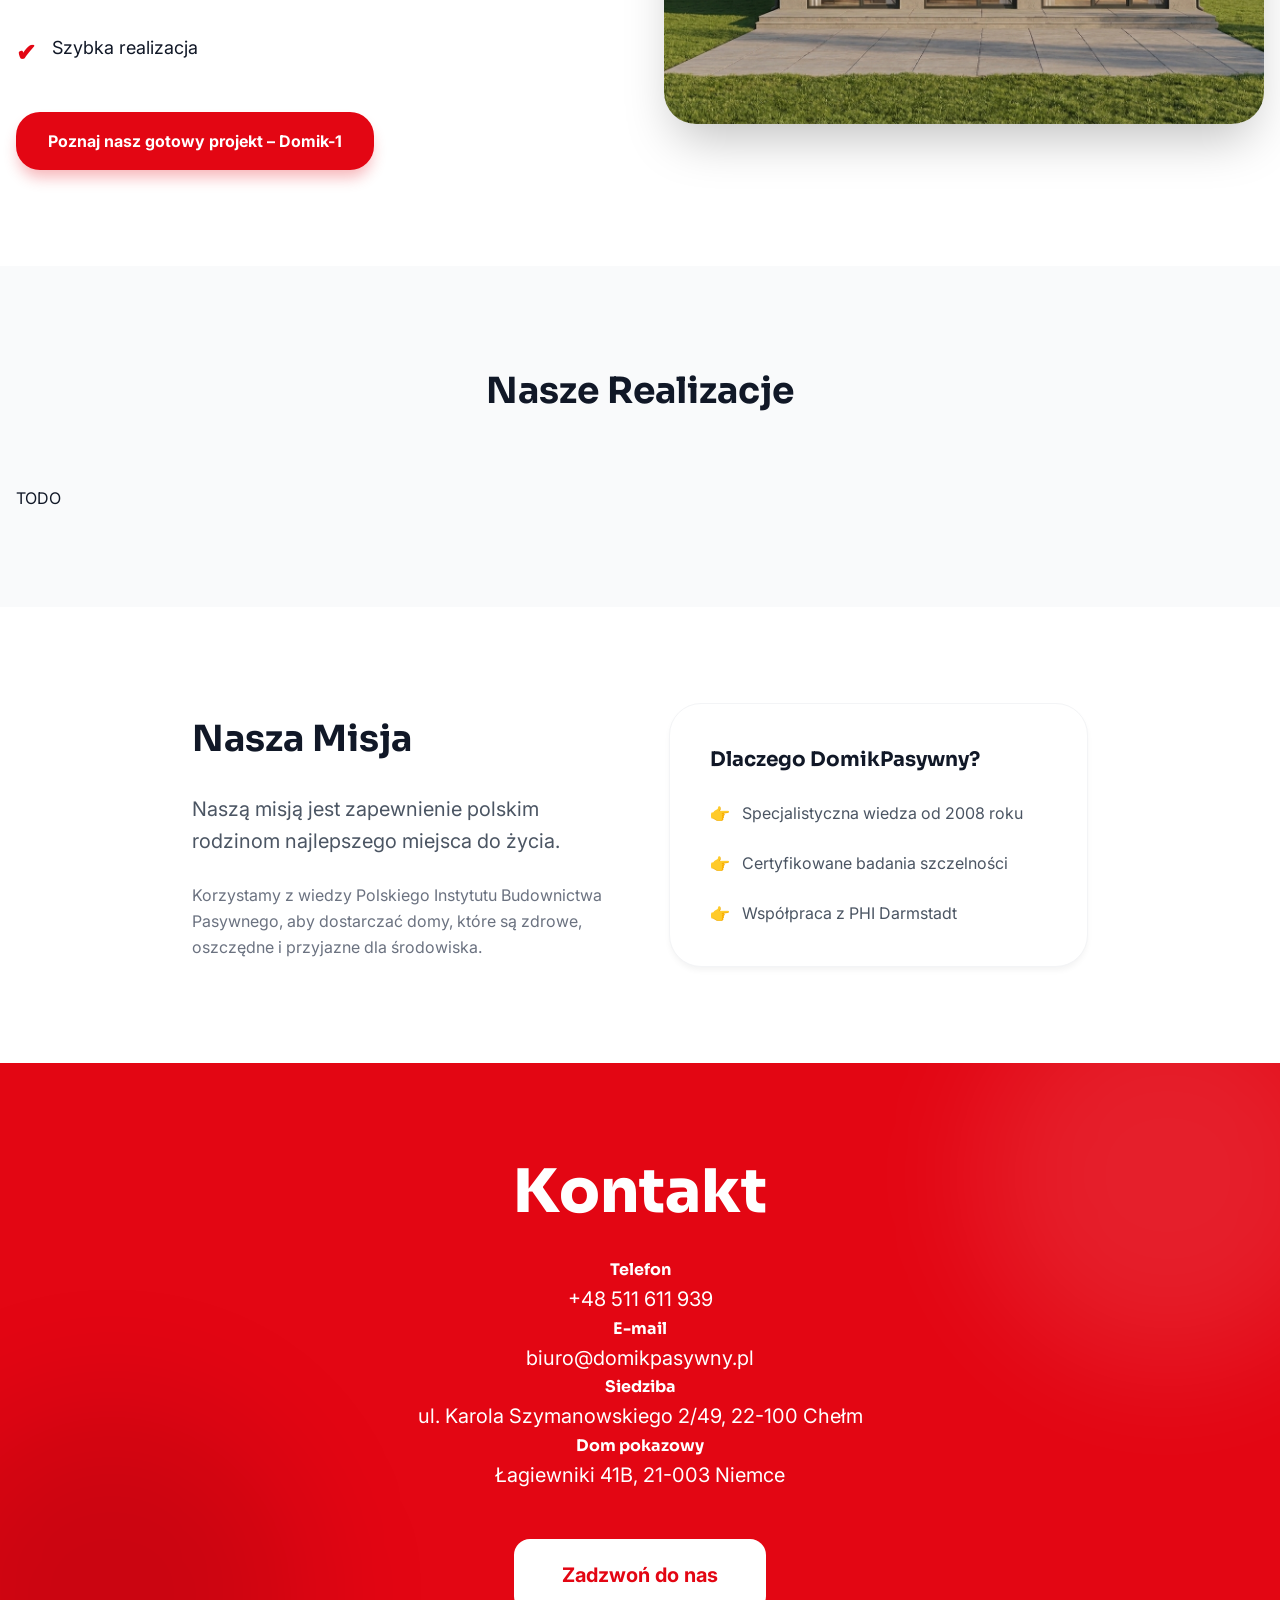
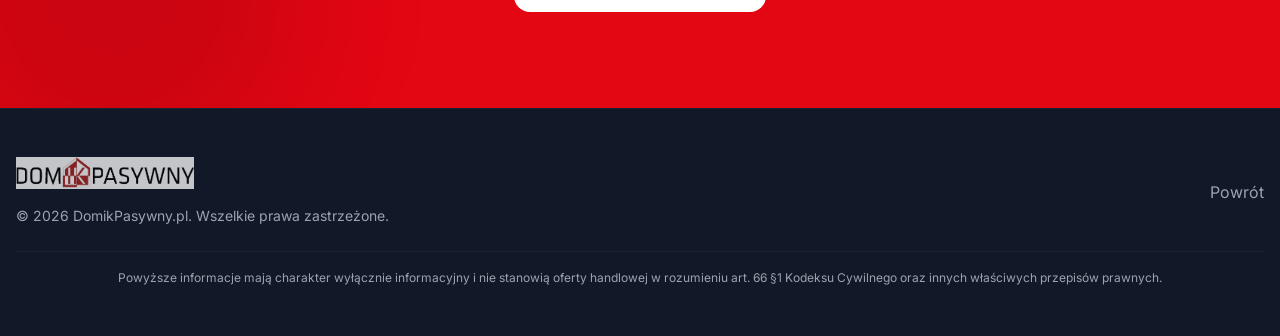
==== commit 756a7d64: "update hero picture, logo rename" ====
--- a/index.html
+++ b/index.html
@@ -15,7 +15,7 @@
     <header class="header">
         <nav class="container nav">
             <a href="#" class="nav-logo">
-                <img src="assets/6 - logo.png" alt="DomikPasywny Logo">
+                <img src="assets/logo.png" alt="DomikPasywny Logo">
             </a>
             
             <!-- Desktop Nav -->
@@ -76,7 +76,7 @@
                 </div>
                 
                 <div class="hero-image-wrapper">
-                    <img src="assets/domik_rodzina.jpg" alt="" class="hero-image" onclick="openModal(this.src, this.alt)">
+                    <img src="assets/domik.webp" alt="" class="hero-image" onclick="openModal(this.src, this.alt)">
                 </div>
             </div>
         </div>
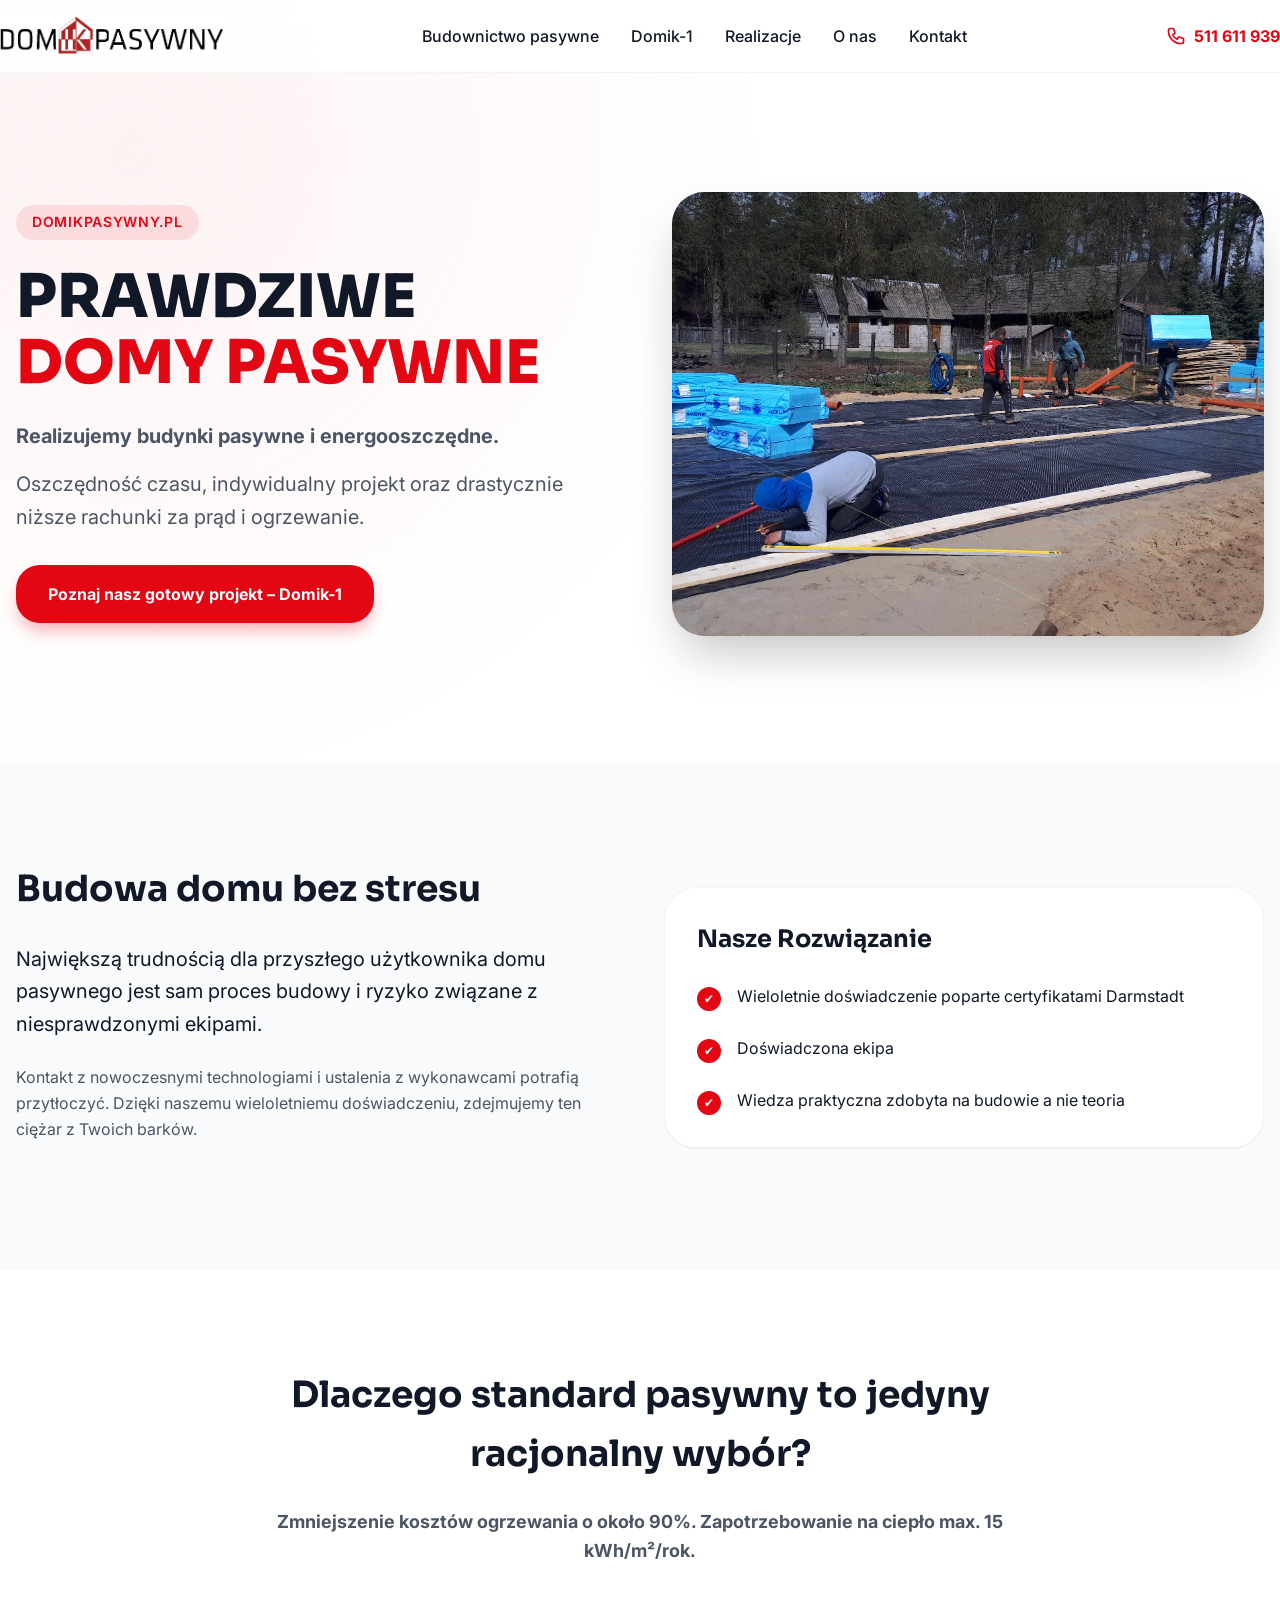
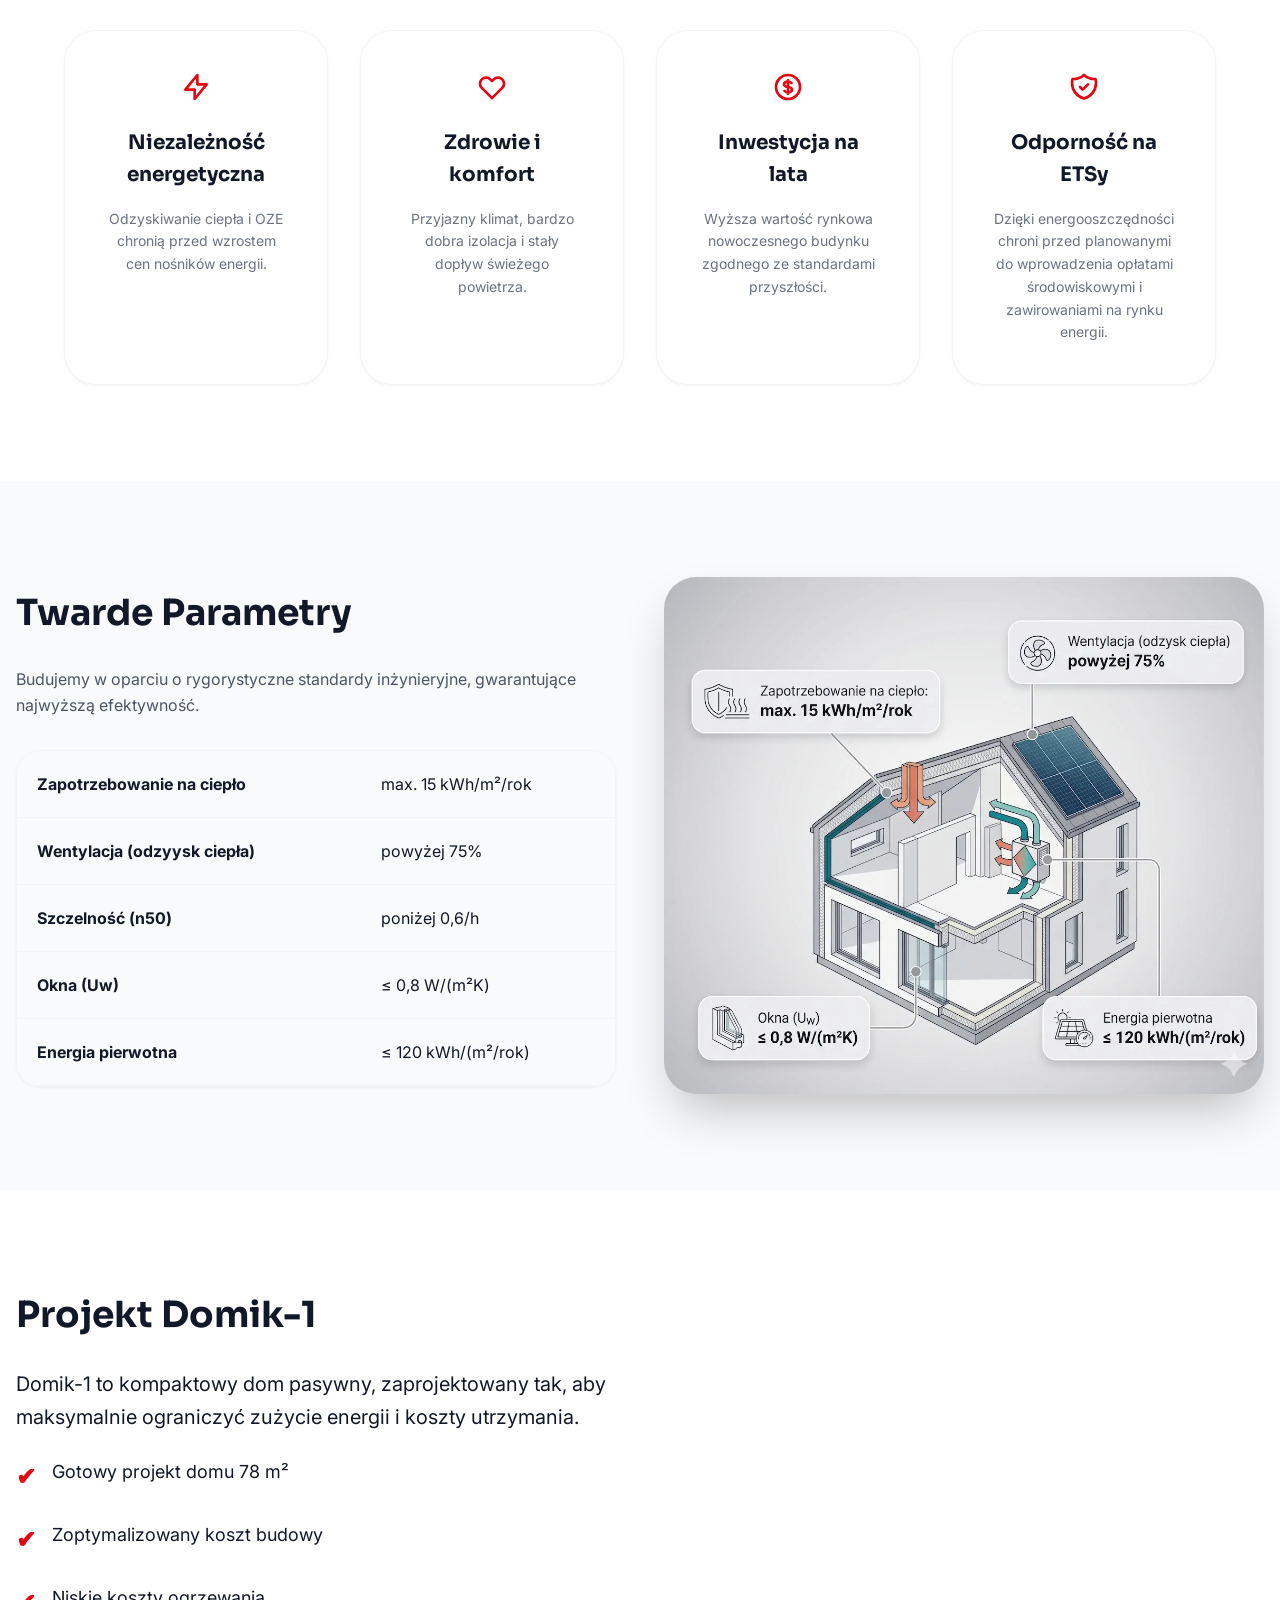
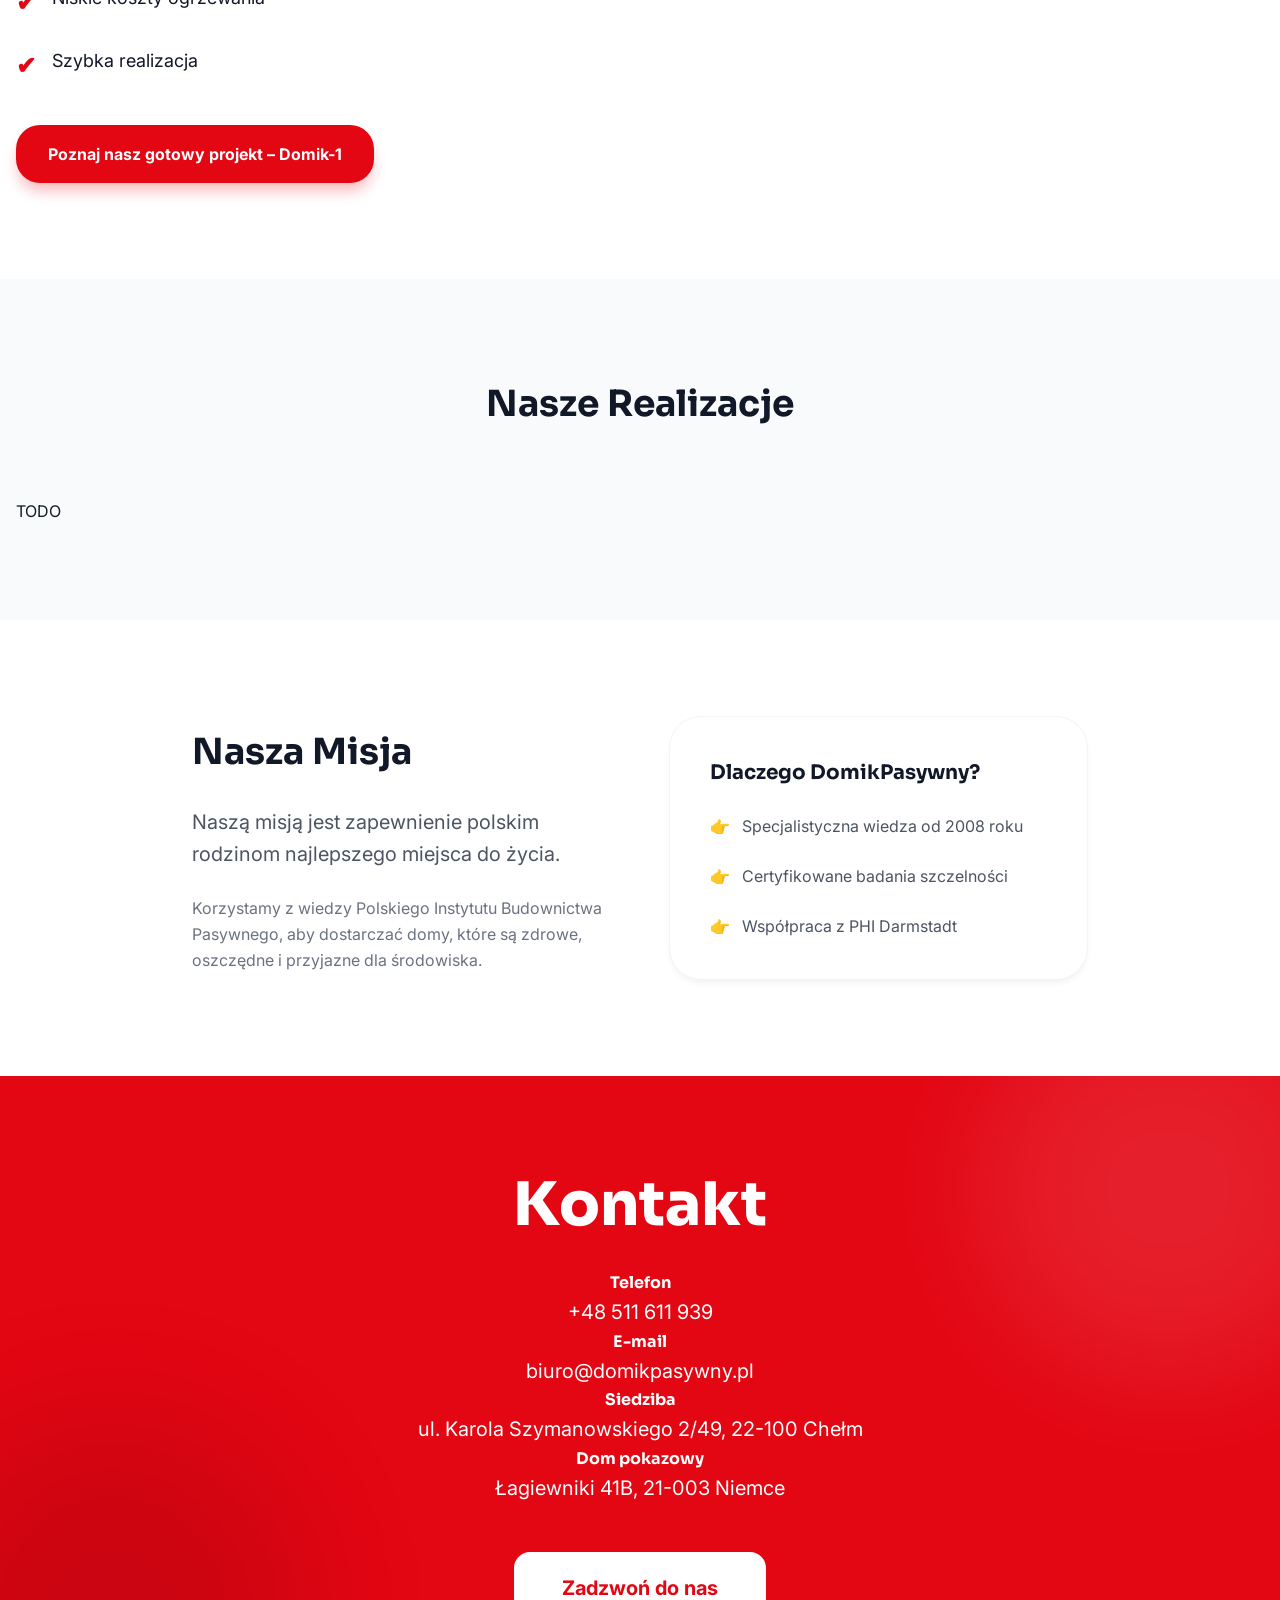
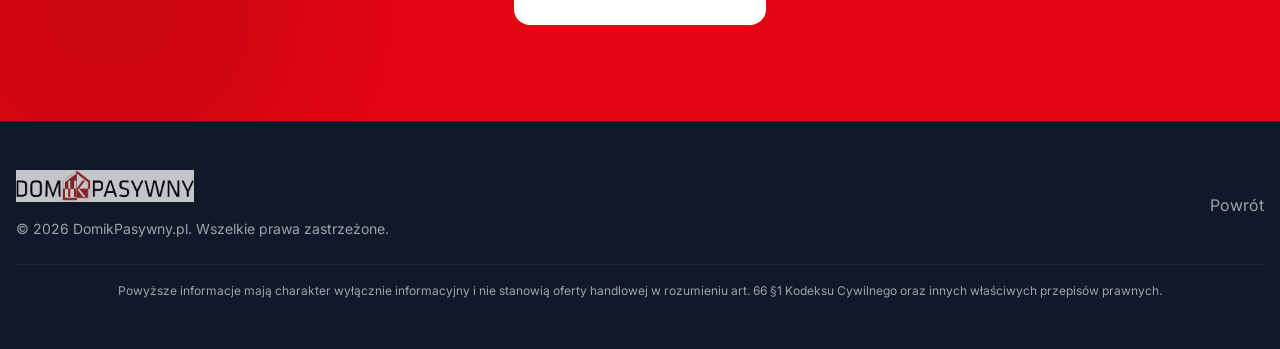
==== commit ae5e1c6d: "porządki z plikami graficznymi" ====
--- a/index.html
+++ b/index.html
@@ -192,7 +192,7 @@
                     </div>
                 </div>
                 <div class="relative">
-                    <img src="assets/passive_param.png" alt="Detale Techniczne" class="rounded-4xl shadow-2xl" onclick="openModal(this.src, this.alt)">
+                    <img src="assets/passive_param.webp" alt="Detale Techniczne" class="rounded-4xl shadow-2xl" onclick="openModal(this.src, this.alt)">
                 </div>
             </div>
         </div>
@@ -233,7 +233,7 @@
                     </div>
                 </div>
                 <div class="relative">
-                    <img src="domik-1/assets/ext-south-1.jpg" alt=""" class="rounded-4xl shadow-2xl" onclick="openModal(this.src, this.alt)">
+                    <img src="domik-1/assets/domik1_06.webp" alt="" class="rounded-4xl shadow-2xl" onclick="openModal(this.src, this.alt)">
                 </div>
             </div>
         </div>
@@ -318,7 +318,7 @@
         <div class="container">
             <div class="footer-content">
                 <div>
-                    <img src="assets/6 - logo.png" alt="Logo" class="footer-logo">
+                    <img src="assets/logo.png" alt="Logo" class="footer-logo">
                     <p class="text-sm">© 2026 DomikPasywny.pl. Wszelkie prawa zastrzeżone.</p>
                 </div>
                 <div class="flex gap-8">
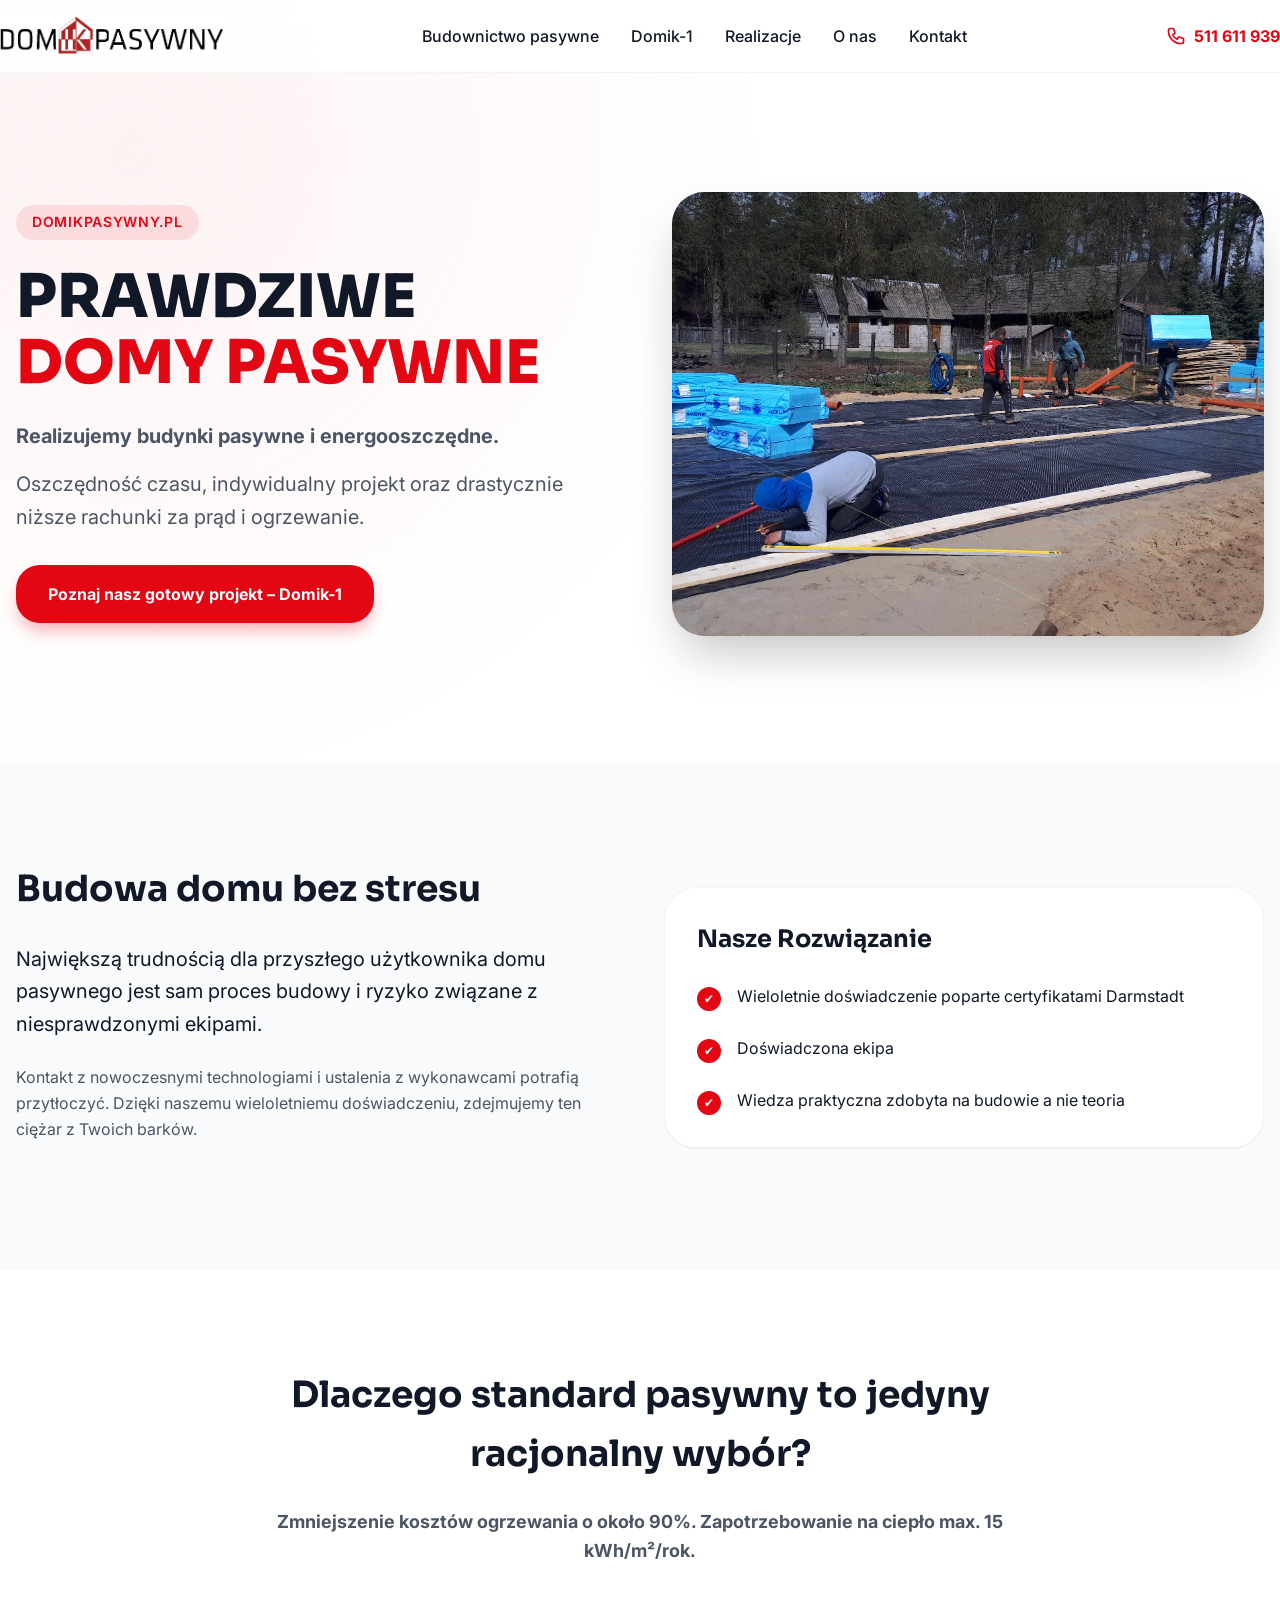
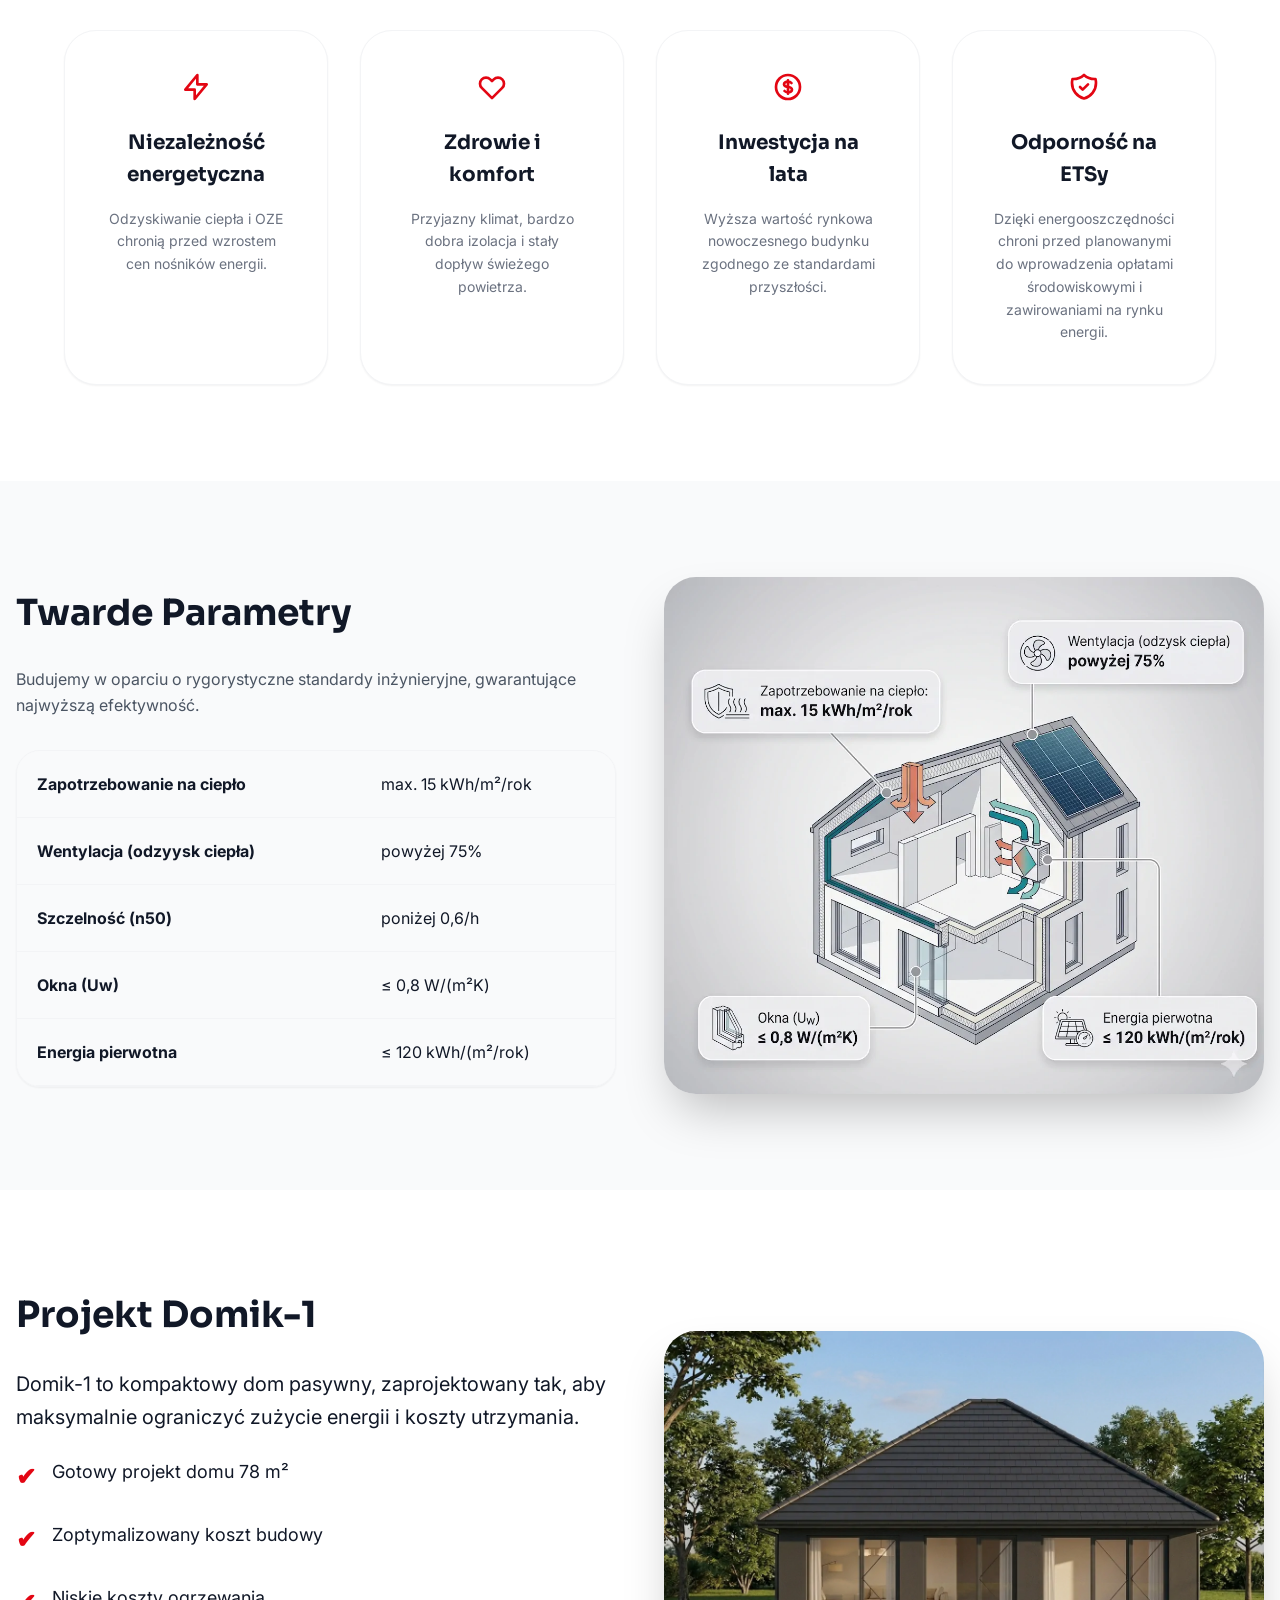
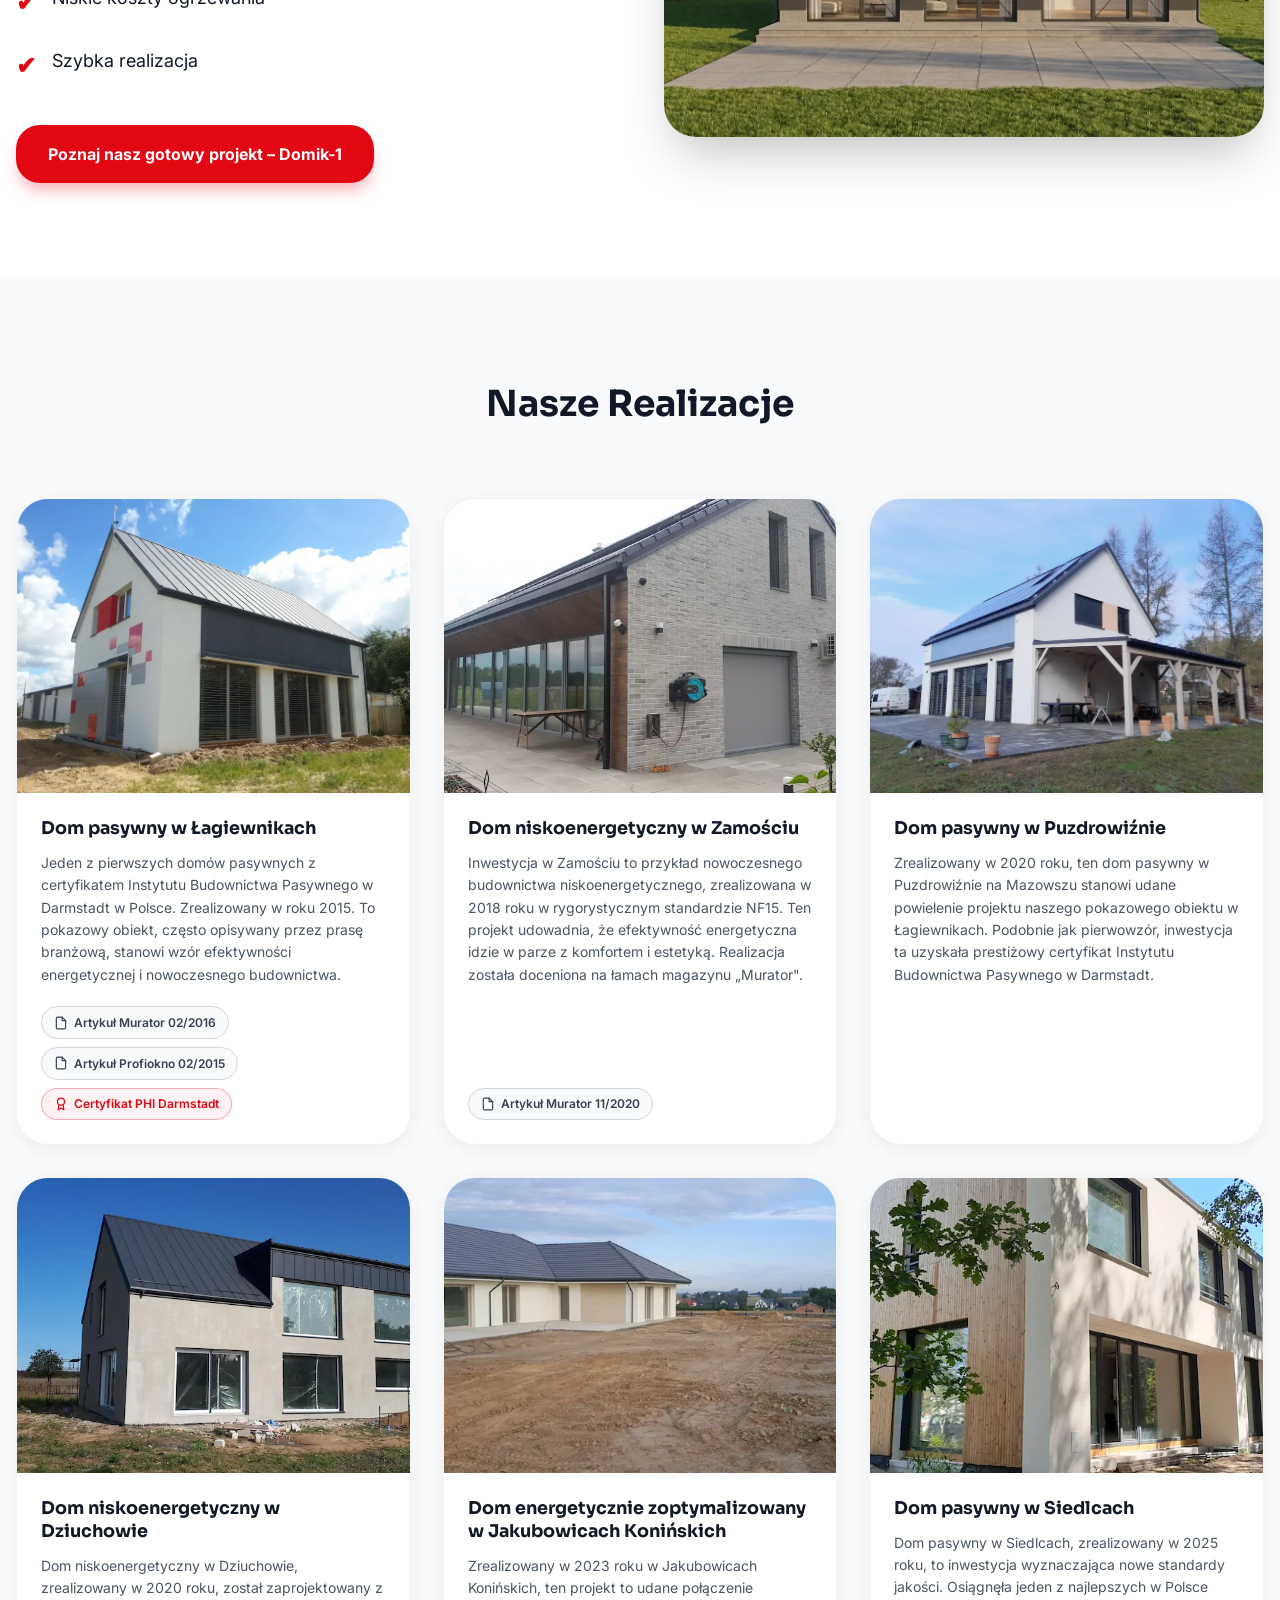
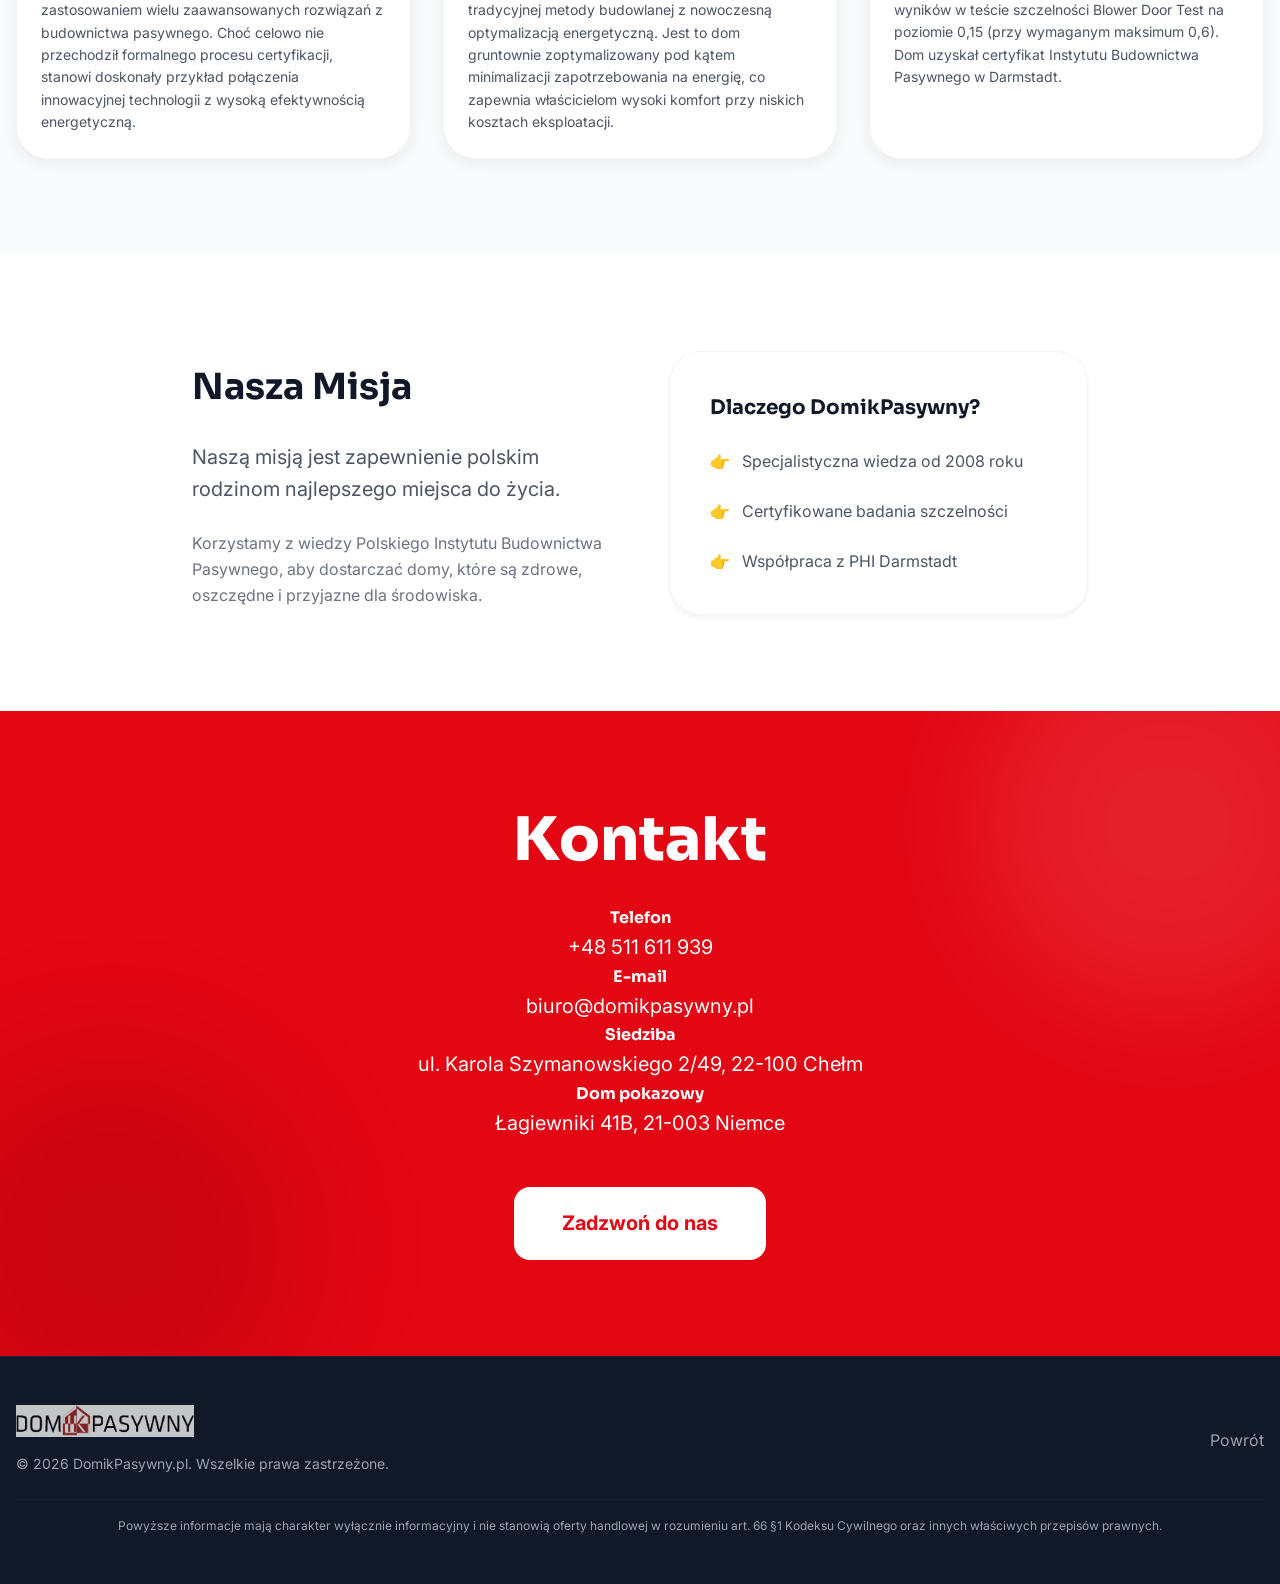
==== commit 05353bf7: "sekcja Nasze Realiacje + podgląd galerii" ====
--- a/index.html
+++ b/index.html
@@ -240,13 +240,186 @@
     </section>
 
 
-    <!-- Section: Realizacje -->
+    <!-- Section: Nasze Realizacje -->
     <section id="realizacje" class="section-padding bg-brand-light">
         <div class="container">
             <h2 class="section-title text-center mb-16">Nasze Realizacje</h2>
-            TODO
-        </div>
-    </section>
+            <div class="realizacje-grid">
+
+                <!-- Realizacja 1: Łagiewniki -->
+                <article class="realizacja-card" data-gallery="lagiewniki" tabindex="0" role="button" aria-label="Otwórz galerię: Dom pasywny w Łagiewnikach">
+                    <div class="realizacja-thumb-wrap">
+                        <img
+                            src="realizacje/1-lagiewniki/lagiewniki-lead-photo-small.webp"
+                            alt="Dom pasywny w Łagiewnikach"
+                            class="realizacja-thumb"
+                            loading="lazy"
+                        >
+                        <span class="realizacja-overlay-icon" aria-hidden="true">
+                            <svg xmlns="http://www.w3.org/2000/svg" viewBox="0 0 24 24" fill="none" stroke="currentColor" stroke-width="2" stroke-linecap="round" stroke-linejoin="round"><circle cx="11" cy="11" r="8"/><path d="m21 21-4.35-4.35"/><path d="M11 8v6M8 11h6"/></svg>
+                        </span>
+                    </div>
+                    <div class="realizacja-body">
+                        <h3 class="realizacja-title">Dom pasywny w Łagiewnikach</h3>
+                        <p class="realizacja-desc">Jeden z pierwszych domów pasywnych z certyfikatem Instytutu Budownictwa Pasywnego w Darmstadt w Polsce. Zrealizowany w roku 2015. To pokazowy obiekt, często opisywany przez prasę branżową, stanowi wzór efektywności energetycznej i nowoczesnego budownictwa.</p>
+                        <div class="realizacja-links" onclick="event.stopPropagation()">
+                            <a href="realizacje/1-lagiewniki/lagiewniki-artykul-murator-2016-2.pdf" target="_blank" rel="noopener" class="realizacja-link realizacja-link--article">
+                                <svg xmlns="http://www.w3.org/2000/svg" viewBox="0 0 24 24" fill="none" stroke="currentColor" stroke-width="2" stroke-linecap="round" stroke-linejoin="round"><path d="M14 2H6a2 2 0 0 0-2 2v16a2 2 0 0 0 2 2h12a2 2 0 0 0 2-2V8z"/><polyline points="14 2 14 8 20 8"/></svg>
+                                Artykuł Murator 02/2016
+                            </a>
+                            <a href="realizacje/1-lagiewniki/lagiewniki-magazyn-profiokno-21-2-2015-pasywnosc.pdf" target="_blank" rel="noopener" class="realizacja-link realizacja-link--article">
+                                <svg xmlns="http://www.w3.org/2000/svg" viewBox="0 0 24 24" fill="none" stroke="currentColor" stroke-width="2" stroke-linecap="round" stroke-linejoin="round"><path d="M14 2H6a2 2 0 0 0-2 2v16a2 2 0 0 0 2 2h12a2 2 0 0 0 2-2V8z"/><polyline points="14 2 14 8 20 8"/></svg>
+                                Artykuł Profiokno 02/2015
+                            </a>
+                            <a href="realizacje/1-lagiewniki/lagiewniki-certyfikat.pdf" target="_blank" rel="noopener" class="realizacja-link realizacja-link--cert">
+                                <svg xmlns="http://www.w3.org/2000/svg" viewBox="0 0 24 24" fill="none" stroke="currentColor" stroke-width="2" stroke-linecap="round" stroke-linejoin="round"><circle cx="12" cy="8" r="6"/><path d="M15.477 12.89 17 22l-5-3-5 3 1.523-9.11"/></svg>
+                                Certyfikat PHI Darmstadt
+                            </a>
+                        </div>
+                    </div>
+                </article>
+
+                <!-- Realizacja 2: Zamość -->
+                <article class="realizacja-card" data-gallery="zamosc" tabindex="0" role="button" aria-label="Otwórz galerię: Dom niskoenergetyczny w Zamościu">
+                    <div class="realizacja-thumb-wrap">
+                        <img
+                            src="realizacje/2-zamosc/zamosc-lead-photo-small.webp"
+                            alt="Dom niskoenergetyczny w Zamościu"
+                            class="realizacja-thumb"
+                            loading="lazy"
+                        >
+                        <span class="realizacja-overlay-icon" aria-hidden="true">
+                            <svg xmlns="http://www.w3.org/2000/svg" viewBox="0 0 24 24" fill="none" stroke="currentColor" stroke-width="2" stroke-linecap="round" stroke-linejoin="round"><circle cx="11" cy="11" r="8"/><path d="m21 21-4.35-4.35"/><path d="M11 8v6M8 11h6"/></svg>
+                        </span>
+                    </div>
+                    <div class="realizacja-body">
+                        <h3 class="realizacja-title">Dom niskoenergetyczny w Zamościu</h3>
+                        <p class="realizacja-desc">Inwestycja w Zamościu to przykład nowoczesnego budownictwa niskoenergetycznego, zrealizowana w 2018 roku w rygorystycznym standardzie NF15. Ten projekt udowadnia, że efektywność energetyczna idzie w parze z komfortem i estetyką. Realizacja została doceniona na łamach magazynu „Murator".</p>
+                        <div class="realizacja-links" onclick="event.stopPropagation()">
+                            <a href="realizacje/2-zamosc/zamosc-artykul-murator-2020-11.pdf" target="_blank" rel="noopener" class="realizacja-link realizacja-link--article">
+                                <svg xmlns="http://www.w3.org/2000/svg" viewBox="0 0 24 24" fill="none" stroke="currentColor" stroke-width="2" stroke-linecap="round" stroke-linejoin="round"><path d="M14 2H6a2 2 0 0 0-2 2v16a2 2 0 0 0 2 2h12a2 2 0 0 0 2-2V8z"/><polyline points="14 2 14 8 20 8"/></svg>
+                                Artykuł Murator 11/2020
+                            </a>
+                        </div>
+                    </div>
+                </article>
+
+                <!-- Realizacja 3: Puzdrowiźna -->
+                <article class="realizacja-card" data-gallery="puzdrowizna" tabindex="0" role="button" aria-label="Otwórz galerię: Dom pasywny w Puzdrowiźnie">
+                    <div class="realizacja-thumb-wrap">
+                        <img
+                            src="realizacje/3-puzdrowizna/puzdrowizna-lead-photo-small.webp"
+                            alt="Dom pasywny w Puzdrowiźnie"
+                            class="realizacja-thumb"
+                            loading="lazy"
+                        >
+                        <span class="realizacja-overlay-icon" aria-hidden="true">
+                            <svg xmlns="http://www.w3.org/2000/svg" viewBox="0 0 24 24" fill="none" stroke="currentColor" stroke-width="2" stroke-linecap="round" stroke-linejoin="round"><circle cx="11" cy="11" r="8"/><path d="m21 21-4.35-4.35"/><path d="M11 8v6M8 11h6"/></svg>
+                        </span>
+                    </div>
+                    <div class="realizacja-body">
+                        <h3 class="realizacja-title">Dom pasywny w Puzdrowiźnie</h3>
+                        <p class="realizacja-desc">Zrealizowany w 2020 roku, ten dom pasywny w Puzdrowiźnie na Mazowszu stanowi udane powielenie projektu naszego pokazowego obiektu w Łagiewnikach. Podobnie jak pierwowzór, inwestycja ta uzyskała prestiżowy certyfikat Instytutu Budownictwa Pasywnego w Darmstadt.</p>
+                    </div>
+                </article>
+
+                <!-- Realizacja 4: Dziuchów -->
+                <article class="realizacja-card" data-gallery="dziuchow" tabindex="0" role="button" aria-label="Otwórz galerię: Dom niskoenergetyczny w Dziuchowie">
+                    <div class="realizacja-thumb-wrap">
+                        <img
+                            src="realizacje/4-dziuchow/dziuchow-lead-photo-small.webp"
+                            alt="Dom niskoenergetyczny w Dziuchowie"
+                            class="realizacja-thumb"
+                            loading="lazy"
+                        >
+                        <span class="realizacja-overlay-icon" aria-hidden="true">
+                            <svg xmlns="http://www.w3.org/2000/svg" viewBox="0 0 24 24" fill="none" stroke="currentColor" stroke-width="2" stroke-linecap="round" stroke-linejoin="round"><circle cx="11" cy="11" r="8"/><path d="m21 21-4.35-4.35"/><path d="M11 8v6M8 11h6"/></svg>
+                        </span>
+                    </div>
+                    <div class="realizacja-body">
+                        <h3 class="realizacja-title">Dom niskoenergetyczny w Dziuchowie</h3>
+                        <p class="realizacja-desc">Dom niskoenergetyczny w Dziuchowie, zrealizowany w 2020 roku, został zaprojektowany z zastosowaniem wielu zaawansowanych rozwiązań z budownictwa pasywnego. Choć celowo nie przechodził formalnego procesu certyfikacji, stanowi doskonały przykład połączenia innowacyjnej technologii z wysoką efektywnością energetyczną.</p>
+                    </div>
+                </article>
+
+                <!-- Realizacja 5: Jakubowice Konińskie -->
+                <article class="realizacja-card" data-gallery="jakubowice" tabindex="0" role="button" aria-label="Otwórz galerię: Dom energetycznie zoptymalizowany w Jakubowicach Konińskich">
+                    <div class="realizacja-thumb-wrap">
+                        <img
+                            src="realizacje/5-jakubowice/jakubowice-lead-photo-small.webp"
+                            alt="Dom energetycznie zoptymalizowany w Jakubowicach Konińskich"
+                            class="realizacja-thumb"
+                            loading="lazy"
+                        >
+                        <span class="realizacja-overlay-icon" aria-hidden="true">
+                            <svg xmlns="http://www.w3.org/2000/svg" viewBox="0 0 24 24" fill="none" stroke="currentColor" stroke-width="2" stroke-linecap="round" stroke-linejoin="round"><circle cx="11" cy="11" r="8"/><path d="m21 21-4.35-4.35"/><path d="M11 8v6M8 11h6"/></svg>
+                        </span>
+                    </div>
+                    <div class="realizacja-body">
+                        <h3 class="realizacja-title">Dom energetycznie zoptymalizowany w Jakubowicach Konińskich</h3>
+                        <p class="realizacja-desc">Zrealizowany w 2023 roku w Jakubowicach Konińskich, ten projekt to udane połączenie tradycyjnej metody budowlanej z nowoczesną optymalizacją energetyczną. Jest to dom gruntownie zoptymalizowany pod kątem minimalizacji zapotrzebowania na energię, co zapewnia właścicielom wysoki komfort przy niskich kosztach eksploatacji.</p>
+                    </div>
+                </article>
+
+                <!-- Realizacja 6: Siedlce -->
+                <article class="realizacja-card" data-gallery="siedlce" tabindex="0" role="button" aria-label="Otwórz galerię: Dom pasywny w Siedlcach">
+                    <div class="realizacja-thumb-wrap">
+                        <img
+                            src="realizacje/6-siedlce/siedlce-lead-photo-small.webp"
+                            alt="Dom pasywny w Siedlcach"
+                            class="realizacja-thumb"
+                            loading="lazy"
+                        >
+                        <span class="realizacja-overlay-icon" aria-hidden="true">
+                            <svg xmlns="http://www.w3.org/2000/svg" viewBox="0 0 24 24" fill="none" stroke="currentColor" stroke-width="2" stroke-linecap="round" stroke-linejoin="round"><circle cx="11" cy="11" r="8"/><path d="m21 21-4.35-4.35"/><path d="M11 8v6M8 11h6"/></svg>
+                        </span>
+                    </div>
+                    <div class="realizacja-body">
+                        <h3 class="realizacja-title">Dom pasywny w Siedlcach</h3>
+                        <p class="realizacja-desc">Dom pasywny w Siedlcach, zrealizowany w 2025 roku, to inwestycja wyznaczająca nowe standardy jakości. Osiągnęła jeden z najlepszych w Polsce wyników w teście szczelności Blower Door Test na poziomie 0,15 (przy wymaganym maksimum 0,6). Dom uzyskał certyfikat Instytutu Budownictwa Pasywnego w Darmstadt.</p>
+                    </div>
+                </article>
+
+            </div><!-- /.realizacje-grid -->
+        </div>
+    </section>
+
+    <!-- Gallery Lightbox -->
+    <div id="galleryLightbox" class="gl-overlay" role="dialog" aria-modal="true" aria-label="Galeria zdjęć" hidden>
+        <!-- Close button -->
+        <button id="glClose" class="gl-close" aria-label="Zamknij galerię">
+            <svg xmlns="http://www.w3.org/2000/svg" viewBox="0 0 24 24" fill="none" stroke="currentColor" stroke-width="2.5" stroke-linecap="round" stroke-linejoin="round"><path d="M18 6 6 18M6 6l12 12"/></svg>
+        </button>
+
+        <!-- Main image area -->
+        <div class="gl-main">
+            <button id="glPrev" class="gl-nav gl-nav--prev" aria-label="Poprzednie zdjęcie">
+                <svg xmlns="http://www.w3.org/2000/svg" viewBox="0 0 24 24" fill="none" stroke="currentColor" stroke-width="2.5" stroke-linecap="round" stroke-linejoin="round"><path d="m15 18-6-6 6-6"/></svg>
+            </button>
+            <div class="gl-img-wrap" id="glImgWrap">
+                <img id="glMainImg" src="" alt="" class="gl-main-img">
+            </div>
+            <button id="glNext" class="gl-nav gl-nav--next" aria-label="Następne zdjęcie">
+                <svg xmlns="http://www.w3.org/2000/svg" viewBox="0 0 24 24" fill="none" stroke="currentColor" stroke-width="2.5" stroke-linecap="round" stroke-linejoin="round"><path d="m9 18 6-6-6-6"/></svg>
+            </button>
+        </div>
+
+        <!-- Counter -->
+        <div class="gl-counter" id="glCounter" aria-live="polite"></div>
+
+        <!-- Thumbnail strip -->
+        <div class="gl-thumbs-outer">
+            <button id="glThumbPrev" class="gl-thumbs-nav gl-thumbs-nav--prev" aria-label="Przewiń miniatury w lewo">
+                <svg xmlns="http://www.w3.org/2000/svg" viewBox="0 0 24 24" fill="none" stroke="currentColor" stroke-width="2.5" stroke-linecap="round" stroke-linejoin="round"><path d="m15 18-6-6 6-6"/></svg>
+            </button>
+            <div class="gl-thumbs-viewport" id="glThumbsViewport">
+                <div class="gl-thumbs-strip" id="glThumbsStrip"></div>
+            </div>
+            <button id="glThumbNext" class="gl-thumbs-nav gl-thumbs-nav--next" aria-label="Przewiń miniatury w prawo">
+                <svg xmlns="http://www.w3.org/2000/svg" viewBox="0 0 24 24" fill="none" stroke="currentColor" stroke-width="2.5" stroke-linecap="round" stroke-linejoin="round"><path d="m9 18 6-6-6-6"/></svg>
+            </button>
+        </div>
+    </div>
 
     <!-- Section: O Nas -->
     <section id="o-nas" class="section-padding">
--- a/style.css
+++ b/style.css
@@ -1081,3 +1081,370 @@
 @media (min-width: 640px) {
     .sm\:flex-row { flex-direction: row; }
 }
+
+/* =====================================================
+   NASZE REALIZACJE – Cards Grid
+   ===================================================== */
+
+.realizacje-grid {
+    display: grid;
+    gap: 2rem;
+    grid-template-columns: 1fr;
+}
+
+@media (min-width: 768px) {
+    .realizacje-grid {
+        grid-template-columns: repeat(2, 1fr);
+    }
+}
+
+@media (min-width: 1100px) {
+    .realizacje-grid {
+        grid-template-columns: repeat(3, 1fr);
+    }
+}
+
+/* Card */
+.realizacja-card {
+    background: var(--white);
+    border-radius: var(--radius-4xl);
+    border: 1px solid var(--gray-100);
+    overflow: hidden;
+    box-shadow: 0 4px 16px rgba(0,0,0,0.06);
+    display: flex;
+    flex-direction: column;
+    cursor: pointer;
+    transition: transform 0.25s ease, box-shadow 0.25s ease;
+    outline: none;
+}
+
+.realizacja-card:hover,
+.realizacja-card:focus-visible {
+    transform: translateY(-6px);
+    box-shadow: 0 16px 40px rgba(0,0,0,0.13);
+}
+
+.realizacja-card:focus-visible {
+    outline: 3px solid var(--brand-red);
+    outline-offset: 2px;
+}
+
+/* Thumbnail */
+.realizacja-thumb-wrap {
+    position: relative;
+    overflow: hidden;
+    aspect-ratio: 4 / 3;
+    flex-shrink: 0;
+    background: var(--gray-100);
+}
+
+.realizacja-thumb {
+    width: 100%;
+    height: 100%;
+    object-fit: cover;
+    display: block;
+    transition: transform 0.4s ease;
+}
+
+.realizacja-card:hover .realizacja-thumb {
+    transform: scale(1.05);
+}
+
+/* Zoom icon overlay */
+.realizacja-overlay-icon {
+    position: absolute;
+    inset: 0;
+    display: flex;
+    align-items: center;
+    justify-content: center;
+    background: rgba(17, 24, 39, 0.0);
+    transition: background 0.3s ease;
+    pointer-events: none;
+}
+
+.realizacja-overlay-icon svg {
+    width: 3rem;
+    height: 3rem;
+    color: var(--white);
+    opacity: 0;
+    transform: scale(0.7);
+    transition: opacity 0.3s ease, transform 0.3s ease;
+    filter: drop-shadow(0 2px 8px rgba(0,0,0,0.4));
+}
+
+.realizacja-card:hover .realizacja-overlay-icon,
+.realizacja-card:focus-visible .realizacja-overlay-icon {
+    background: rgba(17, 24, 39, 0.35);
+}
+
+.realizacja-card:hover .realizacja-overlay-icon svg,
+.realizacja-card:focus-visible .realizacja-overlay-icon svg {
+    opacity: 1;
+    transform: scale(1);
+}
+
+/* Card body */
+.realizacja-body {
+    padding: 1.5rem;
+    display: flex;
+    flex-direction: column;
+    gap: 0.75rem;
+    flex: 1;
+}
+
+.realizacja-title {
+    font-family: var(--font-heading);
+    font-size: 1.1rem;
+    font-weight: 700;
+    color: var(--brand-dark);
+    line-height: 1.3;
+}
+
+.realizacja-desc {
+    font-size: 0.875rem;
+    color: var(--gray-600);
+    line-height: 1.6;
+    flex: 1;
+}
+
+/* PDF links */
+.realizacja-links {
+    display: flex;
+    flex-wrap: wrap;
+    gap: 0.5rem;
+    margin-top: 0.5rem;
+}
+
+.realizacja-link {
+    display: inline-flex;
+    align-items: center;
+    gap: 0.375rem;
+    font-size: 0.75rem;
+    font-weight: 600;
+    padding: 0.35rem 0.75rem;
+    border-radius: 9999px;
+    border: 1.5px solid;
+    transition: background 0.2s, color 0.2s;
+    white-space: nowrap;
+}
+
+.realizacja-link svg {
+    width: 0.875rem;
+    height: 0.875rem;
+    flex-shrink: 0;
+}
+
+.realizacja-link--article {
+    color: var(--gray-700);
+    border-color: var(--gray-300);
+    background: var(--gray-50);
+}
+.realizacja-link--article:hover {
+    background: var(--gray-200);
+    color: var(--brand-dark);
+}
+
+.realizacja-link--cert {
+    color: var(--brand-red);
+    border-color: rgba(227,6,19,0.3);
+    background: rgba(227,6,19,0.05);
+}
+.realizacja-link--cert:hover {
+    background: rgba(227,6,19,0.12);
+}
+
+/* =====================================================
+   GALLERY LIGHTBOX
+   ===================================================== */
+
+.gl-overlay {
+    position: fixed;
+    inset: 0;
+    z-index: 1000;
+    background: rgba(10, 10, 15, 0.94);
+    backdrop-filter: blur(6px);
+    display: flex;
+    flex-direction: column;
+    align-items: center;
+    justify-content: center;
+    padding: 0;
+    animation: glFadeIn 0.22s ease;
+}
+
+.gl-overlay[hidden] {
+    display: none !important;
+}
+
+@keyframes glFadeIn {
+    from { opacity: 0; }
+    to   { opacity: 1; }
+}
+
+/* Close button */
+.gl-close {
+    position: absolute;
+    top: 1rem;
+    right: 1rem;
+    z-index: 10;
+    width: 2.75rem;
+    height: 2.75rem;
+    display: flex;
+    align-items: center;
+    justify-content: center;
+    border-radius: 50%;
+    background: rgba(255,255,255,0.12);
+    color: var(--white);
+    transition: background 0.2s;
+}
+
+.gl-close:hover {
+    background: var(--brand-red);
+}
+
+.gl-close svg {
+    width: 1.25rem;
+    height: 1.25rem;
+}
+
+/* Main image area */
+.gl-main {
+    position: relative;
+    display: flex;
+    align-items: center;
+    justify-content: center;
+    width: 100%;
+    flex: 1;
+    min-height: 0;
+    padding: 2rem 4rem;
+}
+
+.gl-img-wrap {
+    display: flex;
+    align-items: center;
+    justify-content: center;
+    width: 100%;
+    height: 100%;
+    min-height: 0;
+}
+
+.gl-main-img {
+    max-width: 100%;
+    max-height: 100%;
+    object-fit: contain;
+    border-radius: 0.75rem;
+    box-shadow: 0 20px 60px rgba(0,0,0,0.5);
+    display: block;
+    user-select: none;
+    transition: opacity 0.18s ease;
+}
+
+.gl-main-img.gl-fade {
+    opacity: 0;
+}
+
+/* Nav arrows */
+.gl-nav {
+    position: absolute;
+    top: 50%;
+    transform: translateY(-50%);
+    z-index: 5;
+    width: 3rem;
+    height: 3rem;
+    display: flex;
+    align-items: center;
+    justify-content: center;
+    border-radius: 50%;
+    background: rgba(255,255,255,0.12);
+    color: var(--white);
+    transition: background 0.2s, transform 0.2s;
+    flex-shrink: 0;
+}
+
+.gl-nav:hover {
+    background: var(--brand-red);
+    transform: translateY(-50%) scale(1.08);
+}
+
+.gl-nav--prev { left: 0.75rem; }
+.gl-nav--next { right: 0.75rem; }
+
+.gl-nav svg {
+    width: 1.25rem;
+    height: 1.25rem;
+}
+
+/* Counter */
+.gl-counter {
+    font-size: 0.8125rem;
+    color: rgba(255,255,255,0.55);
+    letter-spacing: 0.04em;
+    padding: 0.25rem 0;
+    flex-shrink: 0;
+}
+
+/* Thumbnail strip */
+.gl-thumbs-outer {
+    display: flex;
+    align-items: center;
+    gap: 0.5rem;
+    padding: 0.75rem 1rem 1.25rem;
+    width: 100%;
+    max-width: 100%;
+    flex-shrink: 0;
+}
+
+.gl-thumbs-nav {
+    flex-shrink: 0;
+    width: 2rem;
+    height: 2rem;
+    display: flex;
+    align-items: center;
+    justify-content: center;
+    border-radius: 50%;
+    background: rgba(255,255,255,0.1);
+    color: var(--white);
+    transition: background 0.2s;
+}
+
+.gl-thumbs-nav:hover {
+    background: var(--brand-red);
+}
+
+.gl-thumbs-nav svg {
+    width: 1rem;
+    height: 1rem;
+}
+
+.gl-thumbs-viewport {
+    flex: 1;
+    min-width: 0;
+    overflow: hidden;
+}
+
+.gl-thumbs-strip {
+    display: flex;
+    gap: 0.5rem;
+    transition: transform 0.3s ease;
+}
+
+.gl-thumb {
+    flex-shrink: 0;
+    width: 5rem;
+    height: 3.75rem;
+    object-fit: cover;
+    border-radius: 0.5rem;
+    cursor: pointer;
+    border: 2.5px solid transparent;
+    opacity: 0.6;
+    transition: opacity 0.2s, border-color 0.2s, transform 0.2s;
+}
+
+.gl-thumb:hover {
+    opacity: 0.9;
+    transform: scale(1.05);
+}
+
+.gl-thumb.active {
+    border-color: var(--brand-red);
+    opacity: 1;
+}
